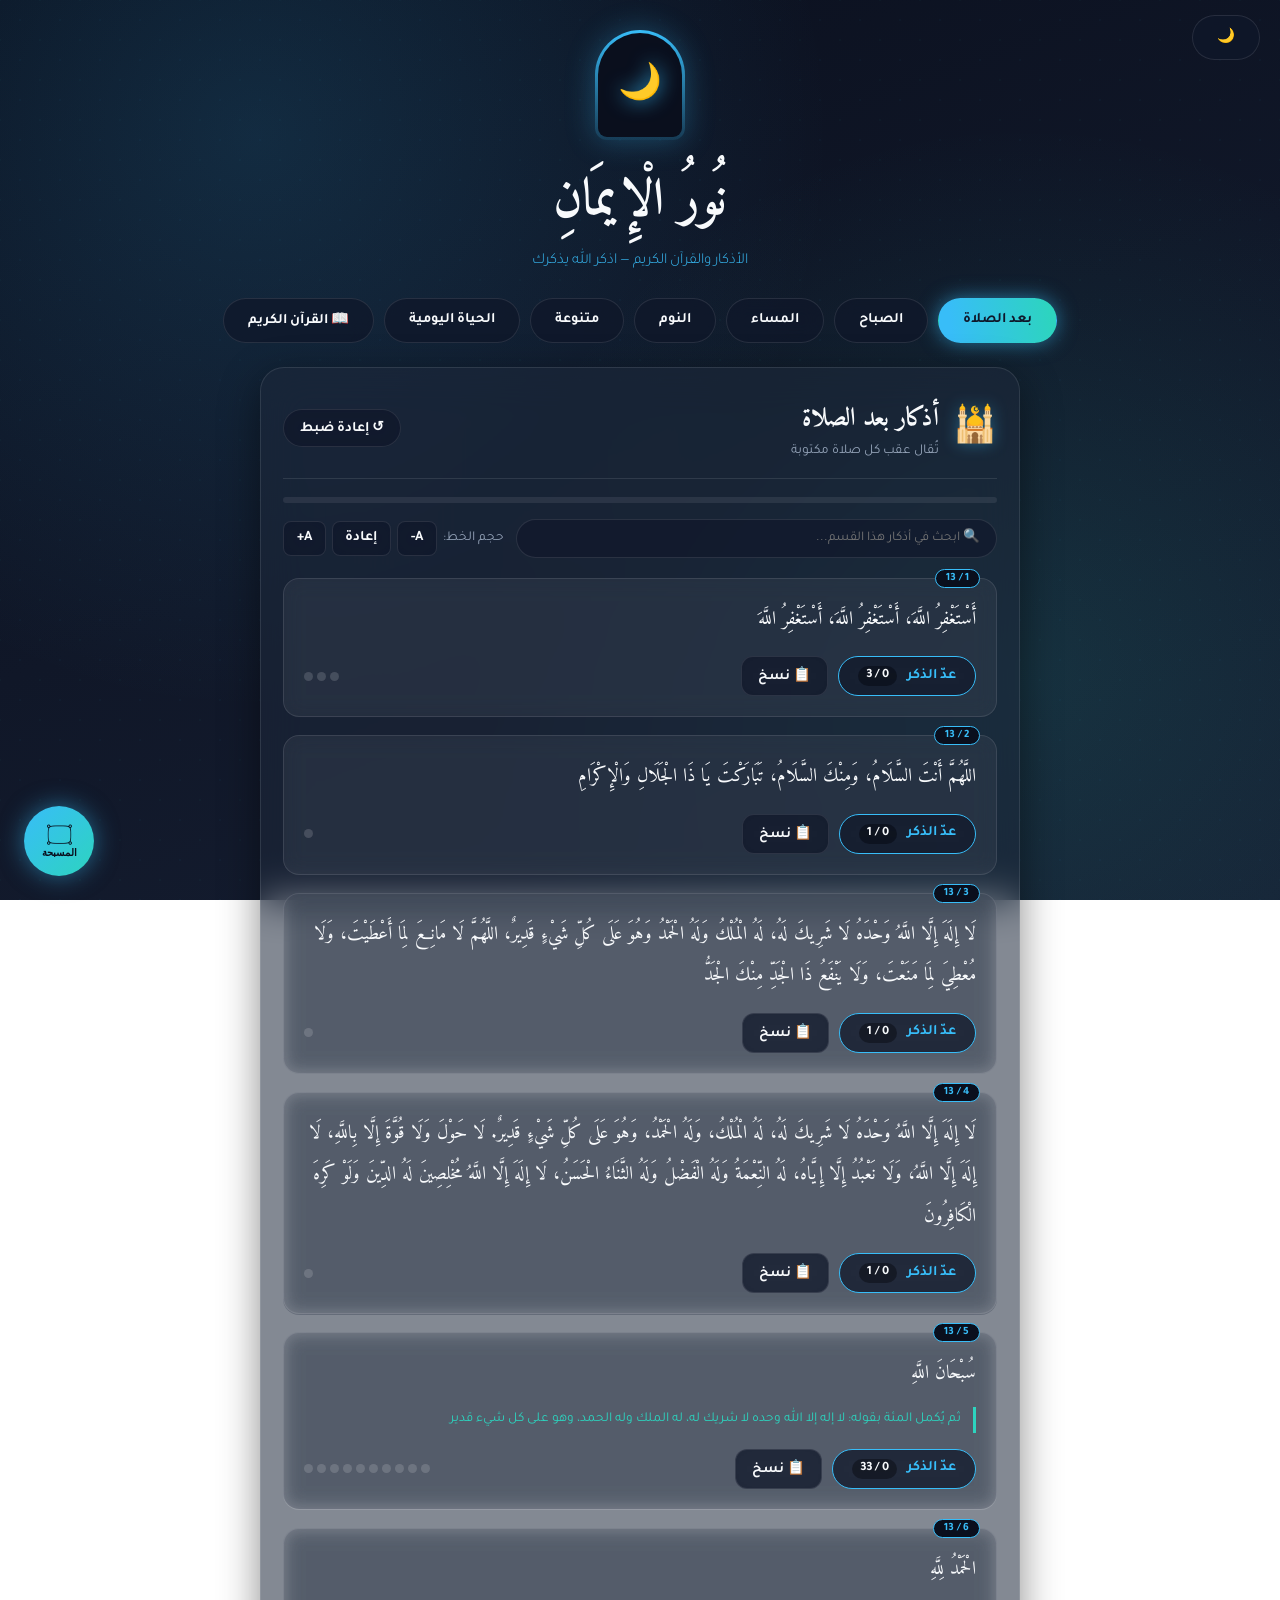
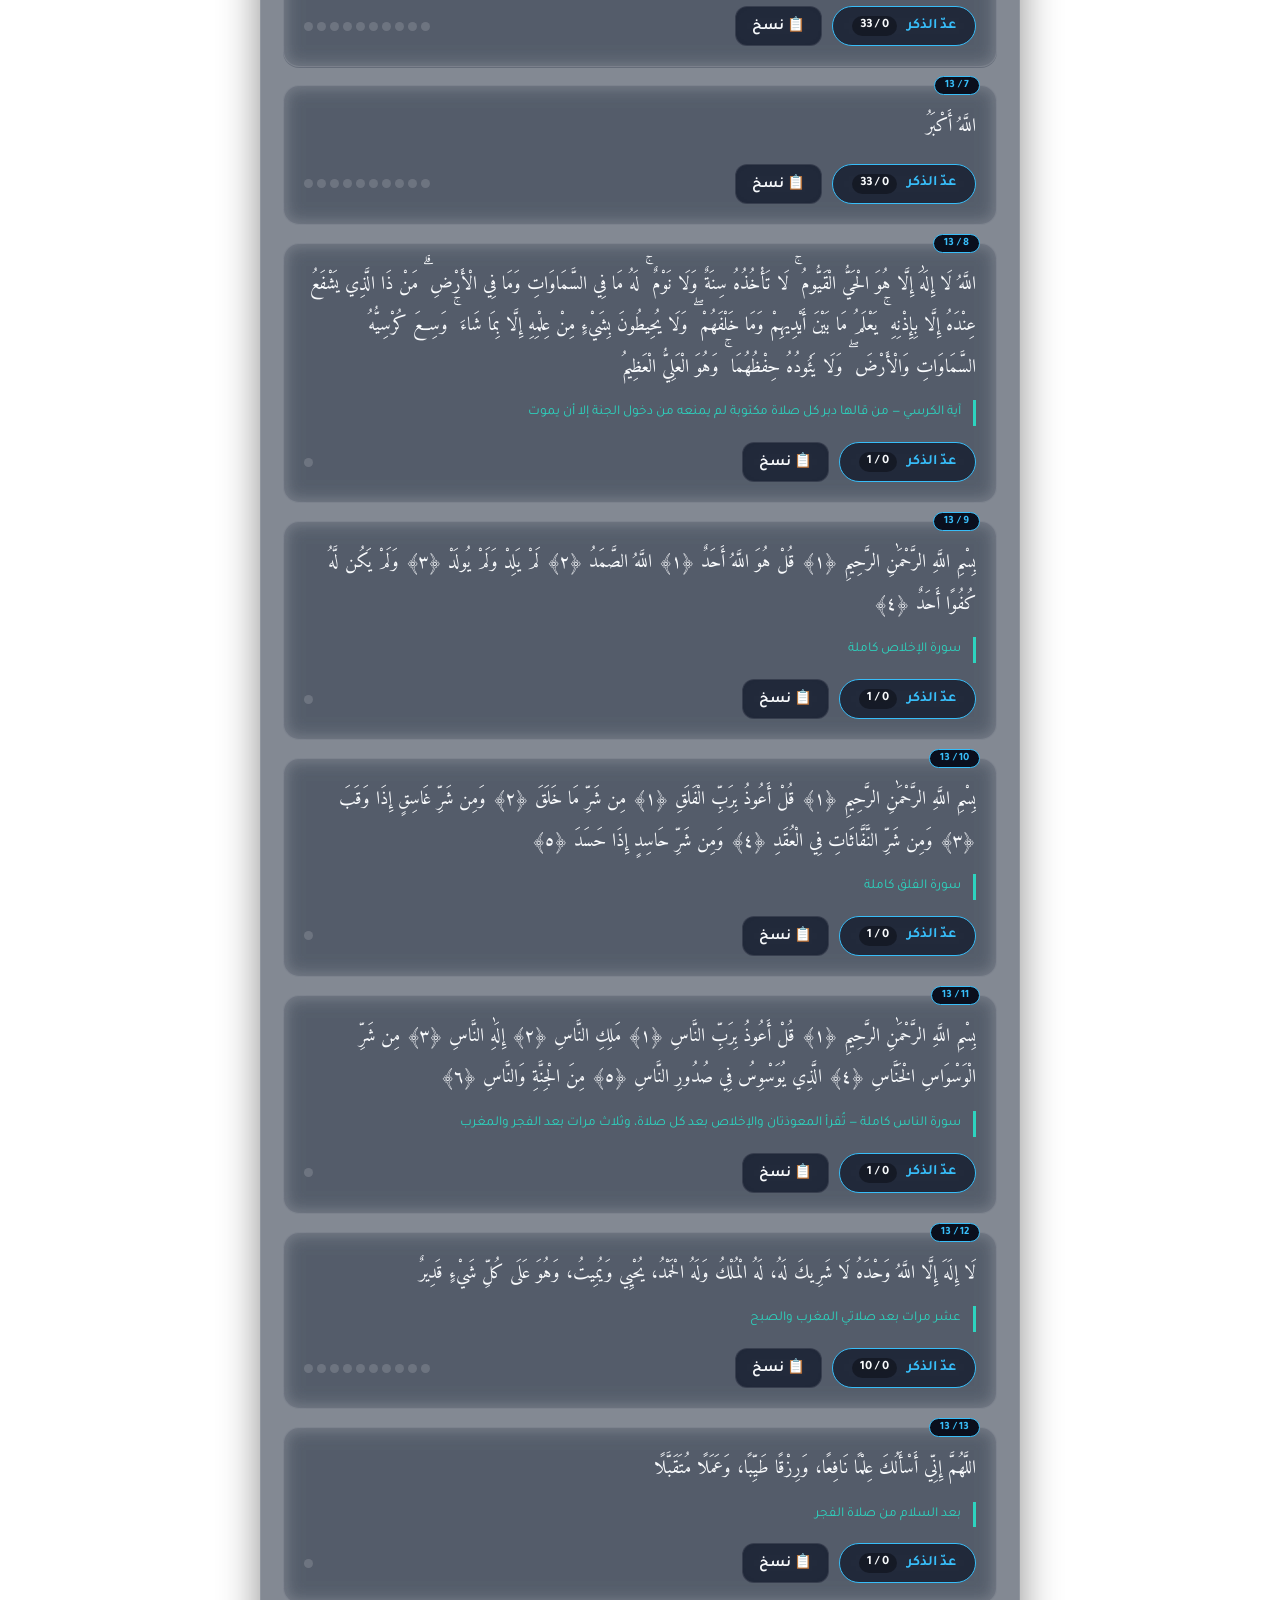
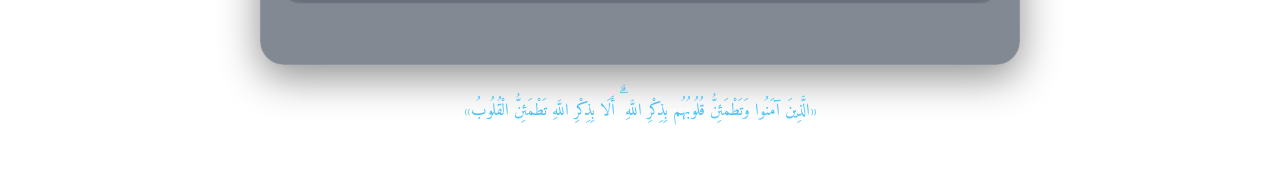
==== index.html @ 776cb2cd "Add files via upload" ====
<!DOCTYPE html>
<html lang="ar" dir="rtl">
<head>
<meta charset="UTF-8">
<meta name="viewport" content="width=device-width, initial-scale=1.0">
<title>حصن المسلم والقرآن الكريم — نُورُ الْإِيمَانِ</title>
<link rel="preconnect" href="https://fonts.googleapis.com">
<link href="https://fonts.googleapis.com/css2?family=Amiri:wght@400;700&family=Tajawal:wght@300;400;500;700;900&display=swap" rel="stylesheet">
<link rel="stylesheet" href="style.css">
</head>
<body>

<!-- خلفية زخرفية -->
<div class="pattern-overlay"></div>

<header class="site-header">
  <div class="top-bar-tools">
    <button id="themeToggleBtn" class="theme-btn" title="تبديل الثيم">🌙</button>
  </div>
  <div class="arch">
    <div class="arch-inner">
      <span class="crescent">🌙</span>
    </div>
  </div>
  <h1 class="site-title">نُورُ الْإِيمَانِ</h1>
  <p class="site-sub">الأذكار والقرآن الكريم — اذكر الله يذكرك</p>
</header>

<nav class="tabs" id="tabs">
  <button class="tab-btn active" data-cat="afterPrayer"><span class="btn-content">بعد الصلاة</span></button>
  <button class="tab-btn" data-cat="morning"><span class="btn-content">الصباح</span></button>
  <button class="tab-btn" data-cat="evening"><span class="btn-content">المساء</span></button>
  <button class="tab-btn" data-cat="sleep"><span class="btn-content">النوم</span></button>
  <button class="tab-btn" data-cat="misc"><span class="btn-content">متنوعة</span></button>
  <button class="tab-btn" data-cat="daily"><span class="btn-content">الحياة اليومية</span></button>
  <button class="tab-btn" data-cat="quran"><span class="btn-content">📖 القرآن الكريم</span></button>
</nav>

<main id="app">
  <!-- قسم الأذكار -->
  <div id="azkarContainer">
    <section class="cat-header" id="catHeader">
      <span class="cat-icon" id="catIcon">🕌</span>
      <div>
        <h2 id="catTitle">أذكار بعد الصلاة</h2>
        <p id="catDesc" class="cat-desc"></p>
      </div>
      <button class="reset-cat-btn" id="resetCatBtn" title="إعادة ضبط عدّادات هذا القسم"><span class="btn-content">↺ إعادة ضبط</span></button>
    </section>

    <div class="progress-track">
      <div class="progress-fill" id="progressFill"></div>
    </div>

    <!-- أدوات التحكم والبحث -->
    <div class="azkar-tools">
      <div class="search-box">
        <input type="text" id="azkarSearch" class="search-input" placeholder="🔍 ابحث في أذكار هذا القسم..." />
      </div>
      <div class="font-controls">
        <span>حجم الخط:</span>
        <button id="decFontBtn" class="font-btn" title="تصغير الخط"><span class="btn-content">A-</span></button>
        <button id="resetFontBtn" class="font-btn" title="إعادة ضبط الخط"><span class="btn-content">إعادة</span></button>
        <button id="incFontBtn" class="font-btn" title="تكبير الخط"><span class="btn-content">A+</span></button>
      </div>
    </div>

    <ul class="azkar-list" id="azkarList"></ul>
  </div>

  <!-- قسم القرآن الكريم -->
  <div id="quranContainer" style="display: none;">
    <section class="cat-header">
      <span class="cat-icon">📖</span>
      <div>
        <h2>القرآن الكريم</h2>
        <p class="cat-desc">قراءة وتلاوة صوتية عبر القراء </p>
      </div>
    </section>

    <!-- مشغل الصوت وقائمة القراء -->
    <div class="audio-player-container">
      <select id="reciterSelect" class="quran-select">
        <option value="">جاري تحميل القراء...</option>
      </select>
      <audio id="quranAudio" controls class="quran-audio-element"></audio>
    </div>

    <!-- شريط بحث عن سورة -->
    <input type="text" id="quranSearch" class="quran-search-input" placeholder="ابحث عن اسم السورة..." />
    
    <!-- قائمة السور (الفهرس) -->
    <div id="surahList" class="surah-grid"></div>

    <!-- عرض السورة المختارة -->
    <div id="surahView" class="surah-view" style="display: none;">
      <button id="backToSurahList" class="back-btn"><span class="btn-content">← العودة للفهرس</span></button>
      <div class="surah-title-box">
        <h2 id="surahTitle" class="surah-title"></h2>
        <button id="playSurahBtn" class="play-surah-btn"><span class="btn-content">▶ تشغيل الصوت</span></button>
      </div>
      <div id="surahContent" class="surah-content"></div>
    </div>
  </div>
</main>

<!-- زر المسبحة العائم -->
<button id="openTasbih" class="tasbih-fab" aria-label="افتح المسبحة الإلكترونية">
  <span class="fab-beads">۝</span>
  <span class="fab-label">المسبحة</span>
</button>

<!-- درج المسبحة الجانبي -->
<div class="tasbih-drawer" id="tasbihOverlay">
  <button class="close-modal" id="closeTasbih" aria-label="إغلاق">✕</button>

  <div class="drawer-top">
    <h3>المسبحة الإلكترونية</h3>
    <div class="dhikr-select" id="dhikrSelect">
      <button class="dhikr-chip active" data-text="سُبْحَانَ اللَّهِ"><span class="btn-content">سبحان الله</span></button>
      <button class="dhikr-chip" data-text="الْحَمْدُ لِلَّهِ"><span class="btn-content">الحمد لله</span></button>
      <button class="dhikr-chip" data-text="اللَّهُ أَكْبَرُ"><span class="btn-content">الله أكبر</span></button>
      <button class="dhikr-chip" data-text="لَا إِلَهَ إِلَّا اللَّهُ"><span class="btn-content">لا إله إلا الله</span></button>
      <button class="dhikr-chip" data-text="أَسْتَغْفِرُ اللَّهَ"><span class="btn-content">أستغفر الله</span></button>
    </div>
    <p class="current-dhikr" id="currentDhikrText">سُبْحَانَ اللَّهِ</p>

    <div class="counter-ring">
      <svg viewBox="0 0 120 120" class="ring-svg">
        <circle cx="60" cy="60" r="52" class="ring-bg"/>
        <circle cx="60" cy="60" r="52" class="ring-fg" id="ringFg"/>
      </svg>
      <div class="counter-number" id="counterNumber">0</div>
    </div>
    <p class="counter-round" id="counterRound">الدورة: 1</p>
    <div class="counter-actions">
      <button id="counterMinus" title="إنقاص"><span class="btn-content">−</span></button>
      <button id="counterReset" title="إعادة ضبط"><span class="btn-content">↺</span></button>
    </div>
  </div>

  <div class="beads-track" id="beadsTrack">
    <div class="beads-string"></div>
    <div class="bead drag-bead" id="dragBead"></div>
    <div class="bead-tassel"></div>
  </div>

  <p class="drag-hint">اسحب الخرزة لأسفل الشاشة أو اضغط عليها للعدّ</p>
</div>

<footer class="site-footer">
  <p>«الَّذِينَ آمَنُوا وَتَطْمَئِنُّ قُلُوبُهُم بِذِكْرِ اللَّهِ ۗ أَلَا بِذِكْرِ اللَّهِ تَطْمَئِنُّ الْقُلُوبُ»</p>
</footer>

<script src="script.js"></script>
</body>
</html>
---- style.css ----
/* ============ Design Tokens (Glassmorphism Theme) ============ */
:root {
  --bg-dark-1: #0A0F1D;
  --bg-dark-2: #161F33;
  --glass-bg: rgba(30, 41, 59, 0.55);
  --glass-card: rgba(255, 255, 255, 0.05);
  --glass-card-hover: rgba(255, 255, 255, 0.09);
  --glass-card-done: rgba(47, 168, 201, 0.12);
  --glass-border: rgba(255, 255, 255, 0.1);
  --glass-border-bright: rgba(56, 189, 248, 0.3);
  
  --neon-blue: #38BDF8;
  --neon-cyan: #2DD4BF;
  --text-main: #F8FAFC;
  --text-muted: #94A3B8;
  
  --shadow-glass: 0 12px 40px 0 rgba(0, 0, 0, 0.45);
  --radius-lg: 24px;
  --radius-md: 16px;
  --font-display: 'Amiri', serif;
  --font-body: 'Tajawal', sans-serif;

  --btn-bg: rgba(15, 23, 42, 0.8);
  --btn-text: #38BDF8;
}

* { box-sizing: border-box; margin: 0; padding: 0; }

body, #app, .zikr-card, .tasbih-drawer, .quran-drawer, .dhikr-chip, .counter-actions button {
  transition: background 0.35s ease, color 0.35s ease, border-color 0.35s ease, box-shadow 0.35s ease;
}

html { scroll-behavior: smooth; }

body {
  font-family: var(--font-body);
  background: 
    radial-gradient(circle at 20% 15%, rgba(56, 189, 248, 0.15), transparent 45%),
    radial-gradient(circle at 80% 75%, rgba(45, 212, 191, 0.12), transparent 45%),
    linear-gradient(160deg, var(--bg-dark-1) 0%, var(--bg-dark-2) 100%);
  color: var(--text-main);
  min-height: 100vh;
  overflow-x: hidden;
  background-attachment: fixed;
}

.pattern-overlay {
  position: fixed; inset: 0; z-index: 0; pointer-events: none; opacity: 0.03;
  background-image: radial-gradient(var(--neon-blue) 1px, transparent 1px), radial-gradient(var(--neon-cyan) 1px, transparent 1px);
  background-size: 40px 40px; background-position: 0 0, 20px 20px;
}

/* ============ Header ============ */
.site-header { position: relative; z-index: 1; text-align: center; padding: 30px 20px 28px; }

.top-bar-tools { 
  position: absolute; 
  top: 15px; 
  left: 20px; 
  right: 20px;
  z-index: 10; 
  display: flex; 
  justify-content: space-between;
  align-items: center;
  gap: 8px; 
}

.arch {
  width: 90px; height: 110px; margin: 0 auto 16px;
  background: linear-gradient(180deg, var(--neon-blue), rgba(56, 189, 248, 0.2));
  border-radius: 45px 45px 12px 12px; display: flex; align-items: flex-start; justify-content: center; padding: 3px;
  box-shadow: 0 0 30px rgba(56, 189, 248, 0.3);
}
.arch-inner { width: 100%; height: 100%; background: var(--bg-dark-1); border-radius: 42px 42px 9px 9px; display: flex; align-items: center; justify-content: center; }
.crescent { font-size: 2.2rem; color: var(--neon-blue); text-shadow: 0 0 20px rgba(56, 189, 248, 0.8); }
.site-title { font-family: var(--font-display); font-weight: 700; font-size: clamp(2.2rem, 5vw, 3.2rem); color: var(--text-main); }
.site-sub { margin-top: 6px; font-size: 0.95rem; color: var(--neon-blue); font-weight: 300; }

/* ============ Uiverse Style Custom Buttons ============ */
.tab-btn,
.count-btn,
.reset-cat-btn,
.play-surah-btn,
.back-btn,
.font-btn,
.copy-btn,
.theme-btn,
.developer-btn,
.social-btn,
.dhikr-chip,
.counter-actions button {
  position: relative;
  overflow: hidden;
  height: 2.8rem;
  padding: 0 1.5rem;
  border-radius: 999px;
  background: rgba(15, 23, 42, 0.75);
  border: 1px solid var(--glass-border);
  color: var(--text-main);
  font-family: var(--font-body);
  font-weight: 600;
  font-size: 0.9rem;
  cursor: pointer;
  display: inline-flex;
  align-items: center;
  justify-content: center;
  gap: 8px;
  text-decoration: none;
  transition: color 0.3s ease, border-color 0.3s ease, box-shadow 0.3s ease, transform 0.2s ease;
  backdrop-filter: blur(10px);
  -webkit-backdrop-filter: blur(10px);
  z-index: 1;
}

.btn-content {
  position: relative;
  z-index: 2;
  display: inline-flex;
  align-items: center;
  gap: 6px;
}

.tab-btn::before,
.count-btn::before,
.reset-cat-btn::before,
.play-surah-btn::before,
.back-btn::before,
.font-btn::before,
.copy-btn::before,
.theme-btn::before,
.developer-btn::before,
.social-btn::before,
.dhikr-chip::before,
.counter-actions button::before {
  content: "";
  position: absolute;
  top: 0;
  left: 0;
  transform: scaleX(0);
  transform-origin: 0 50%;
  width: 100%;
  height: 100%;
  border-radius: inherit;
  background: linear-gradient(
    82.3deg,
    rgba(56, 189, 248, 0.95) 10.8%,
    rgba(45, 212, 191, 0.95) 94.3%
  );
  transition: transform 0.475s cubic-bezier(0.25, 1, 0.5, 1);
  z-index: 1;
}

.tab-btn:hover::before,
.count-btn:hover::before,
.reset-cat-btn:hover::before,
.play-surah-btn:hover::before,
.back-btn:hover::before,
.font-btn:hover::before,
.copy-btn:hover::before,
.theme-btn:hover::before,
.developer-btn:hover::before,
.social-btn:hover::before,
.dhikr-chip:hover::before,
.counter-actions button:hover::before {
  transform: scaleX(1);
}

.tab-btn:hover,
.count-btn:hover,
.reset-cat-btn:hover,
.play-surah-btn:hover,
.back-btn:hover,
.font-btn:hover,
.copy-btn:hover,
.theme-btn:hover,
.developer-btn:hover,
.social-btn:hover,
.dhikr-chip:hover,
.counter-actions button:hover {
  color: #0F172A;
  border-color: transparent;
  box-shadow: 0 0 18px rgba(56, 189, 248, 0.45);
}

.tab-btn.active,
.dhikr-chip.active {
  background: linear-gradient(
    82.3deg,
    rgba(56, 189, 248, 1) 10.8%,
    rgba(45, 212, 191, 1) 94.3%
  );
  color: #0F172A;
  border-color: transparent;
  font-weight: 700;
  box-shadow: 0 0 20px rgba(56, 189, 248, 0.55);
}

.tab-btn.active::before,
.dhikr-chip.active::before {
  transform: scaleX(1);
}

/* ============ Tabs ============ */
.tabs { position: relative; z-index: 1; display: flex; justify-content: center; flex-wrap: wrap; gap: 10px; padding: 0 16px 24px; }

/* ============ Main Container ============ */
#app {
  position: relative; z-index: 1; max-width: 760px; margin: 0 auto; background: var(--glass-bg); backdrop-filter: blur(20px); -webkit-backdrop-filter: blur(20px);
  border: 1px solid var(--glass-border); border-radius: var(--radius-lg); padding: 28px 22px 60px; min-height: 60vh; box-shadow: var(--shadow-glass);
}
.cat-header { display: flex; align-items: center; gap: 14px; border-bottom: 1px solid var(--glass-border); padding-bottom: 18px; margin-bottom: 18px; }
.cat-icon { font-size: 2.2rem; filter: drop-shadow(0 0 8px rgba(56, 189, 248, 0.4)); }
.cat-header h2 { font-family: var(--font-display); font-size: 1.6rem; color: var(--text-main); }
.cat-desc { font-size: 0.85rem; color: var(--text-muted); margin-top: 2px; }
.reset-cat-btn { margin-inline-start: auto; height: 2.4rem; padding: 0 1rem; }

.progress-track { height: 6px; border-radius: 999px; background: rgba(255, 255, 255, 0.08); overflow: hidden; margin-bottom: 16px; }
.progress-fill { height: 100%; width: 0%; background: linear-gradient(90deg, var(--neon-blue), var(--neon-cyan)); box-shadow: 0 0 12px var(--neon-blue); transition: width 0.4s ease; }

.azkar-tools { display: flex; flex-wrap: wrap; align-items: center; justify-content: space-between; gap: 12px; margin-bottom: 20px; }
.search-box { flex: 1; min-width: 200px; }
.search-input { width: 100%; padding: 10px 16px; border-radius: 999px; border: 1px solid var(--glass-border); background: rgba(15, 23, 42, 0.6); color: var(--text-main); font-family: var(--font-body); outline: none; transition: all 0.3s ease; }
.search-input:focus { border-color: var(--neon-blue); box-shadow: 0 0 12px rgba(56, 189, 248, 0.3); }

.font-controls { display: flex; align-items: center; justify-content: flex-end; gap: 6px; font-size: 0.85rem; color: var(--text-muted); }
.font-btn { height: 2.2rem; padding: 0 0.8rem; border-radius: 8px; }

/* ============ Azkar List ============ */
.azkar-list { list-style: none; display: flex; flex-direction: column; gap: 18px; }
.zikr-card { background: var(--glass-card); border: 1px solid var(--glass-border); border-radius: var(--radius-md); padding: 20px; position: relative; backdrop-filter: blur(10px); transition: all 0.25s ease; }
.zikr-card:hover { background: var(--glass-card-hover); border-color: var(--glass-border-bright); }
.zikr-card.done { border-color: var(--neon-cyan); background: var(--glass-card-done); }
.zikr-index { position: absolute; top: -10px; right: 16px; background: var(--bg-dark-1); border: 1px solid var(--neon-blue); color: var(--neon-blue); font-size: 0.7rem; font-weight: 700; padding: 2px 10px; border-radius: 999px; }
.zikr-text { font-family: var(--font-display); font-size: 1.25rem; line-height: 2.2; color: var(--text-main); }
.zikr-fadl { margin-top: 12px; font-size: 0.85rem; color: var(--neon-cyan); border-right: 3px solid var(--neon-cyan); padding-right: 12px; line-height: 1.9; }

.zikr-footer { display: flex; align-items: center; justify-content: space-between; margin-top: 16px; gap: 12px; flex-wrap: wrap; }
.zikr-actions { display: flex; align-items: center; gap: 10px; }
.count-btn { height: 2.5rem; padding: 0 1.2rem; color: var(--neon-blue); border-color: var(--neon-blue); }
.count-badge { background: rgba(0, 0, 0, 0.35); border-radius: 999px; padding: 2px 8px; font-size: 0.8rem; margin-inline-start: 4px; color: var(--text-main); }
.zikr-card.done .count-btn { background: var(--neon-cyan); color: #0F172A; border-color: var(--neon-cyan); }

.copy-btn { height: 2.5rem; padding: 0 1rem; border-radius: 12px; }

.mini-beads { display: flex; gap: 4px; margin-inline-start: auto; }
.mini-bead { width: 9px; height: 9px; border-radius: 50%; background: rgba(255, 255, 255, 0.15); transition: all 0.25s ease; }
.mini-bead.on { background: var(--neon-blue); box-shadow: 0 0 8px var(--neon-blue); transform: scale(1.2); }

/* ============ Floating Quran Button & Drawer ============ */
.quran-fab {
  position: fixed;
  bottom: 24px;
  right: 24px;
  z-index: 20;
  display: flex;
  flex-direction: column;
  align-items: center;
  justify-content: center;
  background: linear-gradient(144deg, #AF40FF, #5B42F3 50%, #00DDEB);
  color: #ffffff;
  border: none;
  width: 70px;
  height: 70px;
  border-radius: 50%;
  box-shadow: rgba(151, 65, 252, 0.4) 0 10px 25px;
  cursor: pointer;
  transition: transform 0.3s ease, box-shadow 0.3s ease;
}

.quran-fab:hover {
  transform: scale(1.08);
  box-shadow: rgba(151, 65, 252, 0.6) 0 15px 30px;
}

.fab-icon { font-size: 1.4rem; line-height: 1; }

.quran-drawer {
  position: fixed;
  inset: 0;
  z-index: 50;
  background: rgba(10, 15, 29, 0.92);
  backdrop-filter: blur(25px);
  -webkit-backdrop-filter: blur(25px);
  display: flex;
  flex-direction: column;
  transform: translateY(100%);
  transition: transform 0.38s cubic-bezier(0.34, 1, 0.64, 1);
  padding: 24px 20px;
  overflow-y: auto;
}

.quran-drawer.open {
  transform: translateY(0);
}

/* ============ قسم القرآن ومشغل الصوت ============ */
.audio-player-container { display: flex; flex-direction: column; gap: 10px; margin-bottom: 20px; background: rgba(15, 23, 42, 0.6); border: 1px solid var(--glass-border); padding: 14px; border-radius: var(--radius-md); }
.quran-select { width: 100%; padding: 10px 14px; border-radius: 10px; border: 1px solid var(--glass-border); background: var(--bg-dark-1); color: var(--text-main); font-family: var(--font-body); outline: none; }
.quran-audio-element { width: 100%; height: 40px; border-radius: 8px; }

.quran-search-input { width: 100%; padding: 12px 18px; border-radius: var(--radius-md); border: 1px solid var(--glass-border); background: rgba(15, 23, 42, 0.6); color: var(--text-main); font-family: var(--font-body); font-size: 0.95rem; margin-bottom: 20px; outline: none; }
.quran-search-input:focus { border-color: #5B42F3; box-shadow: 0 0 10px rgba(175, 64, 255, 0.4); }

/* ============ Uiverse Surah Cards Style ============ */
.surah-grid {
  display: grid;
  grid-template-columns: repeat(auto-fill, minmax(180px, 1fr));
  gap: 18px;
  justify-items: center;
  padding: 10px 0;
}

.surah-card.card {
  width: 100%;
  max-width: 200px;
  height: 220px;
  border-radius: 20px;
  padding: 4px;
  box-shadow: rgba(151, 65, 252, 0.25) 0 15px 30px -5px;
  background-image: linear-gradient(144deg, #AF40FF, #5B42F3 50%, #00DDEB);
  cursor: pointer;
  transition: transform 0.3s ease, box-shadow 0.3s ease;
}

.surah-card.card:hover {
  transform: translateY(-5px);
  box-shadow: rgba(151, 65, 252, 0.5) 0 20px 35px -5px;
}

.card__content {
  background: rgb(5, 6, 45);
  border-radius: 17px;
  width: 100%;
  height: 100%;
  display: flex;
  flex-direction: column;
  align-items: center;
  justify-content: center;
  padding: 16px 12px;
  text-align: center;
}

.surah-num {
  font-size: 0.8rem;
  color: #00DDEB;
  font-weight: bold;
}

.surah-name {
  font-family: var(--font-display);
  font-size: 1.45rem;
  color: #FFFFFF;
  margin: 10px 0;
  text-shadow: 0 0 10px rgba(175, 64, 255, 0.5);
}

.surah-info {
  font-size: 0.8rem;
  color: #94A3B8;
  display: block;
}

.surah-title-box { display: flex; align-items: center; justify-content: space-between; border-bottom: 1px solid var(--glass-border); padding-bottom: 12px; margin-bottom: 15px; }
.surah-title { font-family: var(--font-display); font-size: 1.8rem; color: #00DDEB; }

.surah-content { font-family: var(--font-display); font-size: 1.45rem; line-height: 2.6; text-align: justify; color: var(--text-main); background: rgba(15, 23, 42, 0.4); padding: 20px; border-radius: var(--radius-md); border: 1px solid var(--glass-border); }

/* ============ Floating Tasbih Button & Drawer ============ */
.tasbih-fab { position: fixed; bottom: 24px; left: 24px; z-index: 20; display: flex; flex-direction: column; align-items: center; justify-content: center; background: linear-gradient(135deg, var(--neon-blue), var(--neon-cyan)); color: var(--bg-dark-1); border: none; width: 70px; height: 70px; border-radius: 50%; box-shadow: 0 0 25px rgba(56, 189, 248, 0.5); cursor: pointer; transition: transform 0.3s ease; }
.tasbih-fab:hover { transform: scale(1.08); }
.fab-beads { font-size: 1.4rem; line-height: 1; }
.fab-label { font-size: 0.65rem; font-weight: 700; }

.tasbih-drawer { position: fixed; inset: 0; z-index: 50; background: rgba(10, 15, 29, 0.88); backdrop-filter: blur(25px); -webkit-backdrop-filter: blur(25px); display: flex; flex-direction: column; transform: translateX(105%); transition: transform 0.38s cubic-bezier(0.34, 1, 0.64, 1); padding: 20px; }
[dir="rtl"] .tasbih-drawer { transform: translateX(105%); }
.tasbih-drawer.open { transform: translateX(0); }
.close-modal { position: absolute; top: 16px; left: 16px; z-index: 2; width: 38px; height: 38px; border-radius: 50%; border: 1px solid var(--glass-border); background: rgba(255, 255, 255, 0.08); color: var(--text-main); cursor: pointer; font-size: 1.1rem; }

.drawer-top { text-align: center; flex-shrink: 0; padding-top: 6px; }
.drawer-top h3 { font-family: var(--font-display); color: var(--text-main); font-size: 1.4rem; margin-bottom: 12px; }
.dhikr-select { display: flex; flex-wrap: wrap; gap: 8px; justify-content: center; margin-bottom: 12px; }
.dhikr-chip { height: 2.2rem; padding: 0 1rem; font-size: 0.8rem; }

.current-dhikr { font-family: var(--font-display); font-size: 1.25rem; color: var(--text-main); margin-bottom: 12px; }
.counter-ring { position: relative; width: 100px; height: 100px; margin: 0 auto; }
.ring-svg { width: 100%; height: 100%; transform: rotate(-90deg); }
.ring-bg { fill: none; stroke: rgba(255, 255, 255, 0.1); stroke-width: 9; }
.ring-fg { fill: none; stroke: var(--neon-blue); stroke-width: 9; stroke-linecap: round; stroke-dasharray: 326.7; stroke-dashoffset: 326.7; transition: stroke-dashoffset 0.3s ease; }
.counter-number { position: absolute; inset: 0; display: flex; align-items: center; justify-content: center; font-family: var(--font-display); font-size: 2.2rem; font-weight: 700; color: var(--neon-blue); }
.counter-round { font-size: 0.75rem; color: var(--neon-cyan); font-weight: 700; margin-top: 6px; }

.counter-actions { display: flex; gap: 10px; justify-content: center; margin-top: 10px; }
.counter-actions button { width: 40px; height: 40px; padding: 0; border-radius: 50%; font-size: 1.1rem; }

.beads-track { position: relative; flex: 1; min-height: 0; margin: 16px auto 0; width: min(85px, 20vw); background: rgba(15, 23, 42, 0.8); border: 1px solid var(--glass-border); border-radius: 40px; overflow: hidden; touch-action: none; }
.beads-string { position: absolute; left: 50%; top: 0; bottom: 0; width: 3px; transform: translateX(-50%); background: repeating-linear-gradient(180deg, var(--neon-blue) 0 8px, transparent 8px 16px); opacity: 0.4; }
.bead-tassel { position: absolute; bottom: 14px; left: 50%; transform: translateX(-50%); width: 18px; height: 18px; border-radius: 50%; background: var(--neon-cyan); box-shadow: 0 0 12px var(--neon-cyan); }
.drag-bead { position: absolute; left: 50%; top: 16px; transform: translateX(-50%); width: 52px; height: 52px; border-radius: 50%; background: radial-gradient(circle at 30% 30%, #7DD3FC, var(--neon-blue) 60%, #0284C7 100%); box-shadow: 0 0 20px rgba(56, 189, 248, 0.6); cursor: grab; transition: top 0.35s cubic-bezier(0.34, 1.56, 0.64, 1); }
.drag-bead:active { cursor: grabbing; transition: none; }
.drag-bead.snap-back { transition: top 0.35s cubic-bezier(0.34, 1.56, 0.64, 1); }
.drag-hint { text-align: center; font-size: 0.72rem; color: var(--text-muted); margin-top: 14px; flex-shrink: 0; }

/* ============ Developer Modal ============ */
.modal-overlay {
  position: fixed;
  inset: 0;
  z-index: 100;
  background: rgba(10, 15, 29, 0.82);
  backdrop-filter: blur(20px);
  -webkit-backdrop-filter: blur(20px);
  display: flex;
  align-items: center;
  justify-content: center;
  padding: 20px;
  opacity: 0;
  pointer-events: none;
  transition: opacity 0.35s ease;
}

.modal-overlay.open {
  opacity: 1;
  pointer-events: auto;
}

.dev-modal {
  position: relative;
  background: var(--glass-bg);
  border: 1px solid var(--glass-border);
  border-radius: var(--radius-lg);
  padding: 32px 24px;
  max-width: 460px;
  width: 100%;
  text-align: center;
  box-shadow: var(--shadow-glass);
  transform: scale(0.9);
  transition: transform 0.35s cubic-bezier(0.34, 1.56, 0.64, 1);
}

.modal-overlay.open .dev-modal {
  transform: scale(1);
}

.dev-avatar {
  font-size: 3rem;
  margin-bottom: 8px;
}

.dev-name {
  font-family: var(--font-display);
  font-size: 1.6rem;
  color: var(--neon-blue);
  margin-bottom: 12px;
}

.dev-bio {
  font-size: 0.95rem;
  line-height: 1.9;
  color: var(--text-main);
  margin-bottom: 16px;
}

.dev-quran-verse {
  font-family: var(--font-display);
  font-size: 1.05rem;
  line-height: 2;
  color: var(--neon-cyan);
  background: rgba(45, 212, 191, 0.08);
  border-radius: var(--radius-md);
  padding: 14px;
  margin-bottom: 20px;
  border: 1px solid rgba(45, 212, 191, 0.2);
}

.dev-quran-verse span {
  display: block;
  font-size: 0.85rem;
  margin-top: 4px;
  opacity: 0.85;
}

.dev-social-links {
  display: flex;
  flex-direction: column;
  gap: 10px;
}

.social-btn {
  width: 100%;
  height: 2.8rem;
}

.site-footer { position: relative; z-index: 1; text-align: center; padding: 30px 20px 40px; color: var(--neon-blue); font-family: var(--font-display); font-size: 1.05rem; max-width: 620px; margin: 0 auto; line-height: 2; opacity: 0.9; }

/* ============ Light Theme Overrides ============ */
body.light-theme {
  --bg-dark-1: #F1F5F9;
  --bg-dark-2: #E2E8F0;
  --glass-bg: rgba(255, 255, 255, 0.75);
  --glass-card: rgba(255, 255, 255, 0.85);
  --glass-card-hover: rgba(255, 255, 255, 1);
  --glass-card-done: rgba(45, 212, 191, 0.18);
  --glass-border: rgba(0, 0, 0, 0.1);
  --text-main: #0F172A;
  --text-muted: #475569;
  --neon-blue: #0284C7;
  --neon-cyan: #0D9488;
}

body.light-theme .tab-btn,
body.light-theme .count-btn,
body.light-theme .reset-cat-btn,
body.light-theme .play-surah-btn,
body.light-theme .back-btn,
body.light-theme .font-btn,
body.light-theme .copy-btn,
body.light-theme .theme-btn,
body.light-theme .developer-btn,
body.light-theme .social-btn,
body.light-theme .dhikr-chip {
  background: #FFFFFF;
  color: #0F172A;
  border-color: rgba(0, 0, 0, 0.12);
}

body.light-theme .search-input,
body.light-theme .quran-select,
body.light-theme .quran-search-input {
  background: #FFFFFF;
  color: #0F172A;
  border-color: rgba(0, 0, 0, 0.12);
}

@media (max-width: 480px) {
  .beads-track { width: min(70px, 20vw); }
  .drag-bead { width: 44px; height: 44px; }
  .azkar-tools { flex-direction: column; align-items: stretch; }
  .font-controls { justify-content: center; }
  .surah-card.card { max-width: 100%; height: 200px; }
}
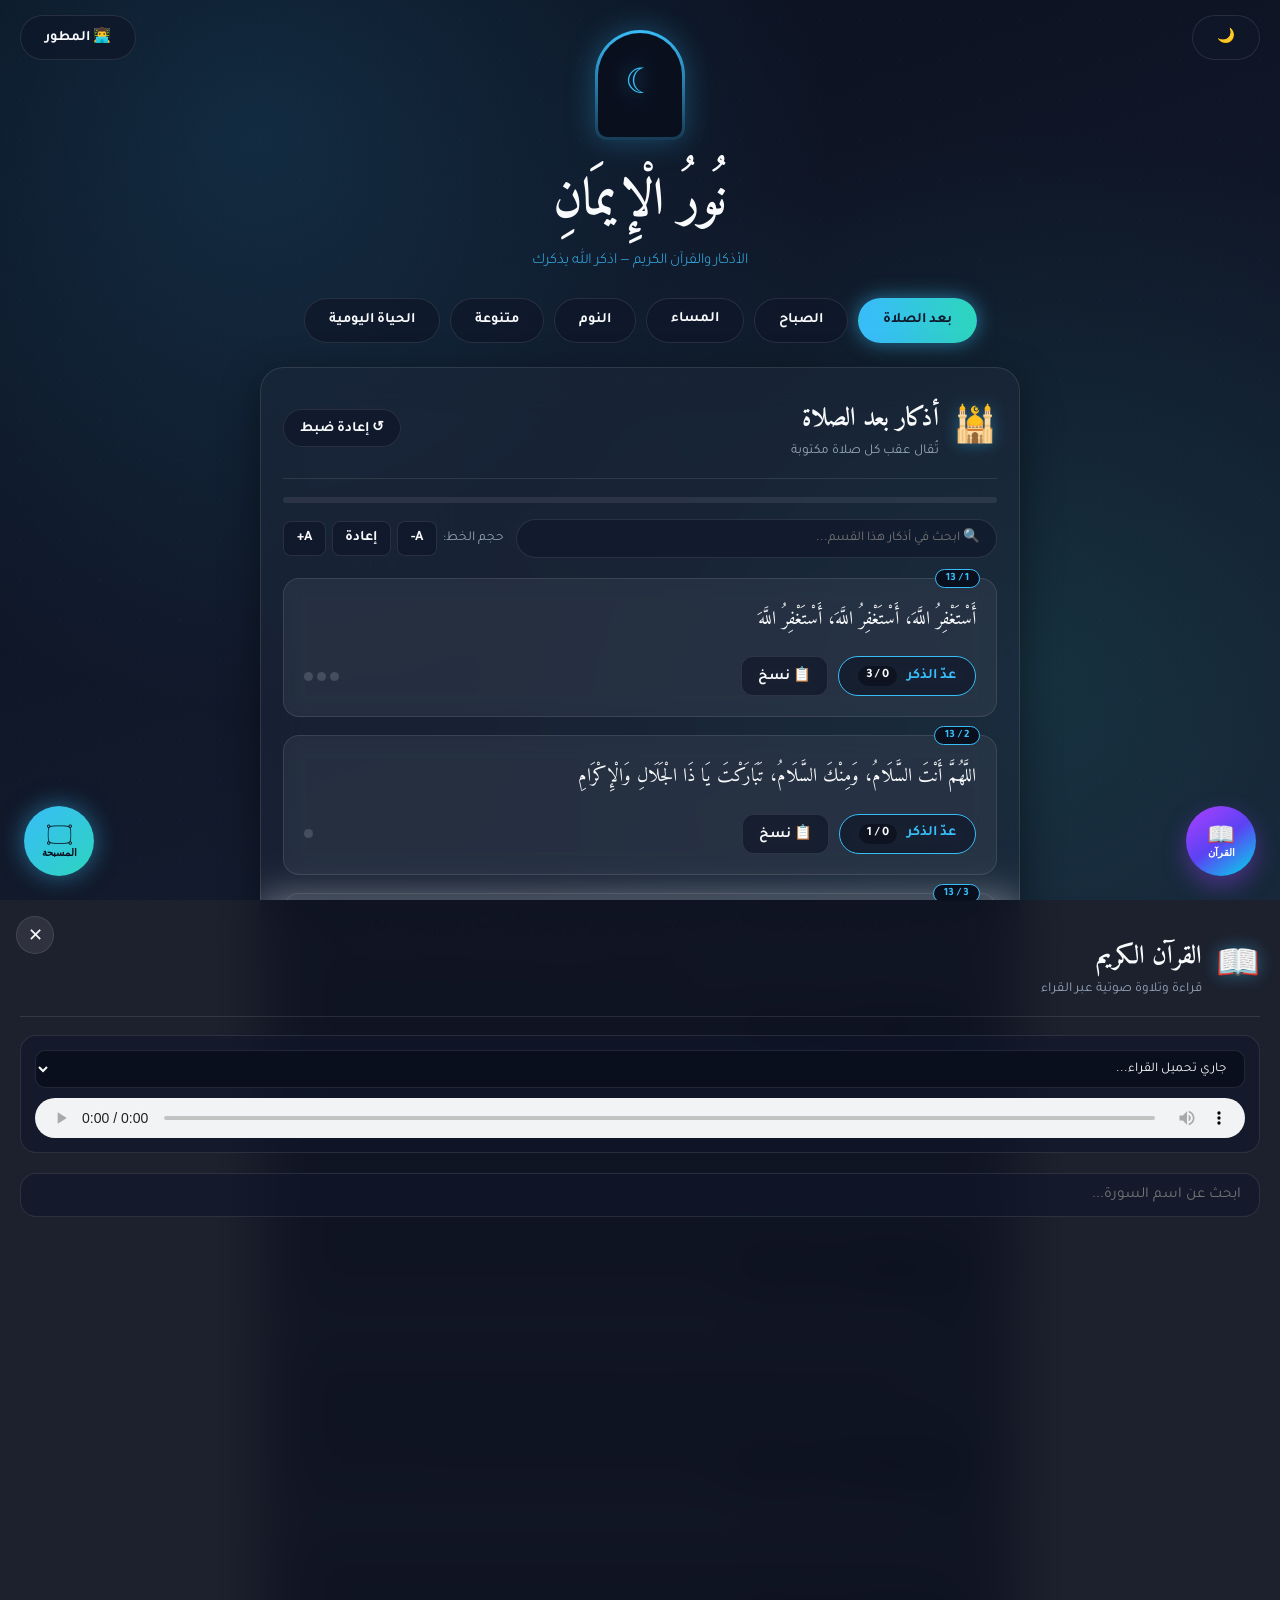
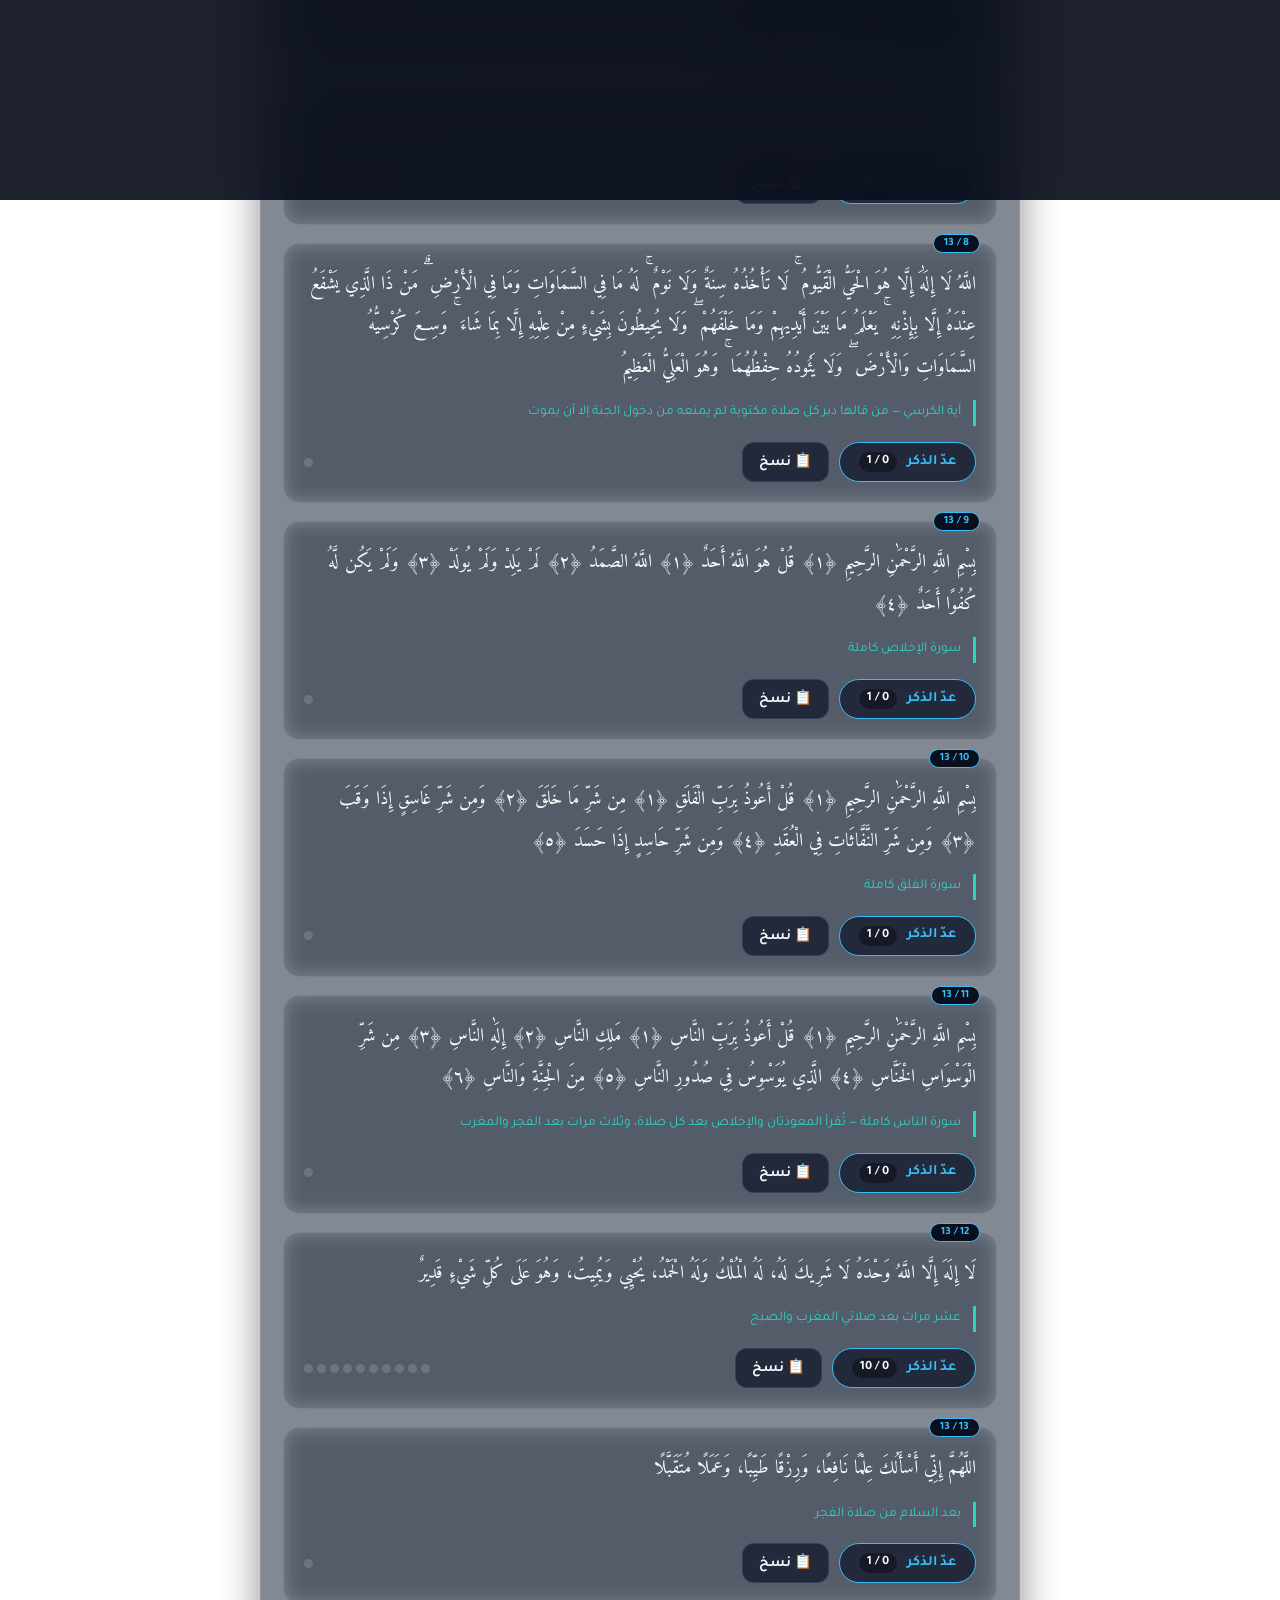
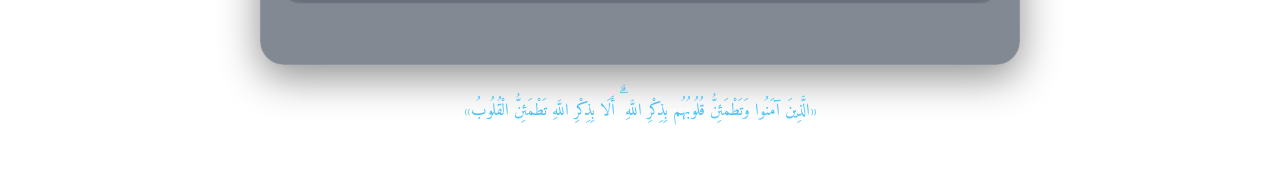
==== commit 7ce59829: "Add files via upload" ====
--- a/index.html
+++ b/index.html
@@ -15,11 +15,12 @@
 
 <header class="site-header">
   <div class="top-bar-tools">
-    <button id="themeToggleBtn" class="theme-btn" title="تبديل الثيم">🌙</button>
+    <button id="themeToggleBtn" class="theme-btn" title="تبديل الثيم"><span class="btn-content">🌙</span></button>
+    <button id="developerBtn" class="developer-btn" title="عن المطور"><span class="btn-content">👨‍💻 المطور</span></button>
   </div>
   <div class="arch">
     <div class="arch-inner">
-      <span class="crescent">🌙</span>
+      <span class="crescent">☾</span>
     </div>
   </div>
   <h1 class="site-title">نُورُ الْإِيمَانِ</h1>
@@ -33,7 +34,6 @@
   <button class="tab-btn" data-cat="sleep"><span class="btn-content">النوم</span></button>
   <button class="tab-btn" data-cat="misc"><span class="btn-content">متنوعة</span></button>
   <button class="tab-btn" data-cat="daily"><span class="btn-content">الحياة اليومية</span></button>
-  <button class="tab-btn" data-cat="quran"><span class="btn-content">📖 القرآن الكريم</span></button>
 </nav>
 
 <main id="app">
@@ -67,42 +67,50 @@
 
     <ul class="azkar-list" id="azkarList"></ul>
   </div>
+</main>
 
-  <!-- قسم القرآن الكريم -->
-  <div id="quranContainer" style="display: none;">
-    <section class="cat-header">
-      <span class="cat-icon">📖</span>
-      <div>
-        <h2>القرآن الكريم</h2>
-        <p class="cat-desc">قراءة وتلاوة صوتية عبر القراء </p>
-      </div>
-    </section>
+<!-- زر القرآن الكريم العائم -->
+<button id="openQuranFab" class="quran-fab" aria-label="افتح القرآن الكريم">
+  <span class="fab-icon">📖</span>
+  <span class="fab-label">القرآن</span>
+</button>
 
-    <!-- مشغل الصوت وقائمة القراء -->
-    <div class="audio-player-container">
-      <select id="reciterSelect" class="quran-select">
-        <option value="">جاري تحميل القراء...</option>
-      </select>
-      <audio id="quranAudio" controls class="quran-audio-element"></audio>
+<!-- درج القرآن الكريم الجانبي -->
+<div class="quran-drawer" id="quranDrawer">
+  <button class="close-modal" id="closeQuranDrawer" aria-label="إغلاق">✕</button>
+
+  <section class="cat-header" style="margin-top: 10px;">
+    <span class="cat-icon">📖</span>
+    <div>
+      <h2>القرآن الكريم</h2>
+      <p class="cat-desc">قراءة وتلاوة صوتية عبر القراء </p>
     </div>
+  </section>
 
-    <!-- شريط بحث عن سورة -->
-    <input type="text" id="quranSearch" class="quran-search-input" placeholder="ابحث عن اسم السورة..." />
-    
-    <!-- قائمة السور (الفهرس) -->
-    <div id="surahList" class="surah-grid"></div>
+  <!-- مشغل الصوت وقائمة القراء -->
+  <div class="audio-player-container">
+    <select id="reciterSelect" class="quran-select">
+      <option value="">جاري تحميل القراء...</option>
+    </select>
+    <audio id="quranAudio" controls class="quran-audio-element"></audio>
+  </div>
 
-    <!-- عرض السورة المختارة -->
-    <div id="surahView" class="surah-view" style="display: none;">
-      <button id="backToSurahList" class="back-btn"><span class="btn-content">← العودة للفهرس</span></button>
-      <div class="surah-title-box">
-        <h2 id="surahTitle" class="surah-title"></h2>
-        <button id="playSurahBtn" class="play-surah-btn"><span class="btn-content">▶ تشغيل الصوت</span></button>
-      </div>
-      <div id="surahContent" class="surah-content"></div>
+  <!-- شريط بحث عن سورة -->
+  <input type="text" id="quranSearch" class="quran-search-input" placeholder="ابحث عن اسم السورة..." />
+  
+  <!-- قائمة السور (الفهرس) -->
+  <div id="surahList" class="surah-grid"></div>
+
+  <!-- عرض السورة المختارة -->
+  <div id="surahView" class="surah-view" style="display: none;">
+    <button id="backToSurahList" class="back-btn"><span class="btn-content">← العودة للفهرس</span></button>
+    <div class="surah-title-box">
+      <h2 id="surahTitle" class="surah-title"></h2>
+      <button id="playSurahBtn" class="play-surah-btn"><span class="btn-content">▶ تشغيل الصوت</span></button>
     </div>
+    <div id="surahContent" class="surah-content"></div>
   </div>
-</main>
+</div>
 
 <!-- زر المسبحة العائم -->
 <button id="openTasbih" class="tasbih-fab" aria-label="افتح المسبحة الإلكترونية">
@@ -148,10 +156,37 @@
   <p class="drag-hint">اسحب الخرزة لأسفل الشاشة أو اضغط عليها للعدّ</p>
 </div>
 
+<!-- الشاشة المنبثقة الخاصة بالمطور -->
+<div class="modal-overlay" id="devModalOverlay">
+  <div class="dev-modal">
+    <button class="close-modal" id="closeDevModal" aria-label="إغلاق">✕</button>
+    <div class="dev-avatar">👨‍💻</div>
+    <h3 class="dev-name">Sung</h3>
+    <p class="dev-bio">
+      مرحبًا أنا برهوم مطوّر مواقع وبوتات واتساب من مصر 🇪🇬  أعمل على تطوير مشاريع تقنية تهدف إلى تقديم تجربة بسيطة سريعة ونافعة وأسأل الله أن يجعل هذا العمل خالصًا لوجهه الكريم.
+    </p>
+    <blockquote class="dev-quran-verse">
+      « وَقُلِ اعْمَلُوا فَسَيَرَى اللَّهُ عَمَلَكُمْ وَرَسُولُهُ وَالْمُؤْمِنُونَ »
+      <span>[التوبة: 105]</span>
+    </blockquote>
+    <div class="dev-social-links">
+      <a href="https://wa.me/+201067668406/?text=السلام+عليكم" target="_blank" class="social-btn whatsapp">
+        <span class="btn-content">💬 واتساب</span>
+      </a>
+      <a href="https://www.instagram.com/x9_sung_7x/profilecard/?igsh=MWcyazRpajhxZG02Zg==" target="_blank" class="social-btn instagram">
+        <span class="btn-content">📸 إنستغرام</span>
+      </a>
+      <a href="https://github.com/Hema8756" target="_blank" class="social-btn github">
+        <span class="btn-content">🌐 GitHub</span>
+      </a>
+    </div>
+  </div>
+</div>
+
 <footer class="site-footer">
   <p>«الَّذِينَ آمَنُوا وَتَطْمَئِنُّ قُلُوبُهُم بِذِكْرِ اللَّهِ ۗ أَلَا بِذِكْرِ اللَّهِ تَطْمَئِنُّ الْقُلُوبُ»</p>
 </footer>
 
 <script src="script.js"></script>
 </body>
-</html>
+</html>
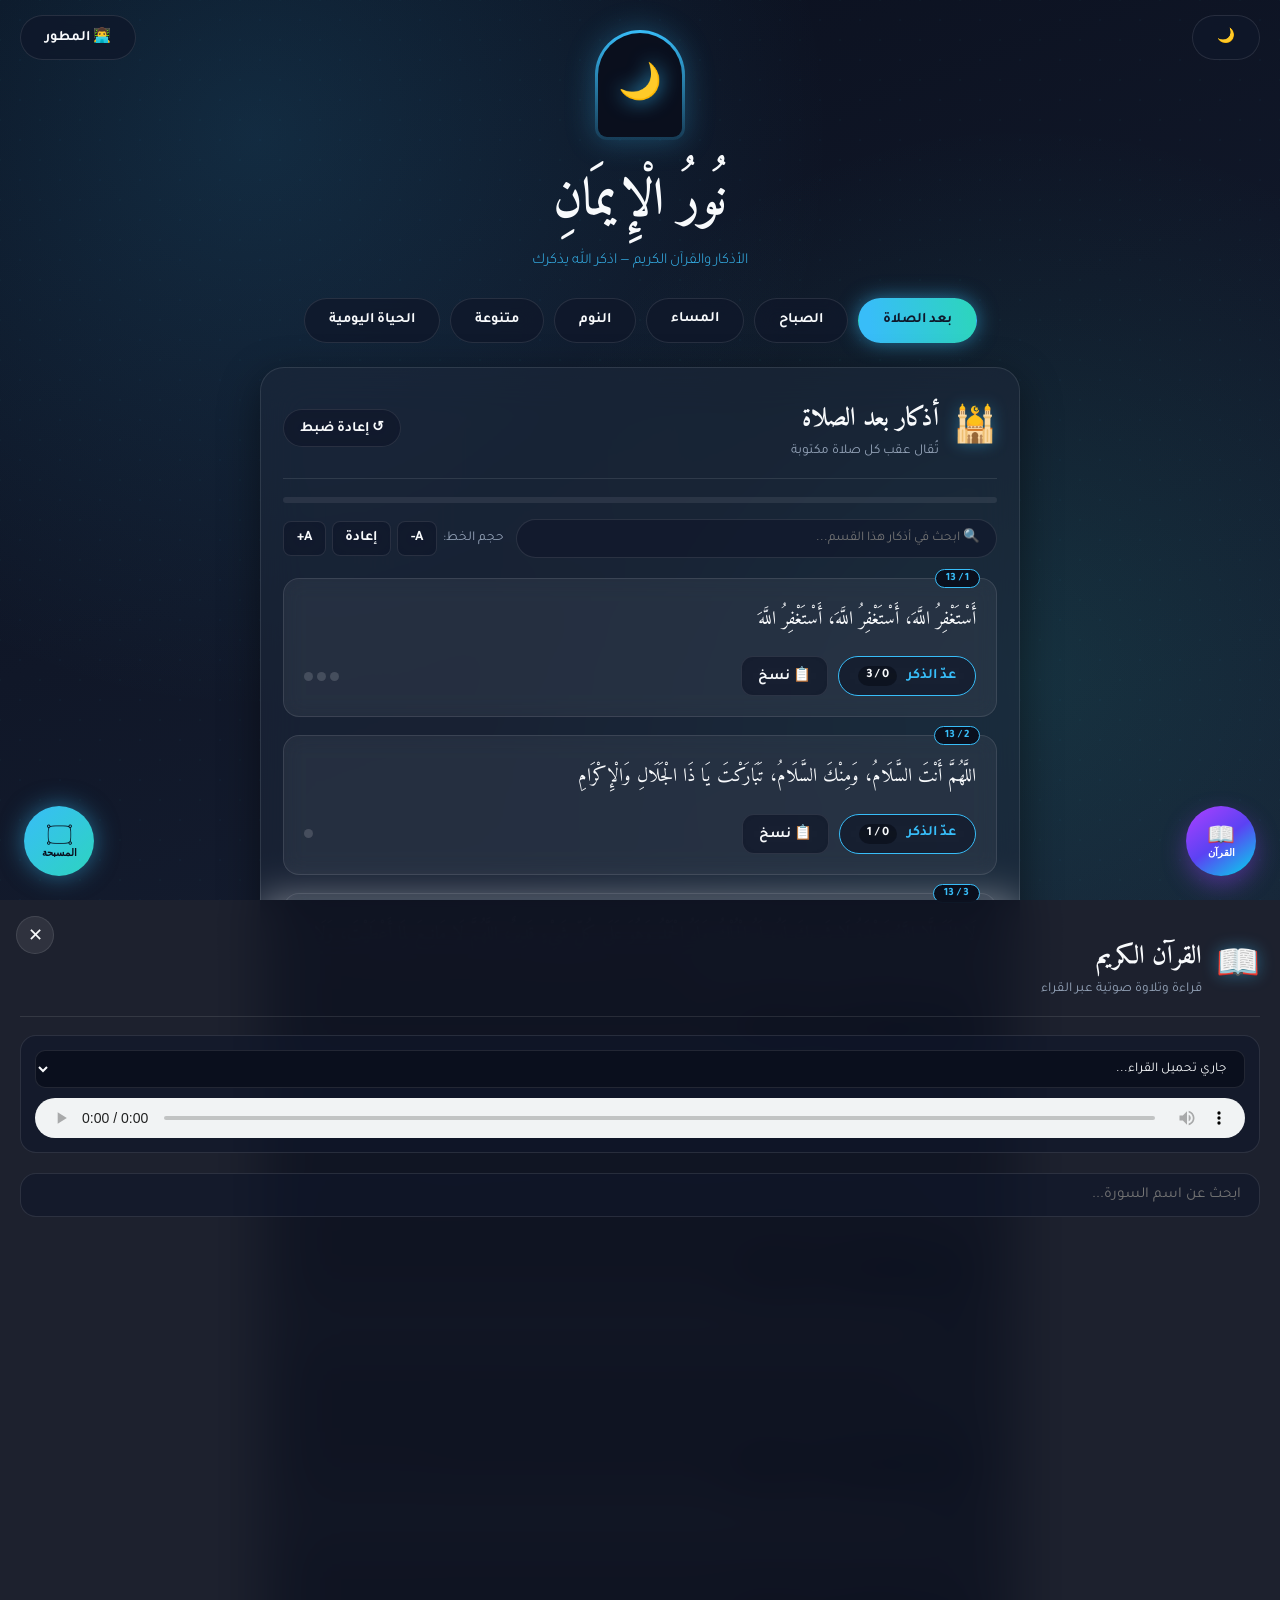
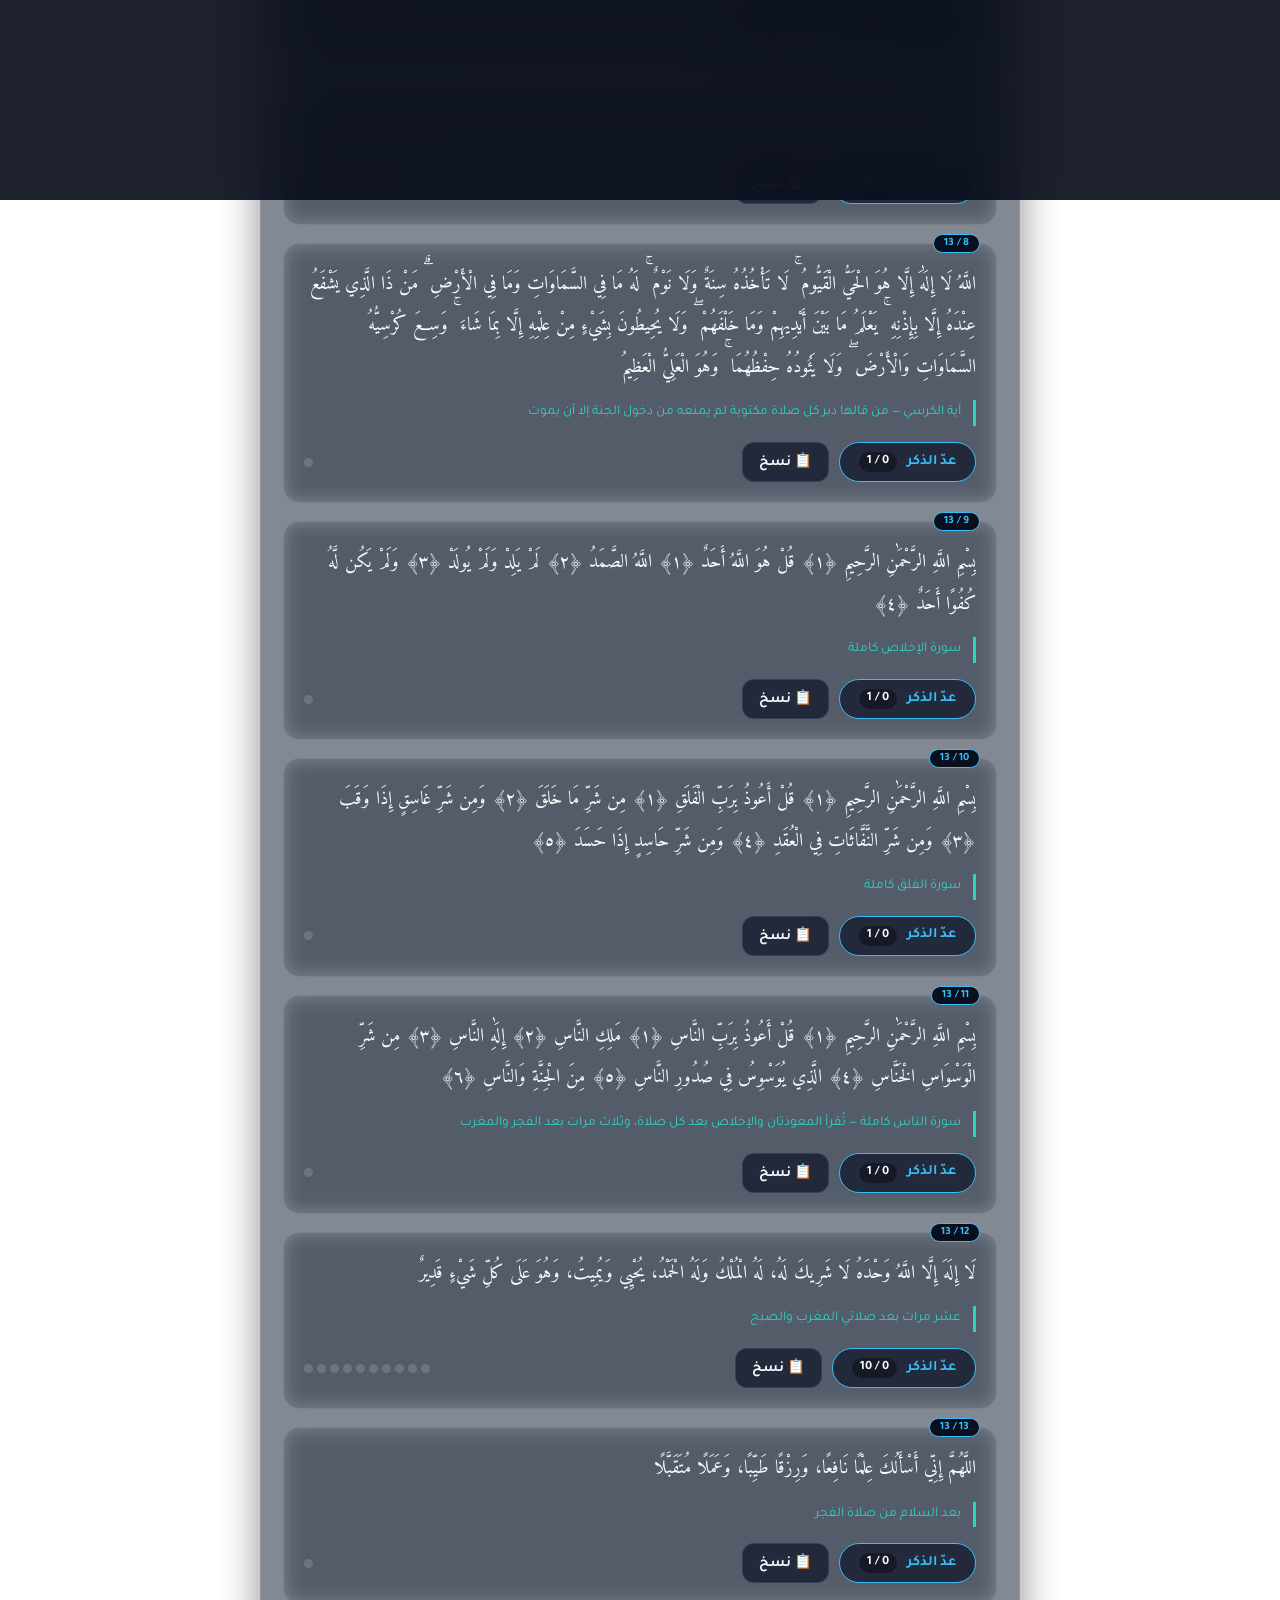
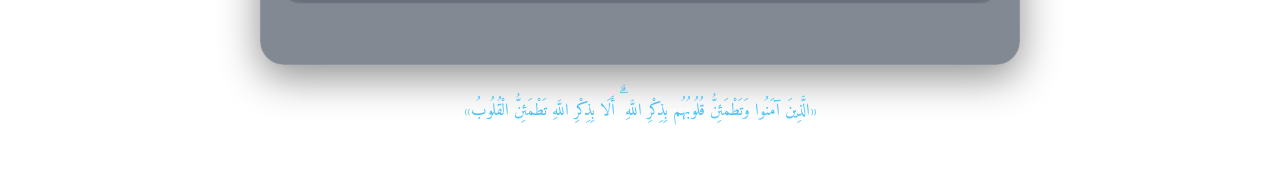
==== commit be53a265: "Update index.html" ====
--- a/index.html
+++ b/index.html
@@ -20,7 +20,7 @@
   </div>
   <div class="arch">
     <div class="arch-inner">
-      <span class="crescent">☾</span>
+      <span class="crescent">🌙</span>
     </div>
   </div>
   <h1 class="site-title">نُورُ الْإِيمَانِ</h1>
@@ -189,4 +189,4 @@
 
 <script src="script.js"></script>
 </body>
-</html>+</html>
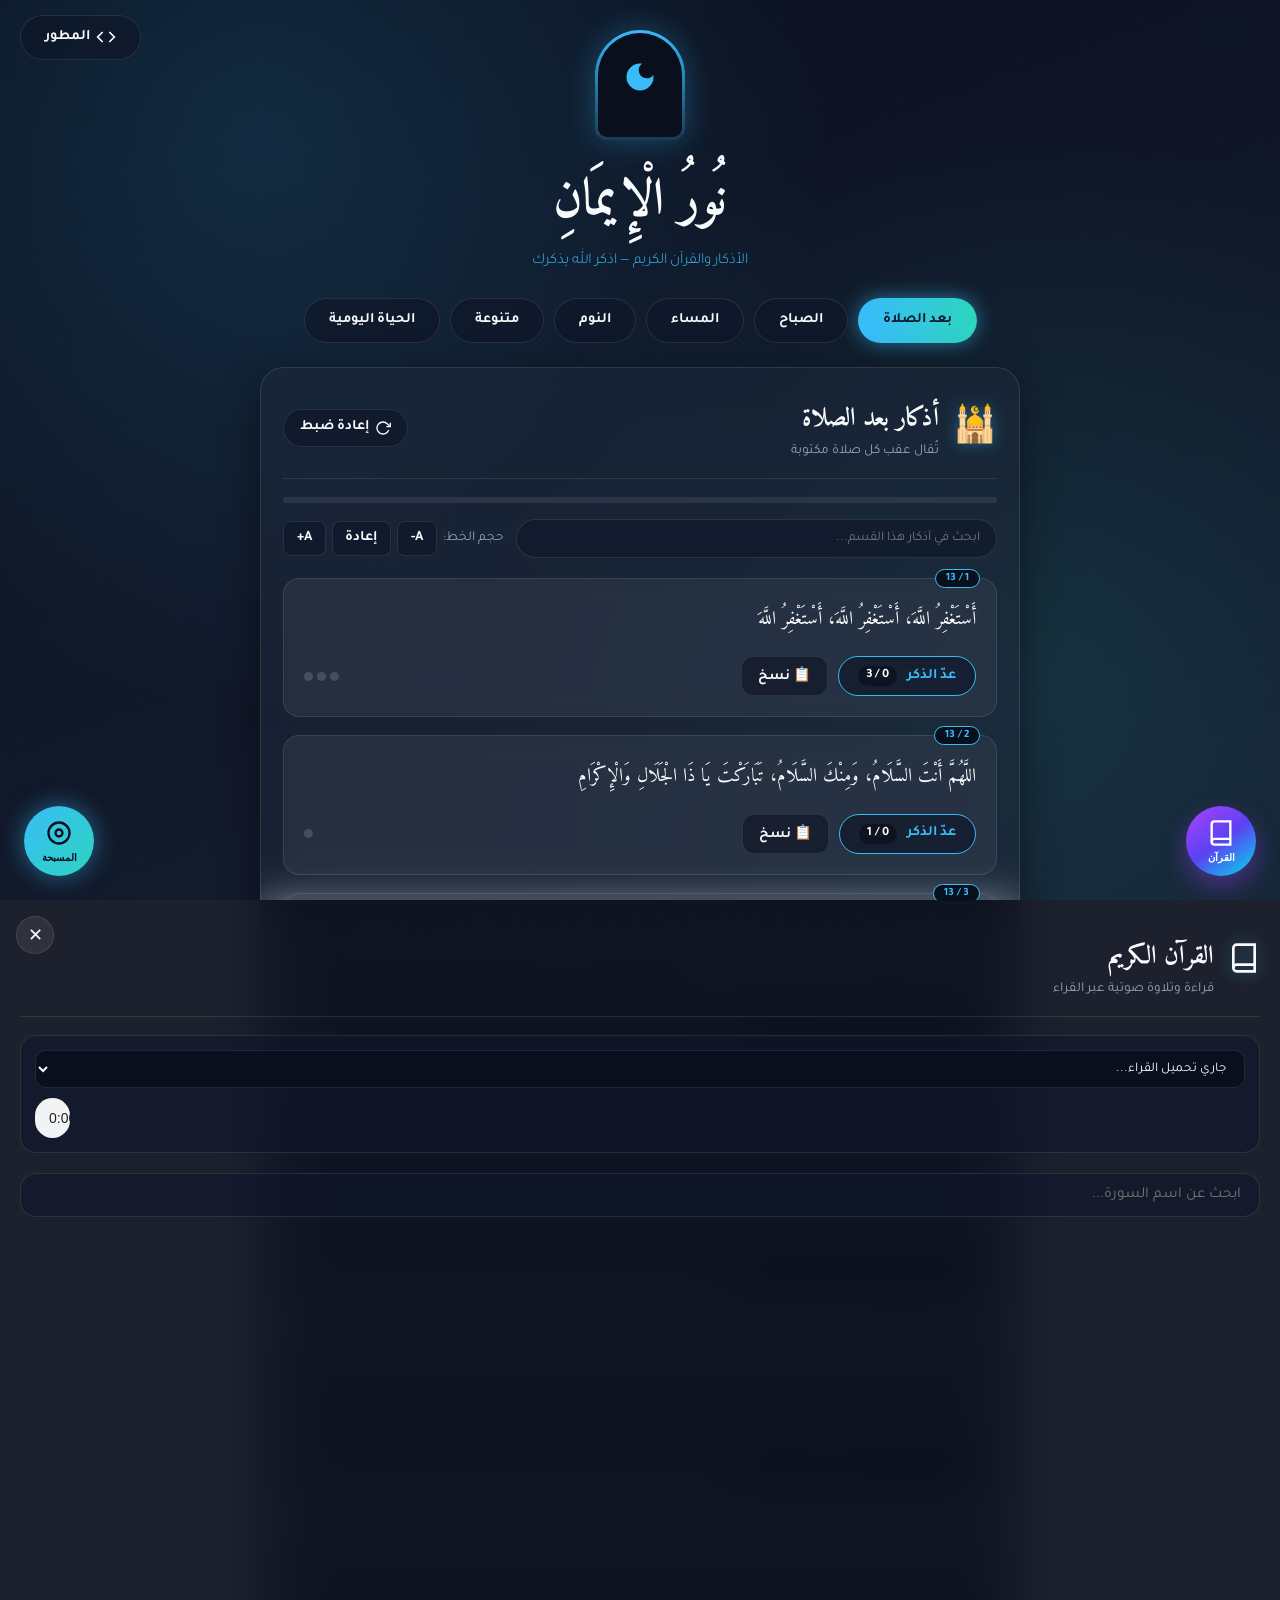
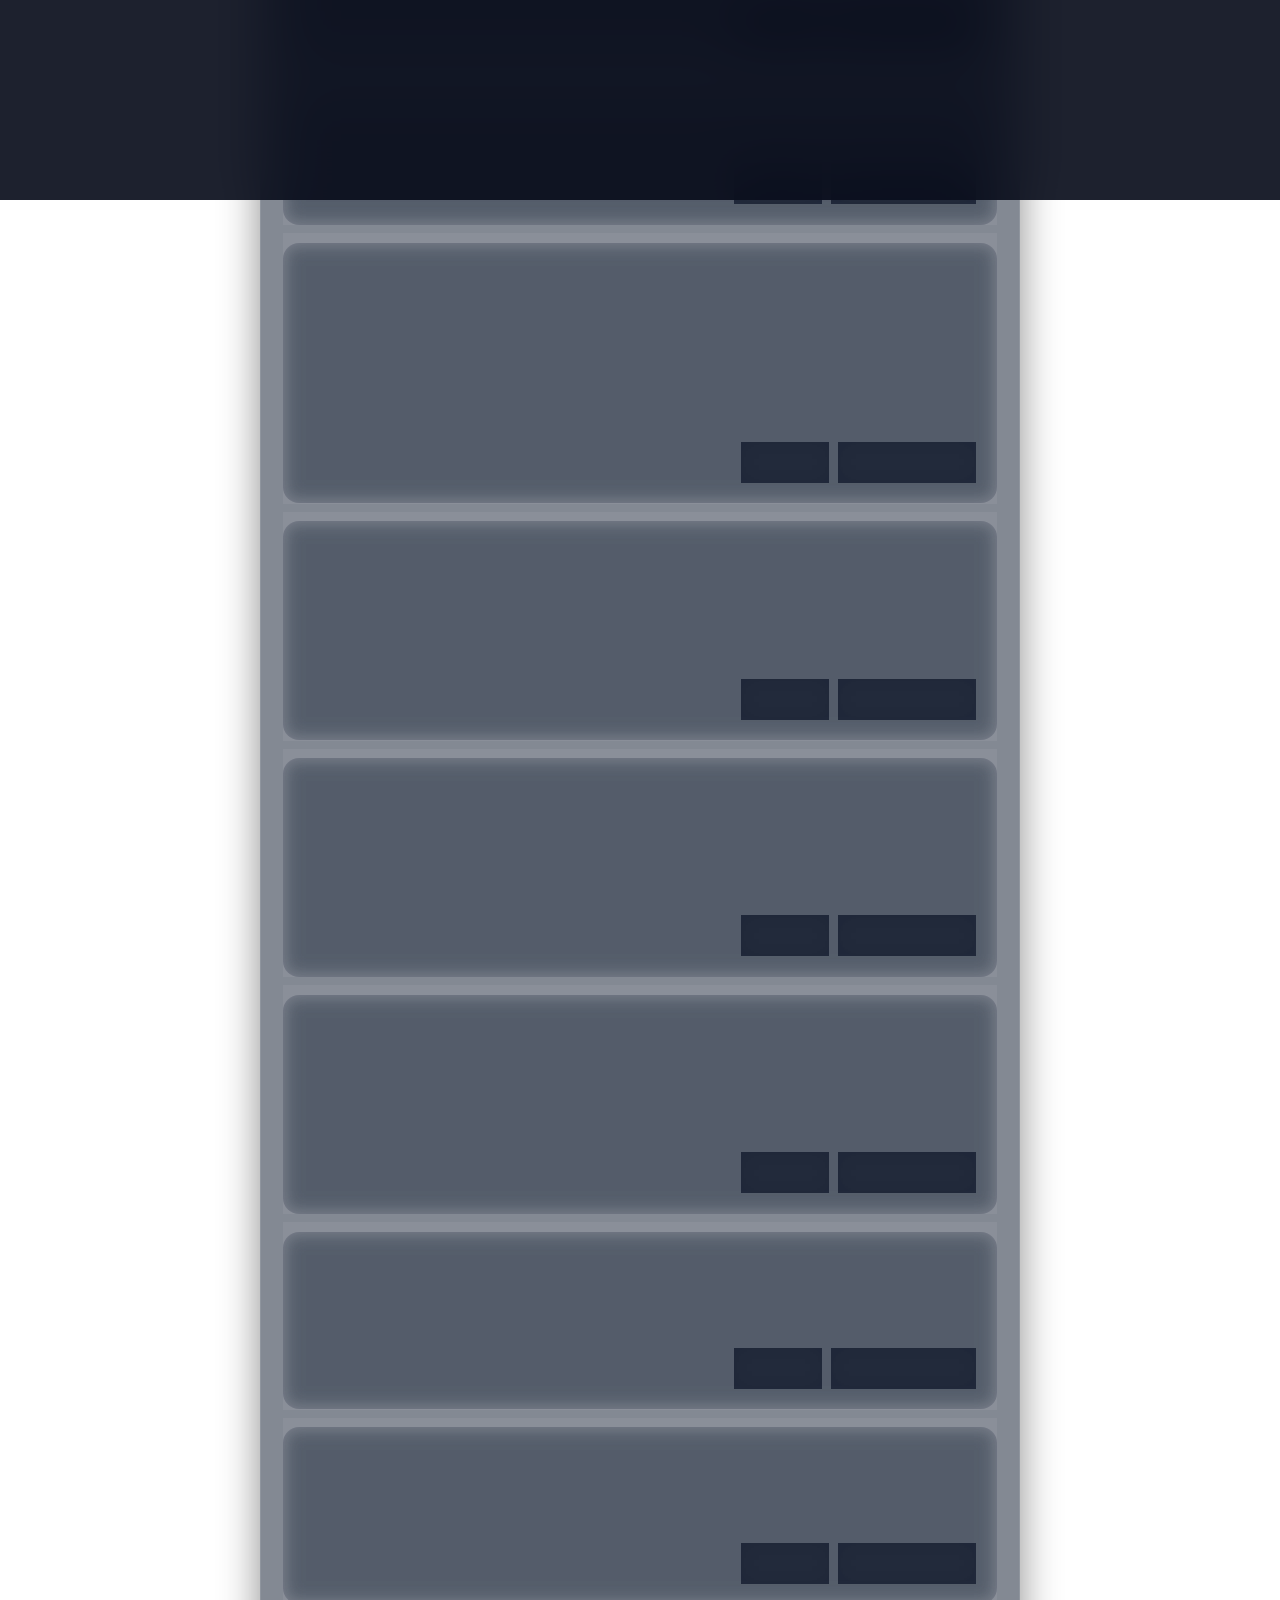
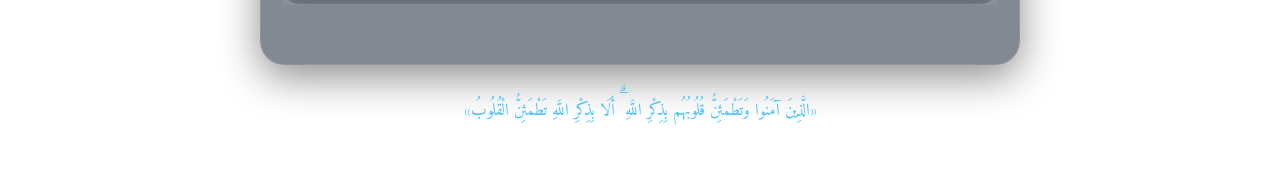
==== commit 52b614dd: "Update index.html" ====
--- a/index.html
+++ b/index.html
@@ -15,12 +15,23 @@
 
 <header class="site-header">
   <div class="top-bar-tools">
-    <button id="themeToggleBtn" class="theme-btn" title="تبديل الثيم"><span class="btn-content">🌙</span></button>
-    <button id="developerBtn" class="developer-btn" title="عن المطور"><span class="btn-content">👨‍💻 المطور</span></button>
+    <button id="themeToggleBtn" class="theme-btn" title="تبديل الثيم">
+      <span class="btn-content">
+        <svg class="svg-icon" viewBox="0 0 24 24" width="20" height="20" fill="none" stroke="currentColor" stroke-width="2"><path d="M21 12.79A9 9 0 1 1 11.21 3 7 7 0 0 0 21 12.79z"></path></svg>
+      </span>
+    </button>
+    <button id="developerBtn" class="developer-btn" title="عن المطور">
+      <span class="btn-content">
+        <svg class="svg-icon" viewBox="0 0 24 24" width="20" height="20" fill="none" stroke="currentColor" stroke-width="2"><polyline points="16 18 22 12 16 6"></polyline><polyline points="8 6 2 12 8 18"></polyline></svg>
+        المطور
+      </span>
+    </button>
   </div>
   <div class="arch">
     <div class="arch-inner">
-      <span class="crescent">🌙</span>
+      <span class="crescent">
+        <svg viewBox="0 0 24 24" width="36" height="36" fill="currentColor"><path d="M12 3a9 9 0 1 0 9 9c0-.46-.04-.92-.1-1.36a5.389 5.389 0 0 1-4.4 2.26 5.403 5.403 0 0 1-5.4-5.4c0-1.81.89-3.42 2.26-4.4C12.92 3.04 12.46 3 12 3z"/></svg>
+      </span>
     </div>
   </div>
   <h1 class="site-title">نُورُ الْإِيمَانِ</h1>
@@ -40,12 +51,19 @@
   <!-- قسم الأذكار -->
   <div id="azkarContainer">
     <section class="cat-header" id="catHeader">
-      <span class="cat-icon" id="catIcon">🕌</span>
+      <span class="cat-icon" id="catIcon">
+        <svg class="svg-icon" viewBox="0 0 24 24" width="32" height="32" fill="none" stroke="currentColor" stroke-width="2"><path d="M3 21h18M5 21V10l7-5 7 5v11M9 21v-4a3 3 0 0 1 6 0v4"/></svg>
+      </span>
       <div>
         <h2 id="catTitle">أذكار بعد الصلاة</h2>
         <p id="catDesc" class="cat-desc"></p>
       </div>
-      <button class="reset-cat-btn" id="resetCatBtn" title="إعادة ضبط عدّادات هذا القسم"><span class="btn-content">↺ إعادة ضبط</span></button>
+      <button class="reset-cat-btn" id="resetCatBtn" title="إعادة ضبط عدّادات هذا القسم">
+        <span class="btn-content">
+          <svg class="svg-icon" viewBox="0 0 24 24" width="16" height="16" fill="none" stroke="currentColor" stroke-width="2"><polyline points="23 4 23 10 17 10"></polyline><path d="M20.49 15a9 9 0 1 1-2.12-9.36L23 10"></path></svg>
+          إعادة ضبط
+        </span>
+      </button>
     </section>
 
     <div class="progress-track">
@@ -55,7 +73,7 @@
     <!-- أدوات التحكم والبحث -->
     <div class="azkar-tools">
       <div class="search-box">
-        <input type="text" id="azkarSearch" class="search-input" placeholder="🔍 ابحث في أذكار هذا القسم..." />
+        <input type="text" id="azkarSearch" class="search-input" placeholder="ابحث في أذكار هذا القسم..." />
       </div>
       <div class="font-controls">
         <span>حجم الخط:</span>
@@ -71,7 +89,9 @@
 
 <!-- زر القرآن الكريم العائم -->
 <button id="openQuranFab" class="quran-fab" aria-label="افتح القرآن الكريم">
-  <span class="fab-icon">📖</span>
+  <span class="fab-icon">
+    <svg class="svg-icon" viewBox="0 0 24 24" width="28" height="28" fill="none" stroke="currentColor" stroke-width="2"><path d="M4 19.5A2.5 2.5 0 0 1 6.5 17H20"></path><path d="M6.5 2H20v20H6.5A2.5 2.5 0 0 1 4 19.5v-15A2.5 2.5 0 0 1 6.5 2z"></path></svg>
+  </span>
   <span class="fab-label">القرآن</span>
 </button>
 
@@ -80,14 +100,15 @@
   <button class="close-modal" id="closeQuranDrawer" aria-label="إغلاق">✕</button>
 
   <section class="cat-header" style="margin-top: 10px;">
-    <span class="cat-icon">📖</span>
+    <span class="cat-icon">
+      <svg class="svg-icon" viewBox="0 0 24 24" width="32" height="32" fill="none" stroke="currentColor" stroke-width="2"><path d="M4 19.5A2.5 2.5 0 0 1 6.5 17H20"></path><path d="M6.5 2H20v20H6.5A2.5 2.5 0 0 1 4 19.5v-15A2.5 2.5 0 0 1 6.5 2z"></path></svg>
+    </span>
     <div>
       <h2>القرآن الكريم</h2>
       <p class="cat-desc">قراءة وتلاوة صوتية عبر القراء </p>
     </div>
   </section>
 
-  <!-- مشغل الصوت وقائمة القراء -->
   <div class="audio-player-container">
     <select id="reciterSelect" class="quran-select">
       <option value="">جاري تحميل القراء...</option>
@@ -95,18 +116,20 @@
     <audio id="quranAudio" controls class="quran-audio-element"></audio>
   </div>
 
-  <!-- شريط بحث عن سورة -->
   <input type="text" id="quranSearch" class="quran-search-input" placeholder="ابحث عن اسم السورة..." />
   
-  <!-- قائمة السور (الفهرس) -->
   <div id="surahList" class="surah-grid"></div>
 
-  <!-- عرض السورة المختارة -->
   <div id="surahView" class="surah-view" style="display: none;">
     <button id="backToSurahList" class="back-btn"><span class="btn-content">← العودة للفهرس</span></button>
     <div class="surah-title-box">
       <h2 id="surahTitle" class="surah-title"></h2>
-      <button id="playSurahBtn" class="play-surah-btn"><span class="btn-content">▶ تشغيل الصوت</span></button>
+      <button id="playSurahBtn" class="play-surah-btn">
+        <span class="btn-content">
+          <svg class="svg-icon" viewBox="0 0 24 24" width="16" height="16" fill="currentColor"><polygon points="5 3 19 12 5 21 5 3"></polygon></svg>
+          تشغيل الصوت
+        </span>
+      </button>
     </div>
     <div id="surahContent" class="surah-content"></div>
   </div>
@@ -114,7 +137,9 @@
 
 <!-- زر المسبحة العائم -->
 <button id="openTasbih" class="tasbih-fab" aria-label="افتح المسبحة الإلكترونية">
-  <span class="fab-beads">۝</span>
+  <span class="fab-beads">
+    <svg class="svg-icon" viewBox="0 0 24 24" width="28" height="28" fill="none" stroke="currentColor" stroke-width="2"><circle cx="12" cy="12" r="9"></circle><circle cx="12" cy="12" r="3"></circle></svg>
+  </span>
   <span class="fab-label">المسبحة</span>
 </button>
 
@@ -160,7 +185,9 @@
 <div class="modal-overlay" id="devModalOverlay">
   <div class="dev-modal">
     <button class="close-modal" id="closeDevModal" aria-label="إغلاق">✕</button>
-    <div class="dev-avatar">👨‍💻</div>
+    <div class="dev-avatar">
+      <svg class="svg-icon" viewBox="0 0 24 24" width="56" height="56" fill="none" stroke="var(--neon-blue)" stroke-width="1.5"><path d="M20 21v-2a4 4 0 0 0-4-4H8a4 4 0 0 0-4 4v2"></path><circle cx="12" cy="7" r="4"></circle></svg>
+    </div>
     <h3 class="dev-name">Sung</h3>
     <p class="dev-bio">
       مرحبًا أنا برهوم مطوّر مواقع وبوتات واتساب من مصر 🇪🇬  أعمل على تطوير مشاريع تقنية تهدف إلى تقديم تجربة بسيطة سريعة ونافعة وأسأل الله أن يجعل هذا العمل خالصًا لوجهه الكريم.
--- a/style.css
+++ b/style.css
@@ -1,3 +1,8 @@
+/* إلغاء التظليل الأزرق عند الضغط على الأزرار في الموبايل */
+* {
+  -webkit-tap-highlight-color: transparent;
+}
+
 /* ============ Design Tokens (Glassmorphism Theme) ============ */
 :root {
   --bg-dark-1: #0A0F1D;
@@ -536,4 +541,4 @@
   .azkar-tools { flex-direction: column; align-items: stretch; }
   .font-controls { justify-content: center; }
   .surah-card.card { max-width: 100%; height: 200px; }
-}+}
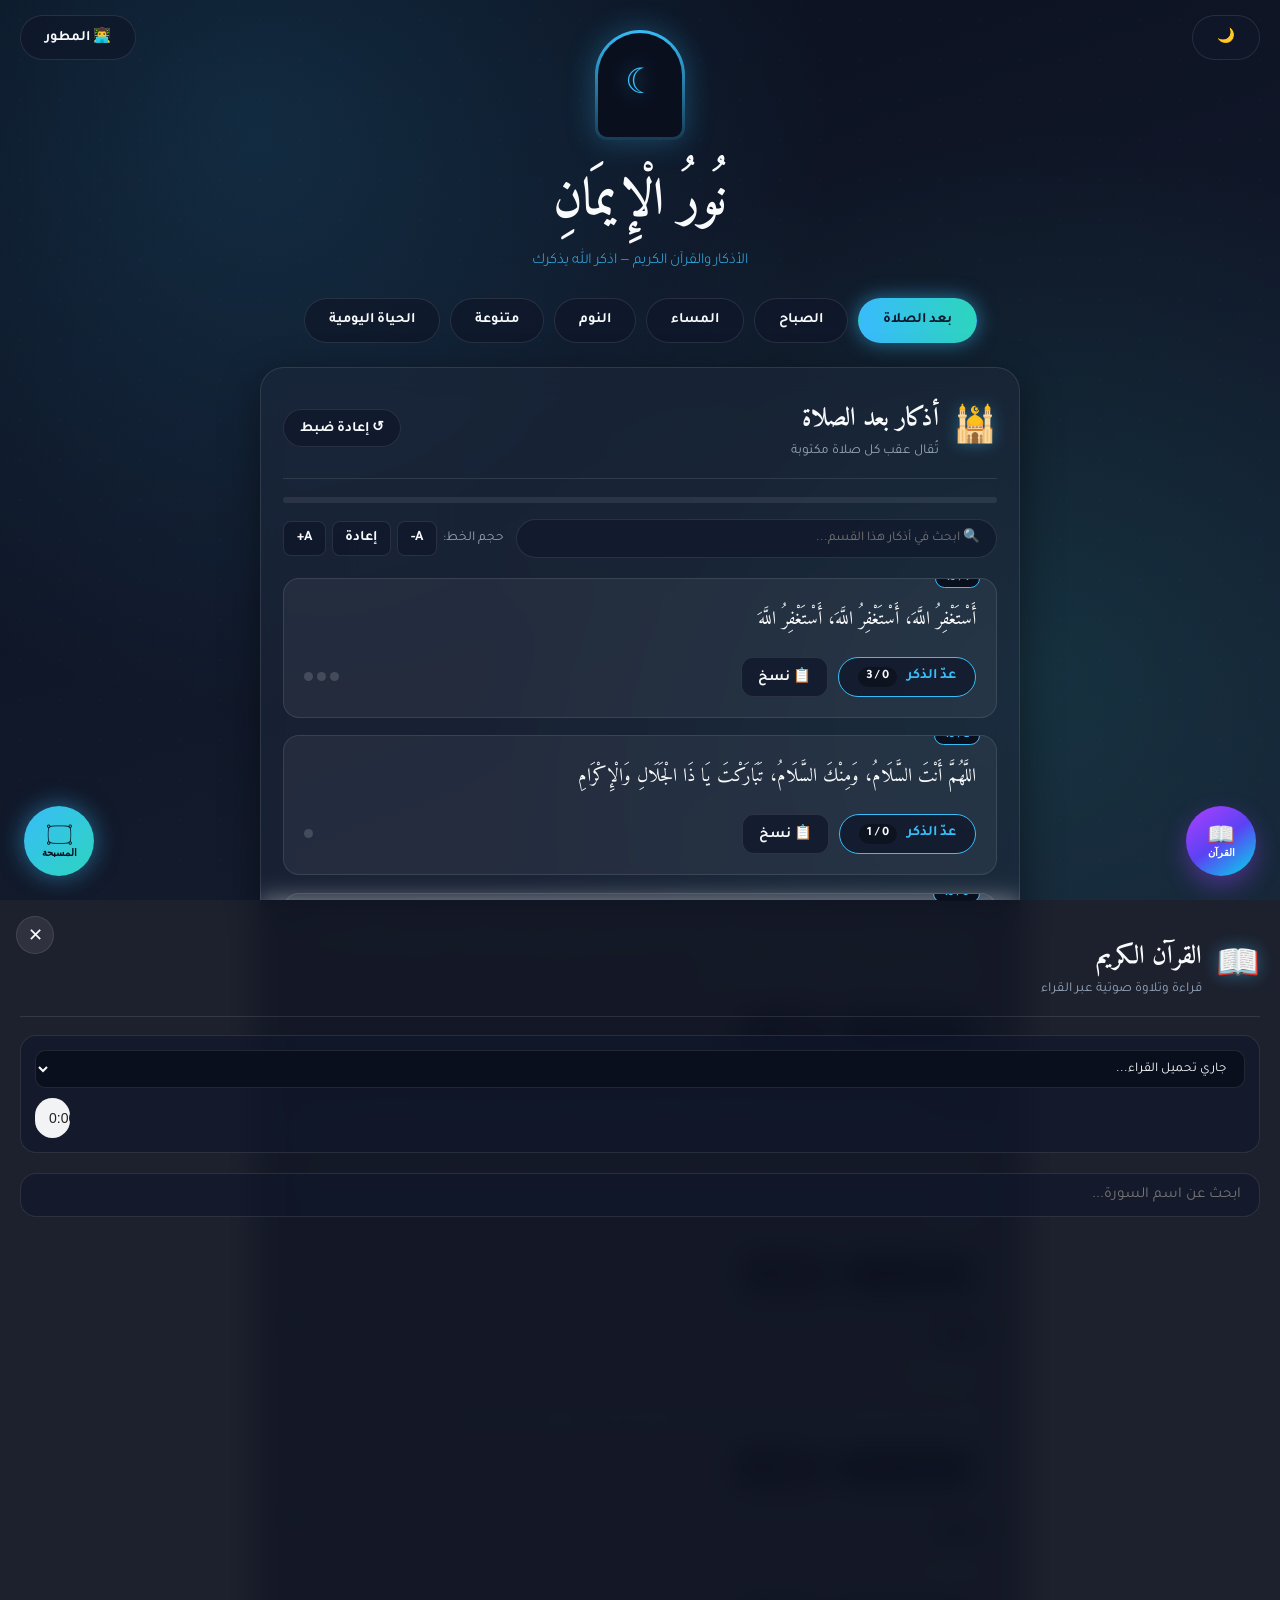
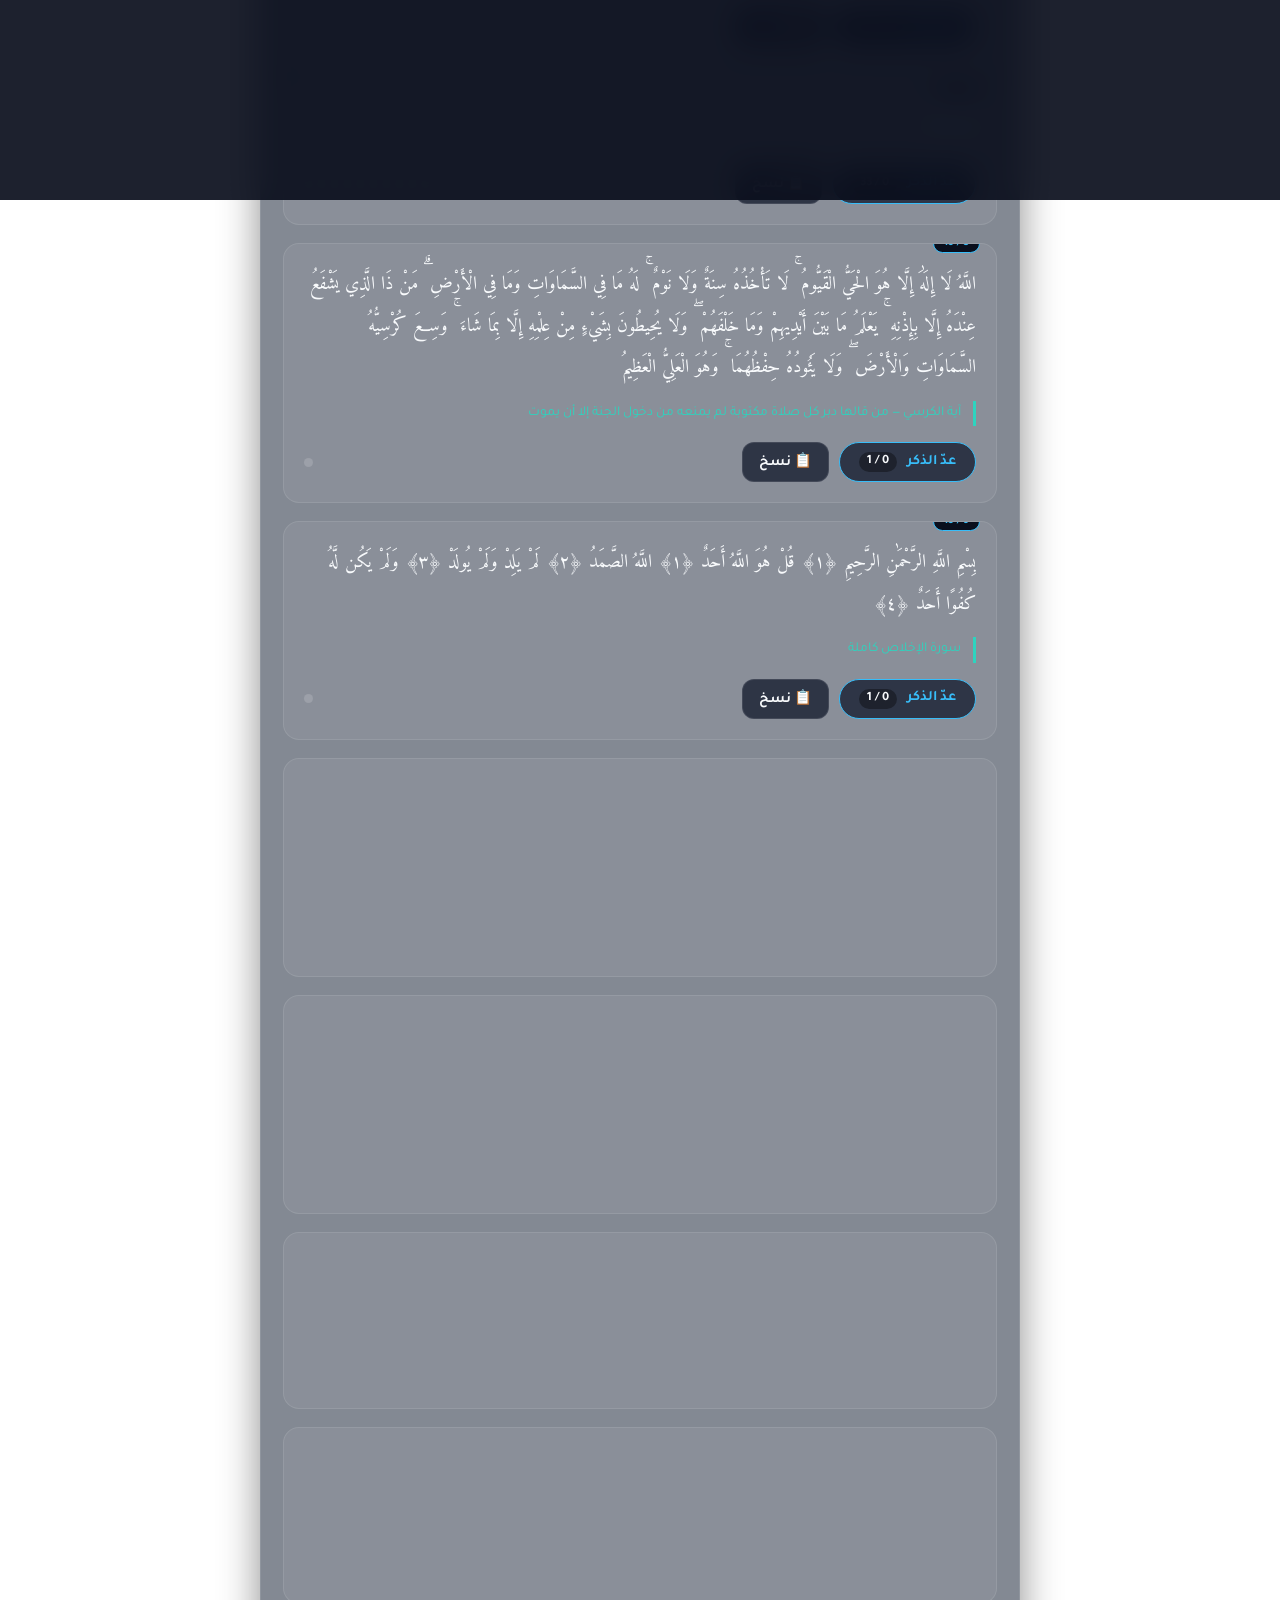
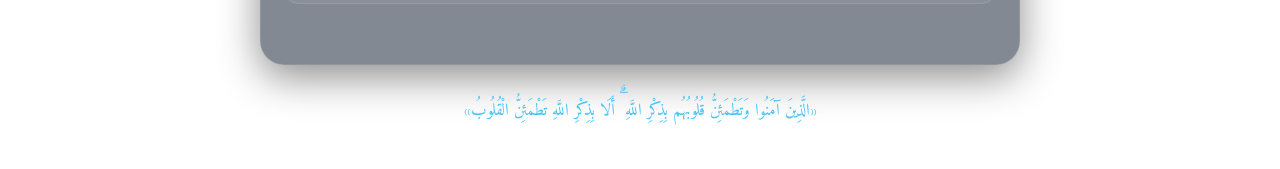
==== commit ce68572a: "Add files via upload" ====
--- a/index.html
+++ b/index.html
@@ -5,7 +5,8 @@
 <meta name="viewport" content="width=device-width, initial-scale=1.0">
 <title>حصن المسلم والقرآن الكريم — نُورُ الْإِيمَانِ</title>
 <link rel="preconnect" href="https://fonts.googleapis.com">
-<link href="https://fonts.googleapis.com/css2?family=Amiri:wght@400;700&family=Tajawal:wght@300;400;500;700;900&display=swap" rel="stylesheet">
+<link rel="preconnect" href="https://fonts.gstatic.com" crossorigin>
+<link href="https://fonts.googleapis.com/css2?family=Amiri:wght@400;700&family=Tajawal:wght@300;400;700&display=swap" rel="stylesheet">
 <link rel="stylesheet" href="style.css">
 </head>
 <body>
@@ -15,23 +16,12 @@
 
 <header class="site-header">
   <div class="top-bar-tools">
-    <button id="themeToggleBtn" class="theme-btn" title="تبديل الثيم">
-      <span class="btn-content">
-        <svg class="svg-icon" viewBox="0 0 24 24" width="20" height="20" fill="none" stroke="currentColor" stroke-width="2"><path d="M21 12.79A9 9 0 1 1 11.21 3 7 7 0 0 0 21 12.79z"></path></svg>
-      </span>
-    </button>
-    <button id="developerBtn" class="developer-btn" title="عن المطور">
-      <span class="btn-content">
-        <svg class="svg-icon" viewBox="0 0 24 24" width="20" height="20" fill="none" stroke="currentColor" stroke-width="2"><polyline points="16 18 22 12 16 6"></polyline><polyline points="8 6 2 12 8 18"></polyline></svg>
-        المطور
-      </span>
-    </button>
+    <button id="themeToggleBtn" class="theme-btn" title="تبديل الثيم"><span class="btn-content">🌙</span></button>
+    <button id="developerBtn" class="developer-btn" title="عن المطور"><span class="btn-content">👨‍💻 المطور</span></button>
   </div>
   <div class="arch">
     <div class="arch-inner">
-      <span class="crescent">
-        <svg viewBox="0 0 24 24" width="36" height="36" fill="currentColor"><path d="M12 3a9 9 0 1 0 9 9c0-.46-.04-.92-.1-1.36a5.389 5.389 0 0 1-4.4 2.26 5.403 5.403 0 0 1-5.4-5.4c0-1.81.89-3.42 2.26-4.4C12.92 3.04 12.46 3 12 3z"/></svg>
-      </span>
+      <span class="crescent">☾</span>
     </div>
   </div>
   <h1 class="site-title">نُورُ الْإِيمَانِ</h1>
@@ -51,19 +41,12 @@
   <!-- قسم الأذكار -->
   <div id="azkarContainer">
     <section class="cat-header" id="catHeader">
-      <span class="cat-icon" id="catIcon">
-        <svg class="svg-icon" viewBox="0 0 24 24" width="32" height="32" fill="none" stroke="currentColor" stroke-width="2"><path d="M3 21h18M5 21V10l7-5 7 5v11M9 21v-4a3 3 0 0 1 6 0v4"/></svg>
-      </span>
+      <span class="cat-icon" id="catIcon">🕌</span>
       <div>
         <h2 id="catTitle">أذكار بعد الصلاة</h2>
         <p id="catDesc" class="cat-desc"></p>
       </div>
-      <button class="reset-cat-btn" id="resetCatBtn" title="إعادة ضبط عدّادات هذا القسم">
-        <span class="btn-content">
-          <svg class="svg-icon" viewBox="0 0 24 24" width="16" height="16" fill="none" stroke="currentColor" stroke-width="2"><polyline points="23 4 23 10 17 10"></polyline><path d="M20.49 15a9 9 0 1 1-2.12-9.36L23 10"></path></svg>
-          إعادة ضبط
-        </span>
-      </button>
+      <button class="reset-cat-btn" id="resetCatBtn" title="إعادة ضبط عدّادات هذا القسم"><span class="btn-content">↺ إعادة ضبط</span></button>
     </section>
 
     <div class="progress-track">
@@ -73,7 +56,7 @@
     <!-- أدوات التحكم والبحث -->
     <div class="azkar-tools">
       <div class="search-box">
-        <input type="text" id="azkarSearch" class="search-input" placeholder="ابحث في أذكار هذا القسم..." />
+        <input type="text" id="azkarSearch" class="search-input" placeholder="🔍 ابحث في أذكار هذا القسم..." />
       </div>
       <div class="font-controls">
         <span>حجم الخط:</span>
@@ -89,9 +72,7 @@
 
 <!-- زر القرآن الكريم العائم -->
 <button id="openQuranFab" class="quran-fab" aria-label="افتح القرآن الكريم">
-  <span class="fab-icon">
-    <svg class="svg-icon" viewBox="0 0 24 24" width="28" height="28" fill="none" stroke="currentColor" stroke-width="2"><path d="M4 19.5A2.5 2.5 0 0 1 6.5 17H20"></path><path d="M6.5 2H20v20H6.5A2.5 2.5 0 0 1 4 19.5v-15A2.5 2.5 0 0 1 6.5 2z"></path></svg>
-  </span>
+  <span class="fab-icon">📖</span>
   <span class="fab-label">القرآن</span>
 </button>
 
@@ -100,15 +81,14 @@
   <button class="close-modal" id="closeQuranDrawer" aria-label="إغلاق">✕</button>
 
   <section class="cat-header" style="margin-top: 10px;">
-    <span class="cat-icon">
-      <svg class="svg-icon" viewBox="0 0 24 24" width="32" height="32" fill="none" stroke="currentColor" stroke-width="2"><path d="M4 19.5A2.5 2.5 0 0 1 6.5 17H20"></path><path d="M6.5 2H20v20H6.5A2.5 2.5 0 0 1 4 19.5v-15A2.5 2.5 0 0 1 6.5 2z"></path></svg>
-    </span>
+    <span class="cat-icon">📖</span>
     <div>
       <h2>القرآن الكريم</h2>
       <p class="cat-desc">قراءة وتلاوة صوتية عبر القراء </p>
     </div>
   </section>
 
+  <!-- مشغل الصوت وقائمة القراء -->
   <div class="audio-player-container">
     <select id="reciterSelect" class="quran-select">
       <option value="">جاري تحميل القراء...</option>
@@ -116,20 +96,18 @@
     <audio id="quranAudio" controls class="quran-audio-element"></audio>
   </div>
 
+  <!-- شريط بحث عن سورة -->
   <input type="text" id="quranSearch" class="quran-search-input" placeholder="ابحث عن اسم السورة..." />
   
+  <!-- قائمة السور (الفهرس) -->
   <div id="surahList" class="surah-grid"></div>
 
+  <!-- عرض السورة المختارة -->
   <div id="surahView" class="surah-view" style="display: none;">
     <button id="backToSurahList" class="back-btn"><span class="btn-content">← العودة للفهرس</span></button>
     <div class="surah-title-box">
       <h2 id="surahTitle" class="surah-title"></h2>
-      <button id="playSurahBtn" class="play-surah-btn">
-        <span class="btn-content">
-          <svg class="svg-icon" viewBox="0 0 24 24" width="16" height="16" fill="currentColor"><polygon points="5 3 19 12 5 21 5 3"></polygon></svg>
-          تشغيل الصوت
-        </span>
-      </button>
+      <button id="playSurahBtn" class="play-surah-btn"><span class="btn-content">▶ تشغيل الصوت</span></button>
     </div>
     <div id="surahContent" class="surah-content"></div>
   </div>
@@ -137,9 +115,7 @@
 
 <!-- زر المسبحة العائم -->
 <button id="openTasbih" class="tasbih-fab" aria-label="افتح المسبحة الإلكترونية">
-  <span class="fab-beads">
-    <svg class="svg-icon" viewBox="0 0 24 24" width="28" height="28" fill="none" stroke="currentColor" stroke-width="2"><circle cx="12" cy="12" r="9"></circle><circle cx="12" cy="12" r="3"></circle></svg>
-  </span>
+  <span class="fab-beads">۝</span>
   <span class="fab-label">المسبحة</span>
 </button>
 
@@ -185,9 +161,7 @@
 <div class="modal-overlay" id="devModalOverlay">
   <div class="dev-modal">
     <button class="close-modal" id="closeDevModal" aria-label="إغلاق">✕</button>
-    <div class="dev-avatar">
-      <svg class="svg-icon" viewBox="0 0 24 24" width="56" height="56" fill="none" stroke="var(--neon-blue)" stroke-width="1.5"><path d="M20 21v-2a4 4 0 0 0-4-4H8a4 4 0 0 0-4 4v2"></path><circle cx="12" cy="7" r="4"></circle></svg>
-    </div>
+    <div class="dev-avatar">👨‍💻</div>
     <h3 class="dev-name">Sung</h3>
     <p class="dev-bio">
       مرحبًا أنا برهوم مطوّر مواقع وبوتات واتساب من مصر 🇪🇬  أعمل على تطوير مشاريع تقنية تهدف إلى تقديم تجربة بسيطة سريعة ونافعة وأسأل الله أن يجعل هذا العمل خالصًا لوجهه الكريم.
@@ -216,4 +190,4 @@
 
 <script src="script.js"></script>
 </body>
-</html>
+</html>
--- a/style.css
+++ b/style.css
@@ -1,8 +1,3 @@
-/* إلغاء التظليل الأزرق عند الضغط على الأزرار في الموبايل */
-* {
-  -webkit-tap-highlight-color: transparent;
-}
-
 /* ============ Design Tokens (Glassmorphism Theme) ============ */
 :root {
   --bg-dark-1: #0A0F1D;
@@ -46,7 +41,10 @@
   color: var(--text-main);
   min-height: 100vh;
   overflow-x: hidden;
-  background-attachment: fixed;
+}
+
+@media (min-width: 900px) {
+  body { background-attachment: fixed; }
 }
 
 .pattern-overlay {
@@ -112,8 +110,11 @@
   gap: 8px;
   text-decoration: none;
   transition: color 0.3s ease, border-color 0.3s ease, box-shadow 0.3s ease, transform 0.2s ease;
-  backdrop-filter: blur(10px);
-  -webkit-backdrop-filter: blur(10px);
+  /* backdrop-filter removed here on purpose: applying blur to every button (tabs, count/copy
+     buttons on every azkar card, etc.) forces the GPU to composite a blur layer per element,
+     which is the main cause of lag on weak phones. The background is already near-opaque
+     (rgba .75) so the visual difference is negligible. Blur is kept only on the few large
+     surfaces below (#app, drawers, modal) where it actually matters. */
   z-index: 1;
 }
 
@@ -210,7 +211,7 @@
 
 /* ============ Main Container ============ */
 #app {
-  position: relative; z-index: 1; max-width: 760px; margin: 0 auto; background: var(--glass-bg); backdrop-filter: blur(20px); -webkit-backdrop-filter: blur(20px);
+  position: relative; z-index: 1; max-width: 760px; margin: 0 auto; background: var(--glass-bg); backdrop-filter: blur(12px); -webkit-backdrop-filter: blur(12px);
   border: 1px solid var(--glass-border); border-radius: var(--radius-lg); padding: 28px 22px 60px; min-height: 60vh; box-shadow: var(--shadow-glass);
 }
 .cat-header { display: flex; align-items: center; gap: 14px; border-bottom: 1px solid var(--glass-border); padding-bottom: 18px; margin-bottom: 18px; }
@@ -232,7 +233,7 @@
 
 /* ============ Azkar List ============ */
 .azkar-list { list-style: none; display: flex; flex-direction: column; gap: 18px; }
-.zikr-card { background: var(--glass-card); border: 1px solid var(--glass-border); border-radius: var(--radius-md); padding: 20px; position: relative; backdrop-filter: blur(10px); transition: all 0.25s ease; }
+.zikr-card { background: var(--glass-card); border: 1px solid var(--glass-border); border-radius: var(--radius-md); padding: 20px; position: relative; transition: all 0.25s ease; content-visibility: auto; contain-intrinsic-size: 0 260px; }
 .zikr-card:hover { background: var(--glass-card-hover); border-color: var(--glass-border-bright); }
 .zikr-card.done { border-color: var(--neon-cyan); background: var(--glass-card-done); }
 .zikr-index { position: absolute; top: -10px; right: 16px; background: var(--bg-dark-1); border: 1px solid var(--neon-blue); color: var(--neon-blue); font-size: 0.7rem; font-weight: 700; padding: 2px 10px; border-radius: 999px; }
@@ -284,8 +285,8 @@
   inset: 0;
   z-index: 50;
   background: rgba(10, 15, 29, 0.92);
-  backdrop-filter: blur(25px);
-  -webkit-backdrop-filter: blur(25px);
+  backdrop-filter: blur(14px);
+  -webkit-backdrop-filter: blur(14px);
   display: flex;
   flex-direction: column;
   transform: translateY(100%);
@@ -376,7 +377,7 @@
 .fab-beads { font-size: 1.4rem; line-height: 1; }
 .fab-label { font-size: 0.65rem; font-weight: 700; }
 
-.tasbih-drawer { position: fixed; inset: 0; z-index: 50; background: rgba(10, 15, 29, 0.88); backdrop-filter: blur(25px); -webkit-backdrop-filter: blur(25px); display: flex; flex-direction: column; transform: translateX(105%); transition: transform 0.38s cubic-bezier(0.34, 1, 0.64, 1); padding: 20px; }
+.tasbih-drawer { position: fixed; inset: 0; z-index: 50; background: rgba(10, 15, 29, 0.88); backdrop-filter: blur(14px); -webkit-backdrop-filter: blur(14px); display: flex; flex-direction: column; transform: translateX(105%); transition: transform 0.38s cubic-bezier(0.34, 1, 0.64, 1); padding: 20px; }
 [dir="rtl"] .tasbih-drawer { transform: translateX(105%); }
 .tasbih-drawer.open { transform: translateX(0); }
 .close-modal { position: absolute; top: 16px; left: 16px; z-index: 2; width: 38px; height: 38px; border-radius: 50%; border: 1px solid var(--glass-border); background: rgba(255, 255, 255, 0.08); color: var(--text-main); cursor: pointer; font-size: 1.1rem; }
@@ -411,8 +412,8 @@
   inset: 0;
   z-index: 100;
   background: rgba(10, 15, 29, 0.82);
-  backdrop-filter: blur(20px);
-  -webkit-backdrop-filter: blur(20px);
+  backdrop-filter: blur(14px);
+  -webkit-backdrop-filter: blur(14px);
   display: flex;
   align-items: center;
   justify-content: center;
@@ -541,4 +542,4 @@
   .azkar-tools { flex-direction: column; align-items: stretch; }
   .font-controls { justify-content: center; }
   .surah-card.card { max-width: 100%; height: 200px; }
-}
+}
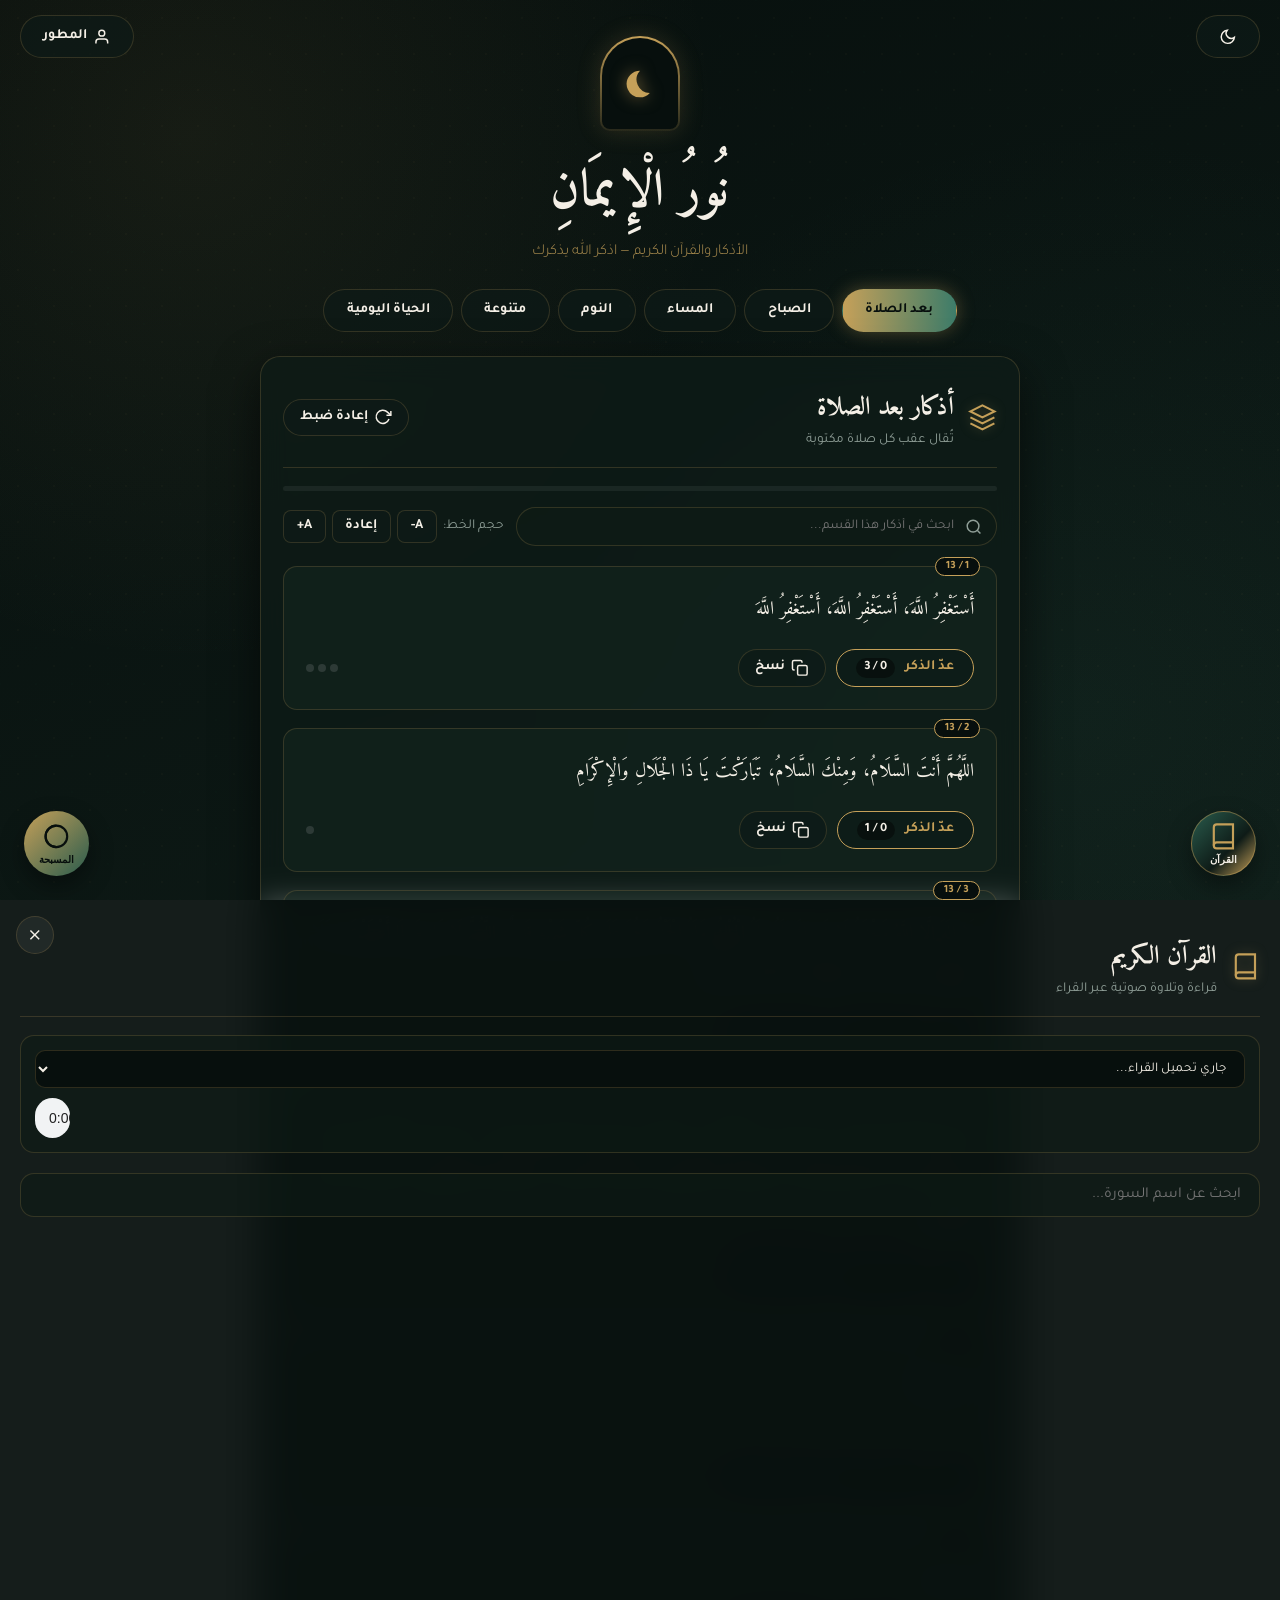
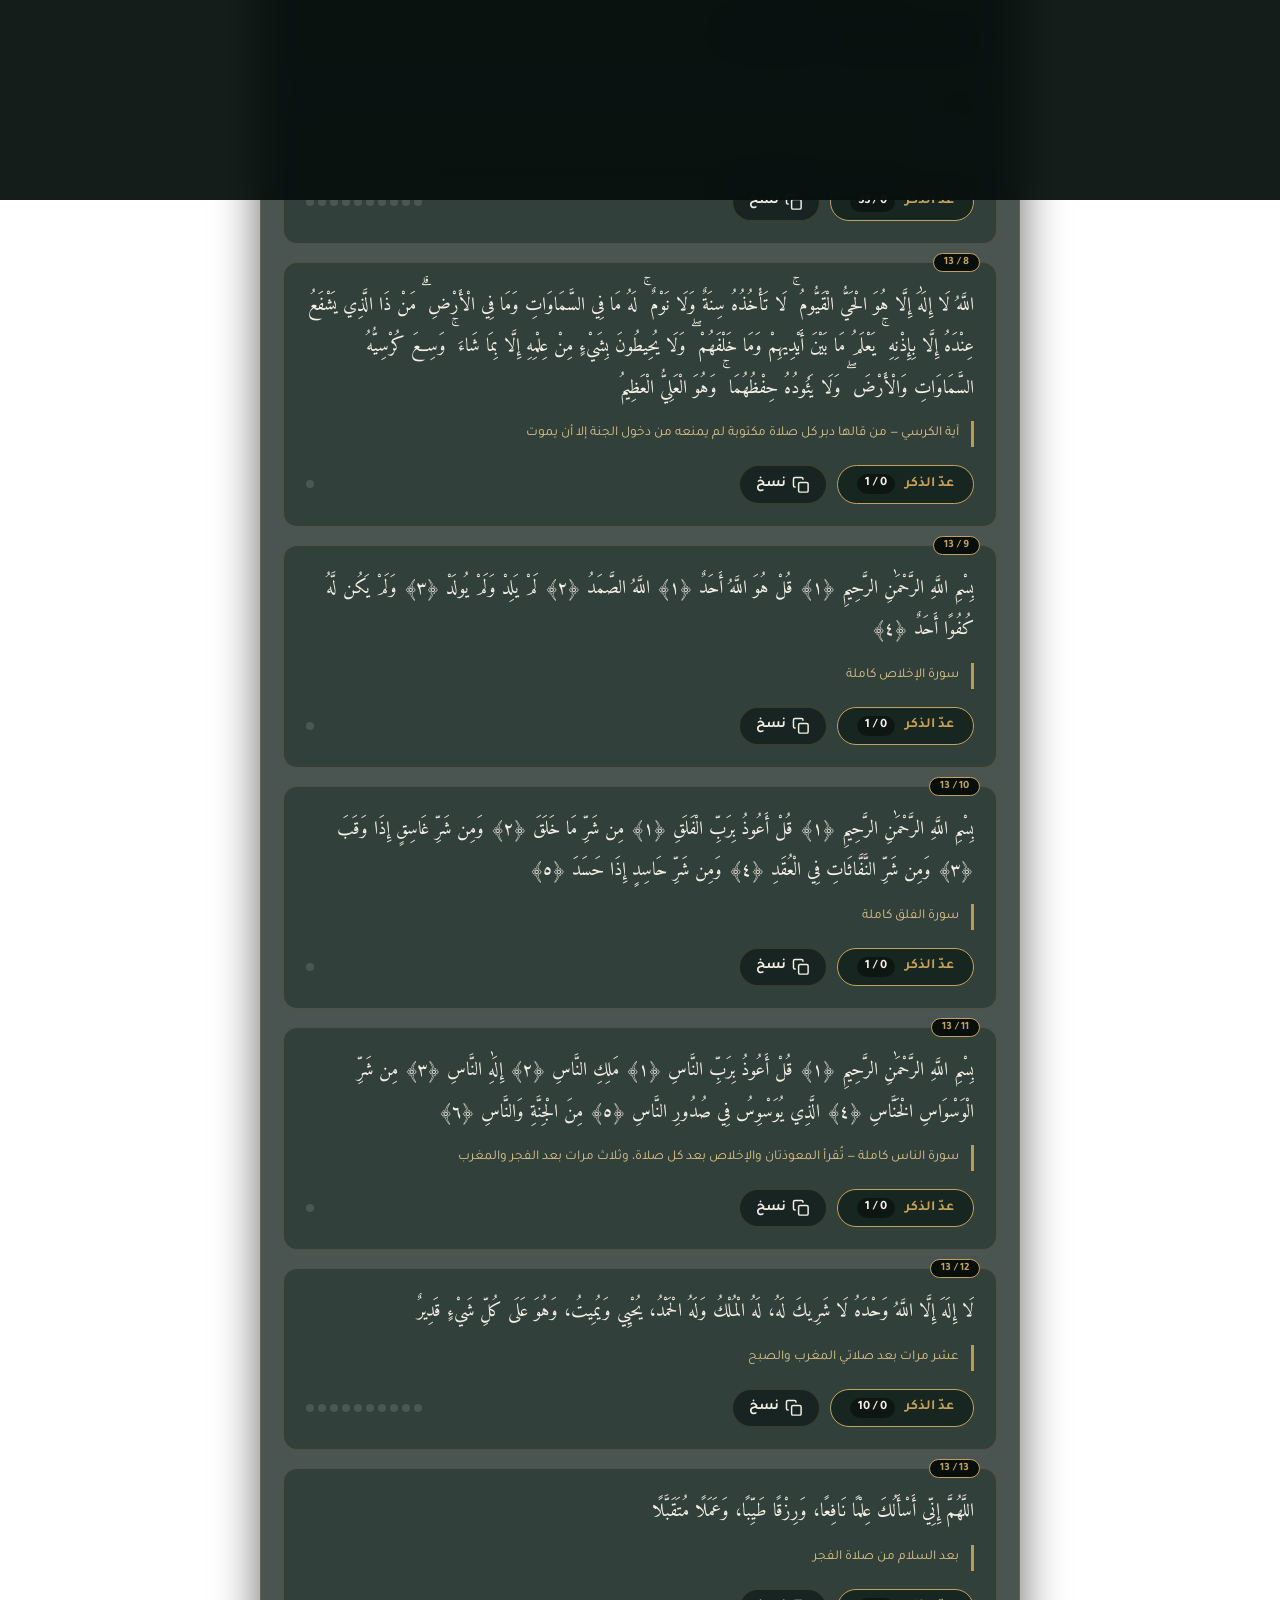
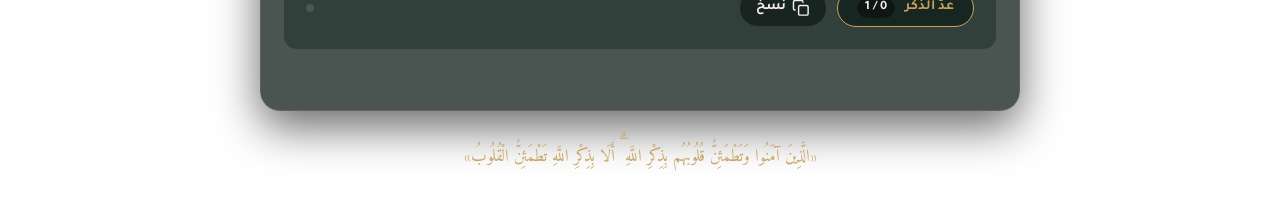
==== commit c36d91eb: "Add files via upload" ====
--- a/index.html
+++ b/index.html
@@ -16,12 +16,21 @@
 
 <header class="site-header">
   <div class="top-bar-tools">
-    <button id="themeToggleBtn" class="theme-btn" title="تبديل الثيم"><span class="btn-content">🌙</span></button>
-    <button id="developerBtn" class="developer-btn" title="عن المطور"><span class="btn-content">👨‍💻 المطور</span></button>
+    <button id="themeToggleBtn" class="theme-btn" title="تبديل الثيم">
+      <span class="btn-content">
+        <svg class="icon-svg theme-icon-dark" viewBox="0 0 24 24" fill="none" stroke="currentColor" stroke-width="2"><path d="M21 12.79A9 9 0 1 1 11.21 3 7 7 0 0 0 21 12.79z"></path></svg>
+      </span>
+    </button>
+    <button id="developerBtn" class="developer-btn" title="عن المطور">
+      <span class="btn-content">
+        <svg class="icon-svg" viewBox="0 0 24 24" fill="none" stroke="currentColor" stroke-width="2"><path d="M20 21v-2a4 4 0 0 0-4-4H8a4 4 0 0 0-4 4v2"></path><circle cx="12" cy="7" r="4"></circle></svg>
+        المطور
+      </span>
+    </button>
   </div>
   <div class="arch">
     <div class="arch-inner">
-      <span class="crescent">☾</span>
+      <svg class="crescent-svg" viewBox="0 0 24 24" fill="currentColor"><path d="M12 2a9.93 9.93 0 0 0-7.38 3.32A9.99 9.99 0 0 0 12 22a9.94 9.94 0 0 0 7.38-3.32A10 10 0 0 1 12 2z"/></svg>
     </div>
   </div>
   <h1 class="site-title">نُورُ الْإِيمَانِ</h1>
@@ -41,12 +50,19 @@
   <!-- قسم الأذكار -->
   <div id="azkarContainer">
     <section class="cat-header" id="catHeader">
-      <span class="cat-icon" id="catIcon">🕌</span>
+      <span class="cat-icon" id="catIcon">
+        <svg class="icon-svg lg" viewBox="0 0 24 24" fill="none" stroke="currentColor" stroke-width="1.8"><path d="M12 2L2 7l10 5 10-5-10-5zM2 17l10 5 10-5M2 12l10 5 10-5"></path></svg>
+      </span>
       <div>
         <h2 id="catTitle">أذكار بعد الصلاة</h2>
         <p id="catDesc" class="cat-desc"></p>
       </div>
-      <button class="reset-cat-btn" id="resetCatBtn" title="إعادة ضبط عدّادات هذا القسم"><span class="btn-content">↺ إعادة ضبط</span></button>
+      <button class="reset-cat-btn" id="resetCatBtn" title="إعادة ضبط عدّادات هذا القسم">
+        <span class="btn-content">
+          <svg class="icon-svg" viewBox="0 0 24 24" fill="none" stroke="currentColor" stroke-width="2"><path d="M23 4v6h-6"></path><path d="M20.49 15a9 9 0 1 1-2.12-9.36L23 10"></path></svg>
+          إعادة ضبط
+        </span>
+      </button>
     </section>
 
     <div class="progress-track">
@@ -56,7 +72,10 @@
     <!-- أدوات التحكم والبحث -->
     <div class="azkar-tools">
       <div class="search-box">
-        <input type="text" id="azkarSearch" class="search-input" placeholder="🔍 ابحث في أذكار هذا القسم..." />
+        <div class="search-input-wrapper">
+          <svg class="search-icon-svg" viewBox="0 0 24 24" fill="none" stroke="currentColor" stroke-width="2"><circle cx="11" cy="11" r="8"></circle><line x1="21" y1="21" x2="16.65" y2="16.65"></line></svg>
+          <input type="text" id="azkarSearch" class="search-input" placeholder="ابحث في أذكار هذا القسم..." />
+        </div>
       </div>
       <div class="font-controls">
         <span>حجم الخط:</span>
@@ -72,16 +91,22 @@
 
 <!-- زر القرآن الكريم العائم -->
 <button id="openQuranFab" class="quran-fab" aria-label="افتح القرآن الكريم">
-  <span class="fab-icon">📖</span>
+  <span class="fab-icon">
+    <svg class="icon-svg lg" viewBox="0 0 24 24" fill="none" stroke="currentColor" stroke-width="1.8"><path d="M4 19.5A2.5 2.5 0 0 1 6.5 17H20"></path><path d="M6.5 2H20v20H6.5A2.5 2.5 0 0 1 4 19.5v-15A2.5 2.5 0 0 1 6.5 2z"></path></svg>
+  </span>
   <span class="fab-label">القرآن</span>
 </button>
 
 <!-- درج القرآن الكريم الجانبي -->
 <div class="quran-drawer" id="quranDrawer">
-  <button class="close-modal" id="closeQuranDrawer" aria-label="إغلاق">✕</button>
+  <button class="close-modal" id="closeQuranDrawer" aria-label="إغلاق">
+    <svg class="icon-svg" viewBox="0 0 24 24" fill="none" stroke="currentColor" stroke-width="2"><line x1="18" y1="6" x2="6" y2="18"></line><line x1="6" y1="6" x2="18" y2="18"></line></svg>
+  </button>
 
   <section class="cat-header" style="margin-top: 10px;">
-    <span class="cat-icon">📖</span>
+    <span class="cat-icon">
+      <svg class="icon-svg lg" viewBox="0 0 24 24" fill="none" stroke="currentColor" stroke-width="1.8"><path d="M4 19.5A2.5 2.5 0 0 1 6.5 17H20"></path><path d="M6.5 2H20v20H6.5A2.5 2.5 0 0 1 4 19.5v-15A2.5 2.5 0 0 1 6.5 2z"></path></svg>
+    </span>
     <div>
       <h2>القرآن الكريم</h2>
       <p class="cat-desc">قراءة وتلاوة صوتية عبر القراء </p>
@@ -104,10 +129,20 @@
 
   <!-- عرض السورة المختارة -->
   <div id="surahView" class="surah-view" style="display: none;">
-    <button id="backToSurahList" class="back-btn"><span class="btn-content">← العودة للفهرس</span></button>
+    <button id="backToSurahList" class="back-btn">
+      <span class="btn-content">
+        <svg class="icon-svg" viewBox="0 0 24 24" fill="none" stroke="currentColor" stroke-width="2"><line x1="19" y1="12" x2="5" y2="12"></line><polyline points="12 19 5 12 12 5"></polyline></svg>
+        العودة للفهرس
+      </span>
+    </button>
     <div class="surah-title-box">
       <h2 id="surahTitle" class="surah-title"></h2>
-      <button id="playSurahBtn" class="play-surah-btn"><span class="btn-content">▶ تشغيل الصوت</span></button>
+      <button id="playSurahBtn" class="play-surah-btn">
+        <span class="btn-content">
+          <svg class="icon-svg" viewBox="0 0 24 24" fill="currentColor"><polygon points="5 3 19 12 5 21 5 3"></polygon></svg>
+          تشغيل الصوت
+        </span>
+      </button>
     </div>
     <div id="surahContent" class="surah-content"></div>
   </div>
@@ -115,13 +150,17 @@
 
 <!-- زر المسبحة العائم -->
 <button id="openTasbih" class="tasbih-fab" aria-label="افتح المسبحة الإلكترونية">
-  <span class="fab-beads">۝</span>
+  <span class="fab-beads">
+    <svg class="icon-svg lg" viewBox="0 0 24 24" fill="none" stroke="currentColor" stroke-width="1.8"><circle cx="12" cy="12" r="9"></circle><path d="M12 3a9 9 0 0 0 0 18"></path></svg>
+  </span>
   <span class="fab-label">المسبحة</span>
 </button>
 
 <!-- درج المسبحة الجانبي -->
 <div class="tasbih-drawer" id="tasbihOverlay">
-  <button class="close-modal" id="closeTasbih" aria-label="إغلاق">✕</button>
+  <button class="close-modal" id="closeTasbih" aria-label="إغلاق">
+    <svg class="icon-svg" viewBox="0 0 24 24" fill="none" stroke="currentColor" stroke-width="2"><line x1="18" y1="6" x2="6" y2="18"></line><line x1="6" y1="6" x2="18" y2="18"></line></svg>
+  </button>
 
   <div class="drawer-top">
     <h3>المسبحة الإلكترونية</h3>
@@ -160,8 +199,12 @@
 <!-- الشاشة المنبثقة الخاصة بالمطور -->
 <div class="modal-overlay" id="devModalOverlay">
   <div class="dev-modal">
-    <button class="close-modal" id="closeDevModal" aria-label="إغلاق">✕</button>
-    <div class="dev-avatar">👨‍💻</div>
+    <button class="close-modal" id="closeDevModal" aria-label="إغلاق">
+      <svg class="icon-svg" viewBox="0 0 24 24" fill="none" stroke="currentColor" stroke-width="2"><line x1="18" y1="6" x2="6" y2="18"></line><line x1="6" y1="6" x2="18" y2="18"></line></svg>
+    </button>
+    <div class="dev-avatar">
+      <svg class="icon-svg xl" viewBox="0 0 24 24" fill="none" stroke="currentColor" stroke-width="1.5"><polygon points="12 2 2 7 12 12 22 7 12 2"></polygon><polyline points="2 17 12 22 22 17"></polyline><polyline points="2 12 12 17 22 12"></polyline></svg>
+    </div>
     <h3 class="dev-name">Sung</h3>
     <p class="dev-bio">
       مرحبًا أنا برهوم مطوّر مواقع وبوتات واتساب من مصر 🇪🇬  أعمل على تطوير مشاريع تقنية تهدف إلى تقديم تجربة بسيطة سريعة ونافعة وأسأل الله أن يجعل هذا العمل خالصًا لوجهه الكريم.
@@ -172,13 +215,22 @@
     </blockquote>
     <div class="dev-social-links">
       <a href="https://wa.me/+201067668406/?text=السلام+عليكم" target="_blank" class="social-btn whatsapp">
-        <span class="btn-content">💬 واتساب</span>
+        <span class="btn-content">
+          <svg class="icon-svg" viewBox="0 0 24 24" fill="none" stroke="currentColor" stroke-width="2"><path d="M21 11.5a8.38 8.38 0 0 1-.9 3.8 8.5 8.5 0 0 1-7.6 4.7 8.38 8.38 0 0 1-3.8-.9L3 21l1.9-5.7a8.38 8.38 0 0 1-.9-3.8 8.5 8.5 0 0 1 4.7-7.6 8.38 8.38 0 0 1 3.8-.9h.5a8.48 8.48 0 0 1 8 8v.5z"></path></svg>
+          واتساب
+        </span>
       </a>
       <a href="https://www.instagram.com/x9_sung_7x/profilecard/?igsh=MWcyazRpajhxZG02Zg==" target="_blank" class="social-btn instagram">
-        <span class="btn-content">📸 إنستغرام</span>
+        <span class="btn-content">
+          <svg class="icon-svg" viewBox="0 0 24 24" fill="none" stroke="currentColor" stroke-width="2"><rect x="2" y="2" width="20" height="20" rx="5" ry="5"></rect><path d="M16 11.37A4 4 0 1 1 12.63 8 4 4 0 0 1 16 11.37z"></path><line x1="17.5" y1="6.5" x2="17.51" y2="6.5"></line></svg>
+          إنستغرام
+        </span>
       </a>
       <a href="https://github.com/Hema8756" target="_blank" class="social-btn github">
-        <span class="btn-content">🌐 GitHub</span>
+        <span class="btn-content">
+          <svg class="icon-svg" viewBox="0 0 24 24" fill="none" stroke="currentColor" stroke-width="2"><path d="M9 19c-5 1.5-5-2.5-7-3m14 6v-3.87a3.37 3.37 0 0 0-.94-2.61c3.14-.35 6.44-1.54 6.44-7A5.44 5.44 0 0 0 20 4.77 5.07 5.07 0 0 0 19.91 1S18.73.65 16 2.48a13.38 13.38 0 0 0-7 0C6.27.65 5.09 1 5.09 1A5.07 5.07 0 0 0 5 4.77a5.44 5.44 0 0 0-1.5 3.78c0 5.42 3.3 6.61 6.44 7A3.37 3.37 0 0 0 9 18.13V22"></path></svg>
+          GitHub
+        </span>
       </a>
     </div>
   </div>
@@ -190,4 +242,4 @@
 
 <script src="script.js"></script>
 </body>
-</html>+</html>
--- a/style.css
+++ b/style.css
@@ -1,27 +1,27 @@
-/* ============ Design Tokens (Glassmorphism Theme) ============ */
+/* ============ Design Tokens (Islamic Luxury Dark & Light Theme) ============ */
 :root {
-  --bg-dark-1: #0A0F1D;
-  --bg-dark-2: #161F33;
-  --glass-bg: rgba(30, 41, 59, 0.55);
-  --glass-card: rgba(255, 255, 255, 0.05);
-  --glass-card-hover: rgba(255, 255, 255, 0.09);
-  --glass-card-done: rgba(47, 168, 201, 0.12);
-  --glass-border: rgba(255, 255, 255, 0.1);
-  --glass-border-bright: rgba(56, 189, 248, 0.3);
+  --bg-dark-1: #070F0D;
+  --bg-dark-2: #0E1B17;
+  --glass-bg: rgba(14, 27, 23, 0.75);
+  --glass-card: rgba(23, 41, 35, 0.45);
+  --glass-card-hover: rgba(30, 54, 46, 0.65);
+  --glass-card-done: rgba(197, 160, 89, 0.12);
+  --glass-border: rgba(197, 160, 89, 0.2);
+  --glass-border-bright: rgba(197, 160, 89, 0.45);
   
-  --neon-blue: #38BDF8;
-  --neon-cyan: #2DD4BF;
-  --text-main: #F8FAFC;
-  --text-muted: #94A3B8;
+  --gold-primary: #C5A059;
+  --gold-light: #E5C889;
+  --emerald-accent: #2A5C4D;
+  --emerald-light: #3D7C69;
   
-  --shadow-glass: 0 12px 40px 0 rgba(0, 0, 0, 0.45);
-  --radius-lg: 24px;
-  --radius-md: 16px;
+  --text-main: #F4EFE6;
+  --text-muted: #8F9E97;
+  
+  --shadow-glass: 0 16px 45px 0 rgba(0, 0, 0, 0.6);
+  --radius-lg: 20px;
+  --radius-md: 14px;
   --font-display: 'Amiri', serif;
   --font-body: 'Tajawal', sans-serif;
-
-  --btn-bg: rgba(15, 23, 42, 0.8);
-  --btn-text: #38BDF8;
 }
 
 * { box-sizing: border-box; margin: 0; padding: 0; }
@@ -35,8 +35,8 @@
 body {
   font-family: var(--font-body);
   background: 
-    radial-gradient(circle at 20% 15%, rgba(56, 189, 248, 0.15), transparent 45%),
-    radial-gradient(circle at 80% 75%, rgba(45, 212, 191, 0.12), transparent 45%),
+    radial-gradient(circle at 15% 15%, rgba(197, 160, 89, 0.08), transparent 40%),
+    radial-gradient(circle at 85% 80%, rgba(42, 92, 77, 0.12), transparent 45%),
     linear-gradient(160deg, var(--bg-dark-1) 0%, var(--bg-dark-2) 100%);
   color: var(--text-main);
   min-height: 100vh;
@@ -49,12 +49,22 @@
 
 .pattern-overlay {
   position: fixed; inset: 0; z-index: 0; pointer-events: none; opacity: 0.03;
-  background-image: radial-gradient(var(--neon-blue) 1px, transparent 1px), radial-gradient(var(--neon-cyan) 1px, transparent 1px);
-  background-size: 40px 40px; background-position: 0 0, 20px 20px;
-}
+  background-image: radial-gradient(var(--gold-primary) 1px, transparent 1px), radial-gradient(var(--emerald-accent) 1px, transparent 1px);
+  background-size: 36px 36px; background-position: 0 0, 18px 18px;
+}
+
+/* ============ Icon SVG Helper Classes ============ */
+.icon-svg {
+  width: 1.1rem;
+  height: 1.1rem;
+  display: inline-block;
+  vertical-align: middle;
+}
+.icon-svg.lg { width: 1.8rem; height: 1.8rem; }
+.icon-svg.xl { width: 3rem; height: 3rem; }
 
 /* ============ Header ============ */
-.site-header { position: relative; z-index: 1; text-align: center; padding: 30px 20px 28px; }
+.site-header { position: relative; z-index: 1; text-align: center; padding: 36px 20px 28px; }
 
 .top-bar-tools { 
   position: absolute; 
@@ -69,17 +79,17 @@
 }
 
 .arch {
-  width: 90px; height: 110px; margin: 0 auto 16px;
-  background: linear-gradient(180deg, var(--neon-blue), rgba(56, 189, 248, 0.2));
-  border-radius: 45px 45px 12px 12px; display: flex; align-items: flex-start; justify-content: center; padding: 3px;
-  box-shadow: 0 0 30px rgba(56, 189, 248, 0.3);
-}
-.arch-inner { width: 100%; height: 100%; background: var(--bg-dark-1); border-radius: 42px 42px 9px 9px; display: flex; align-items: center; justify-content: center; }
-.crescent { font-size: 2.2rem; color: var(--neon-blue); text-shadow: 0 0 20px rgba(56, 189, 248, 0.8); }
-.site-title { font-family: var(--font-display); font-weight: 700; font-size: clamp(2.2rem, 5vw, 3.2rem); color: var(--text-main); }
-.site-sub { margin-top: 6px; font-size: 0.95rem; color: var(--neon-blue); font-weight: 300; }
-
-/* ============ Uiverse Style Custom Buttons ============ */
+  width: 80px; height: 95px; margin: 0 auto 16px;
+  background: linear-gradient(180deg, var(--gold-primary), rgba(197, 160, 89, 0.15));
+  border-radius: 40px 40px 10px 10px; display: flex; align-items: flex-start; justify-content: center; padding: 2px;
+  box-shadow: 0 0 25px rgba(197, 160, 89, 0.18);
+}
+.arch-inner { width: 100%; height: 100%; background: var(--bg-dark-1); border-radius: 38px 38px 8px 8px; display: flex; align-items: center; justify-content: center; }
+.crescent-svg { width: 2rem; height: 2rem; color: var(--gold-primary); filter: drop-shadow(0 0 8px rgba(197, 160, 89, 0.5)); }
+.site-title { font-family: var(--font-display); font-weight: 700; font-size: clamp(2.2rem, 5vw, 3.2rem); color: var(--text-main); letter-spacing: 0.5px; }
+.site-sub { margin-top: 6px; font-size: 0.95rem; color: var(--gold-primary); font-weight: 300; opacity: 0.9; }
+
+/* ============ Styled Buttons ============ */
 .tab-btn,
 .count-btn,
 .reset-cat-btn,
@@ -94,15 +104,15 @@
 .counter-actions button {
   position: relative;
   overflow: hidden;
-  height: 2.8rem;
-  padding: 0 1.5rem;
+  height: 2.7rem;
+  padding: 0 1.4rem;
   border-radius: 999px;
-  background: rgba(15, 23, 42, 0.75);
+  background: rgba(14, 27, 23, 0.7);
   border: 1px solid var(--glass-border);
   color: var(--text-main);
   font-family: var(--font-body);
   font-weight: 600;
-  font-size: 0.9rem;
+  font-size: 0.88rem;
   cursor: pointer;
   display: inline-flex;
   align-items: center;
@@ -110,11 +120,6 @@
   gap: 8px;
   text-decoration: none;
   transition: color 0.3s ease, border-color 0.3s ease, box-shadow 0.3s ease, transform 0.2s ease;
-  /* backdrop-filter removed here on purpose: applying blur to every button (tabs, count/copy
-     buttons on every azkar card, etc.) forces the GPU to composite a blur layer per element,
-     which is the main cause of lag on weak phones. The background is already near-opaque
-     (rgba .75) so the visual difference is negligible. Blur is kept only on the few large
-     surfaces below (#app, drawers, modal) where it actually matters. */
   z-index: 1;
 }
 
@@ -148,11 +153,11 @@
   height: 100%;
   border-radius: inherit;
   background: linear-gradient(
-    82.3deg,
-    rgba(56, 189, 248, 0.95) 10.8%,
-    rgba(45, 212, 191, 0.95) 94.3%
+    90deg,
+    rgba(197, 160, 89, 0.9) 0%,
+    rgba(61, 124, 105, 0.9) 100%
   );
-  transition: transform 0.475s cubic-bezier(0.25, 1, 0.5, 1);
+  transition: transform 0.4s cubic-bezier(0.25, 1, 0.5, 1);
   z-index: 1;
 }
 
@@ -183,22 +188,22 @@
 .social-btn:hover,
 .dhikr-chip:hover,
 .counter-actions button:hover {
-  color: #0F172A;
+  color: #070F0D;
   border-color: transparent;
-  box-shadow: 0 0 18px rgba(56, 189, 248, 0.45);
+  box-shadow: 0 0 16px rgba(197, 160, 89, 0.3);
 }
 
 .tab-btn.active,
 .dhikr-chip.active {
   background: linear-gradient(
-    82.3deg,
-    rgba(56, 189, 248, 1) 10.8%,
-    rgba(45, 212, 191, 1) 94.3%
+    90deg,
+    rgba(197, 160, 89, 1) 0%,
+    rgba(61, 124, 105, 1) 100%
   );
-  color: #0F172A;
+  color: #070F0D;
   border-color: transparent;
   font-weight: 700;
-  box-shadow: 0 0 20px rgba(56, 189, 248, 0.55);
+  box-shadow: 0 0 18px rgba(197, 160, 89, 0.35);
 }
 
 .tab-btn.active::before,
@@ -207,50 +212,52 @@
 }
 
 /* ============ Tabs ============ */
-.tabs { position: relative; z-index: 1; display: flex; justify-content: center; flex-wrap: wrap; gap: 10px; padding: 0 16px 24px; }
+.tabs { position: relative; z-index: 1; display: flex; justify-content: center; flex-wrap: wrap; gap: 8px; padding: 0 16px 24px; }
 
 /* ============ Main Container ============ */
 #app {
-  position: relative; z-index: 1; max-width: 760px; margin: 0 auto; background: var(--glass-bg); backdrop-filter: blur(12px); -webkit-backdrop-filter: blur(12px);
+  position: relative; z-index: 1; max-width: 760px; margin: 0 auto; background: var(--glass-bg); backdrop-filter: blur(14px); -webkit-backdrop-filter: blur(14px);
   border: 1px solid var(--glass-border); border-radius: var(--radius-lg); padding: 28px 22px 60px; min-height: 60vh; box-shadow: var(--shadow-glass);
 }
 .cat-header { display: flex; align-items: center; gap: 14px; border-bottom: 1px solid var(--glass-border); padding-bottom: 18px; margin-bottom: 18px; }
-.cat-icon { font-size: 2.2rem; filter: drop-shadow(0 0 8px rgba(56, 189, 248, 0.4)); }
+.cat-icon { color: var(--gold-primary); filter: drop-shadow(0 0 6px rgba(197, 160, 89, 0.3)); display: flex; align-items: center; }
 .cat-header h2 { font-family: var(--font-display); font-size: 1.6rem; color: var(--text-main); }
 .cat-desc { font-size: 0.85rem; color: var(--text-muted); margin-top: 2px; }
-.reset-cat-btn { margin-inline-start: auto; height: 2.4rem; padding: 0 1rem; }
-
-.progress-track { height: 6px; border-radius: 999px; background: rgba(255, 255, 255, 0.08); overflow: hidden; margin-bottom: 16px; }
-.progress-fill { height: 100%; width: 0%; background: linear-gradient(90deg, var(--neon-blue), var(--neon-cyan)); box-shadow: 0 0 12px var(--neon-blue); transition: width 0.4s ease; }
+.reset-cat-btn { margin-inline-start: auto; height: 2.3rem; padding: 0 1rem; }
+
+.progress-track { height: 5px; border-radius: 999px; background: rgba(255, 255, 255, 0.06); overflow: hidden; margin-bottom: 16px; }
+.progress-fill { height: 100%; width: 0%; background: linear-gradient(90deg, var(--gold-primary), var(--emerald-light)); box-shadow: 0 0 10px var(--gold-primary); transition: width 0.4s ease; }
 
 .azkar-tools { display: flex; flex-wrap: wrap; align-items: center; justify-content: space-between; gap: 12px; margin-bottom: 20px; }
 .search-box { flex: 1; min-width: 200px; }
-.search-input { width: 100%; padding: 10px 16px; border-radius: 999px; border: 1px solid var(--glass-border); background: rgba(15, 23, 42, 0.6); color: var(--text-main); font-family: var(--font-body); outline: none; transition: all 0.3s ease; }
-.search-input:focus { border-color: var(--neon-blue); box-shadow: 0 0 12px rgba(56, 189, 248, 0.3); }
+.search-input-wrapper { position: relative; display: flex; align-items: center; }
+.search-icon-svg { position: absolute; right: 14px; width: 1.1rem; height: 1.1rem; color: var(--text-muted); pointer-events: none; }
+.search-input { width: 100%; padding: 10px 42px 10px 16px; border-radius: 999px; border: 1px solid var(--glass-border); background: rgba(14, 27, 23, 0.6); color: var(--text-main); font-family: var(--font-body); outline: none; transition: all 0.3s ease; }
+.search-input:focus { border-color: var(--gold-primary); box-shadow: 0 0 12px rgba(197, 160, 89, 0.2); }
 
 .font-controls { display: flex; align-items: center; justify-content: flex-end; gap: 6px; font-size: 0.85rem; color: var(--text-muted); }
-.font-btn { height: 2.2rem; padding: 0 0.8rem; border-radius: 8px; }
+.font-btn { height: 2.1rem; padding: 0 0.8rem; border-radius: 8px; }
 
 /* ============ Azkar List ============ */
 .azkar-list { list-style: none; display: flex; flex-direction: column; gap: 18px; }
-.zikr-card { background: var(--glass-card); border: 1px solid var(--glass-border); border-radius: var(--radius-md); padding: 20px; position: relative; transition: all 0.25s ease; content-visibility: auto; contain-intrinsic-size: 0 260px; }
+.zikr-card { background: var(--glass-card); border: 1px solid var(--glass-border); border-radius: var(--radius-md); padding: 22px; position: relative; transition: all 0.25s ease; }
 .zikr-card:hover { background: var(--glass-card-hover); border-color: var(--glass-border-bright); }
-.zikr-card.done { border-color: var(--neon-cyan); background: var(--glass-card-done); }
-.zikr-index { position: absolute; top: -10px; right: 16px; background: var(--bg-dark-1); border: 1px solid var(--neon-blue); color: var(--neon-blue); font-size: 0.7rem; font-weight: 700; padding: 2px 10px; border-radius: 999px; }
+.zikr-card.done { border-color: var(--emerald-light); background: var(--glass-card-done); }
+.zikr-index { position: absolute; top: -10px; right: 16px; background: var(--bg-dark-1); border: 1px solid var(--gold-primary); color: var(--gold-primary); font-size: 0.7rem; font-weight: 700; padding: 2px 10px; border-radius: 999px; }
 .zikr-text { font-family: var(--font-display); font-size: 1.25rem; line-height: 2.2; color: var(--text-main); }
-.zikr-fadl { margin-top: 12px; font-size: 0.85rem; color: var(--neon-cyan); border-right: 3px solid var(--neon-cyan); padding-right: 12px; line-height: 1.9; }
-
-.zikr-footer { display: flex; align-items: center; justify-content: space-between; margin-top: 16px; gap: 12px; flex-wrap: wrap; }
+.zikr-fadl { margin-top: 12px; font-size: 0.85rem; color: var(--gold-light); border-right: 3px solid var(--gold-primary); padding-right: 12px; line-height: 1.9; opacity: 0.95; }
+
+.zikr-footer { display: flex; align-items: center; justify-content: space-between; margin-top: 18px; gap: 12px; flex-wrap: wrap; }
 .zikr-actions { display: flex; align-items: center; gap: 10px; }
-.count-btn { height: 2.5rem; padding: 0 1.2rem; color: var(--neon-blue); border-color: var(--neon-blue); }
-.count-badge { background: rgba(0, 0, 0, 0.35); border-radius: 999px; padding: 2px 8px; font-size: 0.8rem; margin-inline-start: 4px; color: var(--text-main); }
-.zikr-card.done .count-btn { background: var(--neon-cyan); color: #0F172A; border-color: var(--neon-cyan); }
-
-.copy-btn { height: 2.5rem; padding: 0 1rem; border-radius: 12px; }
+.count-btn { height: 2.4rem; padding: 0 1.2rem; color: var(--gold-primary); border-color: var(--gold-primary); }
+.count-badge { background: rgba(0, 0, 0, 0.4); border-radius: 999px; padding: 2px 8px; font-size: 0.8rem; margin-inline-start: 4px; color: var(--text-main); }
+.zikr-card.done .count-btn { background: var(--emerald-light); color: #070F0D; border-color: var(--emerald-light); }
+
+.copy-btn { height: 2.4rem; padding: 0 1rem; border-radius: 999px; }
 
 .mini-beads { display: flex; gap: 4px; margin-inline-start: auto; }
-.mini-bead { width: 9px; height: 9px; border-radius: 50%; background: rgba(255, 255, 255, 0.15); transition: all 0.25s ease; }
-.mini-bead.on { background: var(--neon-blue); box-shadow: 0 0 8px var(--neon-blue); transform: scale(1.2); }
+.mini-bead { width: 8px; height: 8px; border-radius: 50%; background: rgba(255, 255, 255, 0.12); transition: all 0.25s ease; }
+.mini-bead.on { background: var(--gold-primary); box-shadow: 0 0 6px var(--gold-primary); transform: scale(1.25); }
 
 /* ============ Floating Quran Button & Drawer ============ */
 .quran-fab {
@@ -262,31 +269,32 @@
   flex-direction: column;
   align-items: center;
   justify-content: center;
-  background: linear-gradient(144deg, #AF40FF, #5B42F3 50%, #00DDEB);
-  color: #ffffff;
-  border: none;
-  width: 70px;
-  height: 70px;
+  background: linear-gradient(135deg, var(--emerald-accent), var(--bg-dark-2) 60%, var(--gold-primary));
+  color: var(--text-main);
+  border: 1px solid var(--glass-border-bright);
+  width: 65px;
+  height: 65px;
   border-radius: 50%;
-  box-shadow: rgba(151, 65, 252, 0.4) 0 10px 25px;
+  box-shadow: 0 10px 25px rgba(0, 0, 0, 0.4);
   cursor: pointer;
   transition: transform 0.3s ease, box-shadow 0.3s ease;
 }
 
 .quran-fab:hover {
   transform: scale(1.08);
-  box-shadow: rgba(151, 65, 252, 0.6) 0 15px 30px;
-}
-
-.fab-icon { font-size: 1.4rem; line-height: 1; }
+  box-shadow: 0 15px 30px rgba(197, 160, 89, 0.25);
+}
+
+.fab-icon { display: flex; align-items: center; justify-content: center; color: var(--gold-primary); }
+.fab-label { font-size: 0.65rem; font-weight: 700; margin-top: 2px; }
 
 .quran-drawer {
   position: fixed;
   inset: 0;
   z-index: 50;
-  background: rgba(10, 15, 29, 0.92);
-  backdrop-filter: blur(14px);
-  -webkit-backdrop-filter: blur(14px);
+  background: rgba(7, 15, 13, 0.94);
+  backdrop-filter: blur(16px);
+  -webkit-backdrop-filter: blur(16px);
   display: flex;
   flex-direction: column;
   transform: translateY(100%);
@@ -300,18 +308,18 @@
 }
 
 /* ============ قسم القرآن ومشغل الصوت ============ */
-.audio-player-container { display: flex; flex-direction: column; gap: 10px; margin-bottom: 20px; background: rgba(15, 23, 42, 0.6); border: 1px solid var(--glass-border); padding: 14px; border-radius: var(--radius-md); }
+.audio-player-container { display: flex; flex-direction: column; gap: 10px; margin-bottom: 20px; background: rgba(14, 27, 23, 0.6); border: 1px solid var(--glass-border); padding: 14px; border-radius: var(--radius-md); }
 .quran-select { width: 100%; padding: 10px 14px; border-radius: 10px; border: 1px solid var(--glass-border); background: var(--bg-dark-1); color: var(--text-main); font-family: var(--font-body); outline: none; }
 .quran-audio-element { width: 100%; height: 40px; border-radius: 8px; }
 
-.quran-search-input { width: 100%; padding: 12px 18px; border-radius: var(--radius-md); border: 1px solid var(--glass-border); background: rgba(15, 23, 42, 0.6); color: var(--text-main); font-family: var(--font-body); font-size: 0.95rem; margin-bottom: 20px; outline: none; }
-.quran-search-input:focus { border-color: #5B42F3; box-shadow: 0 0 10px rgba(175, 64, 255, 0.4); }
-
-/* ============ Uiverse Surah Cards Style ============ */
+.quran-search-input { width: 100%; padding: 12px 18px; border-radius: var(--radius-md); border: 1px solid var(--glass-border); background: rgba(14, 27, 23, 0.6); color: var(--text-main); font-family: var(--font-body); font-size: 0.95rem; margin-bottom: 20px; outline: none; }
+.quran-search-input:focus { border-color: var(--gold-primary); box-shadow: 0 0 10px rgba(197, 160, 89, 0.25); }
+
+/* ============ Surah Cards Style ============ */
 .surah-grid {
   display: grid;
   grid-template-columns: repeat(auto-fill, minmax(180px, 1fr));
-  gap: 18px;
+  gap: 16px;
   justify-items: center;
   padding: 10px 0;
 }
@@ -319,23 +327,23 @@
 .surah-card.card {
   width: 100%;
   max-width: 200px;
-  height: 220px;
-  border-radius: 20px;
-  padding: 4px;
-  box-shadow: rgba(151, 65, 252, 0.25) 0 15px 30px -5px;
-  background-image: linear-gradient(144deg, #AF40FF, #5B42F3 50%, #00DDEB);
+  height: 200px;
+  border-radius: var(--radius-md);
+  padding: 2px;
+  box-shadow: 0 10px 25px rgba(0, 0, 0, 0.3);
+  background: linear-gradient(145deg, var(--gold-primary), var(--emerald-accent));
   cursor: pointer;
   transition: transform 0.3s ease, box-shadow 0.3s ease;
 }
 
 .surah-card.card:hover {
-  transform: translateY(-5px);
-  box-shadow: rgba(151, 65, 252, 0.5) 0 20px 35px -5px;
+  transform: translateY(-4px);
+  box-shadow: 0 15px 30px rgba(197, 160, 89, 0.25);
 }
 
 .card__content {
-  background: rgb(5, 6, 45);
-  border-radius: 17px;
+  background: var(--bg-dark-2);
+  border-radius: calc(var(--radius-md) - 2px);
   width: 100%;
   height: 100%;
   display: flex;
@@ -347,40 +355,45 @@
 }
 
 .surah-num {
-  font-size: 0.8rem;
-  color: #00DDEB;
+  font-size: 0.78rem;
+  color: var(--gold-primary);
   font-weight: bold;
 }
 
 .surah-name {
   font-family: var(--font-display);
   font-size: 1.45rem;
-  color: #FFFFFF;
-  margin: 10px 0;
-  text-shadow: 0 0 10px rgba(175, 64, 255, 0.5);
+  color: var(--text-main);
+  margin: 8px 0;
+  text-shadow: 0 0 8px rgba(197, 160, 89, 0.2);
 }
 
 .surah-info {
-  font-size: 0.8rem;
-  color: #94A3B8;
+  font-size: 0.78rem;
+  color: var(--text-muted);
   display: block;
 }
 
 .surah-title-box { display: flex; align-items: center; justify-content: space-between; border-bottom: 1px solid var(--glass-border); padding-bottom: 12px; margin-bottom: 15px; }
-.surah-title { font-family: var(--font-display); font-size: 1.8rem; color: #00DDEB; }
-
-.surah-content { font-family: var(--font-display); font-size: 1.45rem; line-height: 2.6; text-align: justify; color: var(--text-main); background: rgba(15, 23, 42, 0.4); padding: 20px; border-radius: var(--radius-md); border: 1px solid var(--glass-border); }
+.surah-title { font-family: var(--font-display); font-size: 1.8rem; color: var(--gold-primary); }
+
+.surah-content { font-family: var(--font-display); font-size: 1.45rem; line-height: 2.6; text-align: justify; color: var(--text-main); background: rgba(14, 27, 23, 0.4); padding: 20px; border-radius: var(--radius-md); border: 1px solid var(--glass-border); }
 
 /* ============ Floating Tasbih Button & Drawer ============ */
-.tasbih-fab { position: fixed; bottom: 24px; left: 24px; z-index: 20; display: flex; flex-direction: column; align-items: center; justify-content: center; background: linear-gradient(135deg, var(--neon-blue), var(--neon-cyan)); color: var(--bg-dark-1); border: none; width: 70px; height: 70px; border-radius: 50%; box-shadow: 0 0 25px rgba(56, 189, 248, 0.5); cursor: pointer; transition: transform 0.3s ease; }
+.tasbih-fab { 
+  position: fixed; bottom: 24px; left: 24px; z-index: 20; 
+  display: flex; flex-direction: column; align-items: center; justify-content: center; 
+  background: linear-gradient(135deg, var(--gold-primary), var(--emerald-accent)); 
+  color: var(--bg-dark-1); border: none; width: 65px; height: 65px; border-radius: 50%; 
+  box-shadow: 0 10px 25px rgba(0,0,0,0.4); cursor: pointer; transition: transform 0.3s ease; 
+}
 .tasbih-fab:hover { transform: scale(1.08); }
-.fab-beads { font-size: 1.4rem; line-height: 1; }
-.fab-label { font-size: 0.65rem; font-weight: 700; }
-
-.tasbih-drawer { position: fixed; inset: 0; z-index: 50; background: rgba(10, 15, 29, 0.88); backdrop-filter: blur(14px); -webkit-backdrop-filter: blur(14px); display: flex; flex-direction: column; transform: translateX(105%); transition: transform 0.38s cubic-bezier(0.34, 1, 0.64, 1); padding: 20px; }
+.fab-beads { display: flex; align-items: center; justify-content: center; }
+
+.tasbih-drawer { position: fixed; inset: 0; z-index: 50; background: rgba(7, 15, 13, 0.94); backdrop-filter: blur(16px); -webkit-backdrop-filter: blur(16px); display: flex; flex-direction: column; transform: translateX(105%); transition: transform 0.38s cubic-bezier(0.34, 1, 0.64, 1); padding: 20px; }
 [dir="rtl"] .tasbih-drawer { transform: translateX(105%); }
 .tasbih-drawer.open { transform: translateX(0); }
-.close-modal { position: absolute; top: 16px; left: 16px; z-index: 2; width: 38px; height: 38px; border-radius: 50%; border: 1px solid var(--glass-border); background: rgba(255, 255, 255, 0.08); color: var(--text-main); cursor: pointer; font-size: 1.1rem; }
+.close-modal { position: absolute; top: 16px; left: 16px; z-index: 2; width: 38px; height: 38px; border-radius: 50%; border: 1px solid var(--glass-border); background: rgba(255, 255, 255, 0.05); color: var(--text-main); cursor: pointer; display: flex; align-items: center; justify-content: center; }
 
 .drawer-top { text-align: center; flex-shrink: 0; padding-top: 6px; }
 .drawer-top h3 { font-family: var(--font-display); color: var(--text-main); font-size: 1.4rem; margin-bottom: 12px; }
@@ -390,18 +403,18 @@
 .current-dhikr { font-family: var(--font-display); font-size: 1.25rem; color: var(--text-main); margin-bottom: 12px; }
 .counter-ring { position: relative; width: 100px; height: 100px; margin: 0 auto; }
 .ring-svg { width: 100%; height: 100%; transform: rotate(-90deg); }
-.ring-bg { fill: none; stroke: rgba(255, 255, 255, 0.1); stroke-width: 9; }
-.ring-fg { fill: none; stroke: var(--neon-blue); stroke-width: 9; stroke-linecap: round; stroke-dasharray: 326.7; stroke-dashoffset: 326.7; transition: stroke-dashoffset 0.3s ease; }
-.counter-number { position: absolute; inset: 0; display: flex; align-items: center; justify-content: center; font-family: var(--font-display); font-size: 2.2rem; font-weight: 700; color: var(--neon-blue); }
-.counter-round { font-size: 0.75rem; color: var(--neon-cyan); font-weight: 700; margin-top: 6px; }
+.ring-bg { fill: none; stroke: rgba(255, 255, 255, 0.08); stroke-width: 8; }
+.ring-fg { fill: none; stroke: var(--gold-primary); stroke-width: 8; stroke-linecap: round; stroke-dasharray: 326.7; stroke-dashoffset: 326.7; transition: stroke-dashoffset 0.3s ease; }
+.counter-number { position: absolute; inset: 0; display: flex; align-items: center; justify-content: center; font-family: var(--font-display); font-size: 2.2rem; font-weight: 700; color: var(--gold-primary); }
+.counter-round { font-size: 0.75rem; color: var(--gold-light); font-weight: 700; margin-top: 6px; }
 
 .counter-actions { display: flex; gap: 10px; justify-content: center; margin-top: 10px; }
 .counter-actions button { width: 40px; height: 40px; padding: 0; border-radius: 50%; font-size: 1.1rem; }
 
-.beads-track { position: relative; flex: 1; min-height: 0; margin: 16px auto 0; width: min(85px, 20vw); background: rgba(15, 23, 42, 0.8); border: 1px solid var(--glass-border); border-radius: 40px; overflow: hidden; touch-action: none; }
-.beads-string { position: absolute; left: 50%; top: 0; bottom: 0; width: 3px; transform: translateX(-50%); background: repeating-linear-gradient(180deg, var(--neon-blue) 0 8px, transparent 8px 16px); opacity: 0.4; }
-.bead-tassel { position: absolute; bottom: 14px; left: 50%; transform: translateX(-50%); width: 18px; height: 18px; border-radius: 50%; background: var(--neon-cyan); box-shadow: 0 0 12px var(--neon-cyan); }
-.drag-bead { position: absolute; left: 50%; top: 16px; transform: translateX(-50%); width: 52px; height: 52px; border-radius: 50%; background: radial-gradient(circle at 30% 30%, #7DD3FC, var(--neon-blue) 60%, #0284C7 100%); box-shadow: 0 0 20px rgba(56, 189, 248, 0.6); cursor: grab; transition: top 0.35s cubic-bezier(0.34, 1.56, 0.64, 1); }
+.beads-track { position: relative; flex: 1; min-height: 0; margin: 16px auto 0; width: min(85px, 20vw); background: rgba(14, 27, 23, 0.8); border: 1px solid var(--glass-border); border-radius: 40px; overflow: hidden; touch-action: none; }
+.beads-string { position: absolute; left: 50%; top: 0; bottom: 0; width: 2px; transform: translateX(-50%); background: repeating-linear-gradient(180deg, var(--gold-primary) 0 8px, transparent 8px 16px); opacity: 0.4; }
+.bead-tassel { position: absolute; bottom: 14px; left: 50%; transform: translateX(-50%); width: 16px; height: 16px; border-radius: 50%; background: var(--gold-primary); box-shadow: 0 0 10px var(--gold-primary); }
+.drag-bead { position: absolute; left: 50%; top: 16px; transform: translateX(-50%); width: 50px; height: 50px; border-radius: 50%; background: radial-gradient(circle at 30% 30%, #F4EFE6, var(--gold-primary) 60%, #7A5F26 100%); box-shadow: 0 0 16px rgba(197, 160, 89, 0.4); cursor: grab; transition: top 0.35s cubic-bezier(0.34, 1.56, 0.64, 1); }
 .drag-bead:active { cursor: grabbing; transition: none; }
 .drag-bead.snap-back { transition: top 0.35s cubic-bezier(0.34, 1.56, 0.64, 1); }
 .drag-hint { text-align: center; font-size: 0.72rem; color: var(--text-muted); margin-top: 14px; flex-shrink: 0; }
@@ -411,9 +424,9 @@
   position: fixed;
   inset: 0;
   z-index: 100;
-  background: rgba(10, 15, 29, 0.82);
-  backdrop-filter: blur(14px);
-  -webkit-backdrop-filter: blur(14px);
+  background: rgba(7, 15, 13, 0.88);
+  backdrop-filter: blur(16px);
+  -webkit-backdrop-filter: blur(16px);
   display: flex;
   align-items: center;
   justify-content: center;
@@ -447,14 +460,16 @@
 }
 
 .dev-avatar {
-  font-size: 3rem;
+  color: var(--gold-primary);
   margin-bottom: 8px;
+  display: flex;
+  justify-content: center;
 }
 
 .dev-name {
   font-family: var(--font-display);
   font-size: 1.6rem;
-  color: var(--neon-blue);
+  color: var(--gold-primary);
   margin-bottom: 12px;
 }
 
@@ -469,12 +484,12 @@
   font-family: var(--font-display);
   font-size: 1.05rem;
   line-height: 2;
-  color: var(--neon-cyan);
-  background: rgba(45, 212, 191, 0.08);
+  color: var(--gold-light);
+  background: rgba(197, 160, 89, 0.08);
   border-radius: var(--radius-md);
   padding: 14px;
   margin-bottom: 20px;
-  border: 1px solid rgba(45, 212, 191, 0.2);
+  border: 1px solid rgba(197, 160, 89, 0.2);
 }
 
 .dev-quran-verse span {
@@ -492,24 +507,26 @@
 
 .social-btn {
   width: 100%;
-  height: 2.8rem;
-}
-
-.site-footer { position: relative; z-index: 1; text-align: center; padding: 30px 20px 40px; color: var(--neon-blue); font-family: var(--font-display); font-size: 1.05rem; max-width: 620px; margin: 0 auto; line-height: 2; opacity: 0.9; }
+  height: 2.7rem;
+}
+
+.site-footer { position: relative; z-index: 1; text-align: center; padding: 30px 20px 40px; color: var(--gold-primary); font-family: var(--font-display); font-size: 1.05rem; max-width: 620px; margin: 0 auto; line-height: 2; opacity: 0.9; }
 
 /* ============ Light Theme Overrides ============ */
 body.light-theme {
-  --bg-dark-1: #F1F5F9;
-  --bg-dark-2: #E2E8F0;
-  --glass-bg: rgba(255, 255, 255, 0.75);
-  --glass-card: rgba(255, 255, 255, 0.85);
-  --glass-card-hover: rgba(255, 255, 255, 1);
-  --glass-card-done: rgba(45, 212, 191, 0.18);
-  --glass-border: rgba(0, 0, 0, 0.1);
-  --text-main: #0F172A;
-  --text-muted: #475569;
-  --neon-blue: #0284C7;
-  --neon-cyan: #0D9488;
+  --bg-dark-1: #F5F1E8;
+  --bg-dark-2: #EAE3D2;
+  --glass-bg: rgba(245, 241, 232, 0.82);
+  --glass-card: rgba(255, 253, 248, 0.9);
+  --glass-card-hover: rgba(255, 253, 248, 1);
+  --glass-card-done: rgba(42, 92, 77, 0.12);
+  --glass-border: rgba(165, 130, 65, 0.22);
+  --text-main: #1C2B26;
+  --text-muted: #5B6C65;
+  --gold-primary: #9E7D3B;
+  --gold-light: #7A5F26;
+  --emerald-accent: #2A5C4D;
+  --emerald-light: #1F4A3F;
 }
 
 body.light-theme .tab-btn,
@@ -523,17 +540,17 @@
 body.light-theme .developer-btn,
 body.light-theme .social-btn,
 body.light-theme .dhikr-chip {
-  background: #FFFFFF;
-  color: #0F172A;
-  border-color: rgba(0, 0, 0, 0.12);
+  background: #FFFDF8;
+  color: #1C2B26;
+  border-color: rgba(165, 130, 65, 0.22);
 }
 
 body.light-theme .search-input,
 body.light-theme .quran-select,
 body.light-theme .quran-search-input {
-  background: #FFFFFF;
-  color: #0F172A;
-  border-color: rgba(0, 0, 0, 0.12);
+  background: #FFFDF8;
+  color: #1C2B26;
+  border-color: rgba(165, 130, 65, 0.22);
 }
 
 @media (max-width: 480px) {
@@ -541,5 +558,5 @@
   .drag-bead { width: 44px; height: 44px; }
   .azkar-tools { flex-direction: column; align-items: stretch; }
   .font-controls { justify-content: center; }
-  .surah-card.card { max-width: 100%; height: 200px; }
-}+  .surah-card.card { max-width: 100%; height: 190px; }
+}
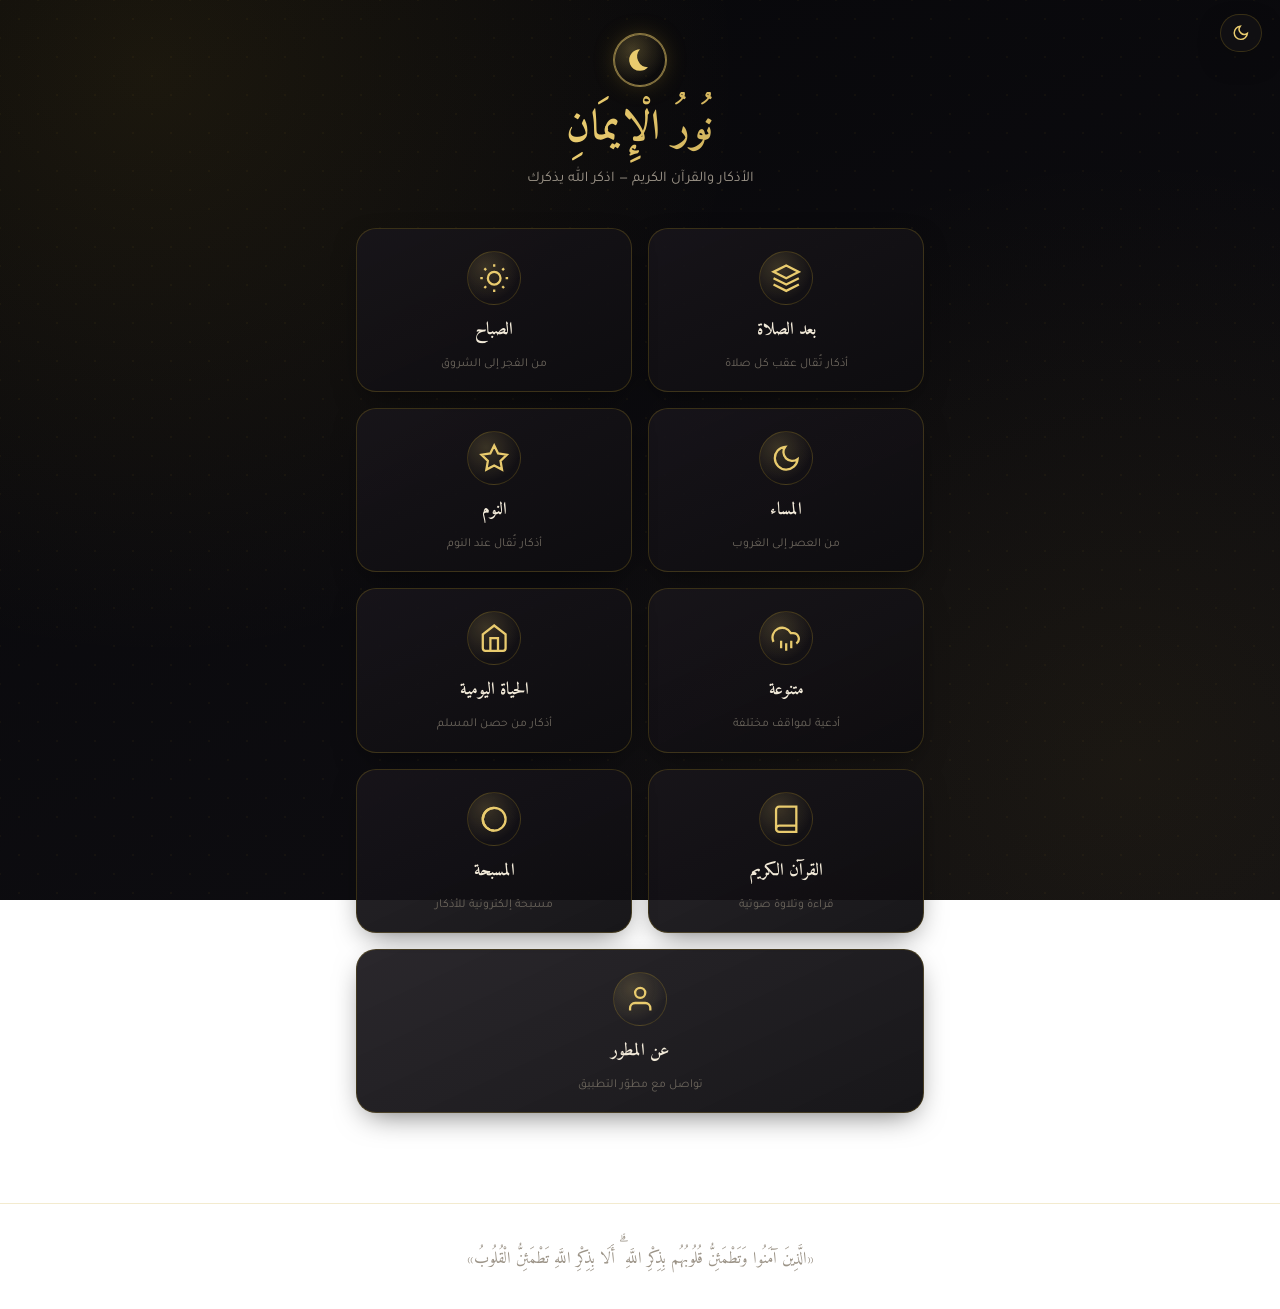
==== commit ca2e5065: "Add files via upload" ====
--- a/index.html
+++ b/index.html
@@ -11,7 +11,6 @@
 </head>
 <body>
 
-<!-- خلفية زخرفية -->
 <div class="pattern-overlay"></div>
 
 <header class="site-header">
@@ -21,12 +20,7 @@
         <svg class="icon-svg theme-icon-dark" viewBox="0 0 24 24" fill="none" stroke="currentColor" stroke-width="2"><path d="M21 12.79A9 9 0 1 1 11.21 3 7 7 0 0 0 21 12.79z"></path></svg>
       </span>
     </button>
-    <button id="developerBtn" class="developer-btn" title="عن المطور">
-      <span class="btn-content">
-        <svg class="icon-svg" viewBox="0 0 24 24" fill="none" stroke="currentColor" stroke-width="2"><path d="M20 21v-2a4 4 0 0 0-4-4H8a4 4 0 0 0-4 4v2"></path><circle cx="12" cy="7" r="4"></circle></svg>
-        المطور
-      </span>
-    </button>
+    <span></span>
   </div>
   <div class="arch">
     <div class="arch-inner">
@@ -37,164 +31,65 @@
   <p class="site-sub">الأذكار والقرآن الكريم — اذكر الله يذكرك</p>
 </header>
 
-<nav class="tabs" id="tabs">
-  <button class="tab-btn active" data-cat="afterPrayer"><span class="btn-content">بعد الصلاة</span></button>
-  <button class="tab-btn" data-cat="morning"><span class="btn-content">الصباح</span></button>
-  <button class="tab-btn" data-cat="evening"><span class="btn-content">المساء</span></button>
-  <button class="tab-btn" data-cat="sleep"><span class="btn-content">النوم</span></button>
-  <button class="tab-btn" data-cat="misc"><span class="btn-content">متنوعة</span></button>
-  <button class="tab-btn" data-cat="daily"><span class="btn-content">الحياة اليومية</span></button>
-</nav>
+<main>
+  <div class="home-grid">
 
-<main id="app">
-  <!-- قسم الأذكار -->
-  <div id="azkarContainer">
-    <section class="cat-header" id="catHeader">
-      <span class="cat-icon" id="catIcon">
-        <svg class="icon-svg lg" viewBox="0 0 24 24" fill="none" stroke="currentColor" stroke-width="1.8"><path d="M12 2L2 7l10 5 10-5-10-5zM2 17l10 5 10-5M2 12l10 5 10-5"></path></svg>
-      </span>
-      <div>
-        <h2 id="catTitle">أذكار بعد الصلاة</h2>
-        <p id="catDesc" class="cat-desc"></p>
-      </div>
-      <button class="reset-cat-btn" id="resetCatBtn" title="إعادة ضبط عدّادات هذا القسم">
-        <span class="btn-content">
-          <svg class="icon-svg" viewBox="0 0 24 24" fill="none" stroke="currentColor" stroke-width="2"><path d="M23 4v6h-6"></path><path d="M20.49 15a9 9 0 1 1-2.12-9.36L23 10"></path></svg>
-          إعادة ضبط
-        </span>
-      </button>
-    </section>
-
-    <div class="progress-track">
-      <div class="progress-fill" id="progressFill"></div>
+    <div class="home-card" data-href="zikr.html?cat=afterPrayer">
+      <span class="home-card-icon"><svg class="icon-svg lg" viewBox="0 0 24 24" fill="none" stroke="currentColor" stroke-width="1.8"><path d="M12 2L2 7l10 5 10-5-10-5zM2 17l10 5 10-5M2 12l10 5 10-5"></path></svg></span>
+      <span class="home-card-title">بعد الصلاة</span>
+      <span class="home-card-desc">أذكار تُقال عقب كل صلاة</span>
     </div>
 
-    <!-- أدوات التحكم والبحث -->
-    <div class="azkar-tools">
-      <div class="search-box">
-        <div class="search-input-wrapper">
-          <svg class="search-icon-svg" viewBox="0 0 24 24" fill="none" stroke="currentColor" stroke-width="2"><circle cx="11" cy="11" r="8"></circle><line x1="21" y1="21" x2="16.65" y2="16.65"></line></svg>
-          <input type="text" id="azkarSearch" class="search-input" placeholder="ابحث في أذكار هذا القسم..." />
-        </div>
-      </div>
-      <div class="font-controls">
-        <span>حجم الخط:</span>
-        <button id="decFontBtn" class="font-btn" title="تصغير الخط"><span class="btn-content">A-</span></button>
-        <button id="resetFontBtn" class="font-btn" title="إعادة ضبط الخط"><span class="btn-content">إعادة</span></button>
-        <button id="incFontBtn" class="font-btn" title="تكبير الخط"><span class="btn-content">A+</span></button>
-      </div>
+    <div class="home-card" data-href="zikr.html?cat=morning">
+      <span class="home-card-icon"><svg class="icon-svg lg" viewBox="0 0 24 24" fill="none" stroke="currentColor" stroke-width="1.8"><circle cx="12" cy="12" r="5"></circle><line x1="12" y1="1" x2="12" y2="3"></line><line x1="12" y1="21" x2="12" y2="23"></line><line x1="4.22" y1="4.22" x2="5.64" y2="5.64"></line><line x1="18.36" y1="18.36" x2="19.78" y2="19.78"></line><line x1="1" y1="12" x2="3" y2="12"></line><line x1="21" y1="12" x2="23" y2="12"></line><line x1="4.22" y1="19.78" x2="5.64" y2="18.36"></line><line x1="18.36" y1="5.64" x2="19.78" y2="4.22"></line></svg></span>
+      <span class="home-card-title">الصباح</span>
+      <span class="home-card-desc">من الفجر إلى الشروق</span>
     </div>
 
-    <ul class="azkar-list" id="azkarList"></ul>
+    <div class="home-card" data-href="zikr.html?cat=evening">
+      <span class="home-card-icon"><svg class="icon-svg lg" viewBox="0 0 24 24" fill="none" stroke="currentColor" stroke-width="1.8"><path d="M21 12.79A9 9 0 1 1 11.21 3 7 7 0 0 0 21 12.79z"></path></svg></span>
+      <span class="home-card-title">المساء</span>
+      <span class="home-card-desc">من العصر إلى الغروب</span>
+    </div>
+
+    <div class="home-card" data-href="zikr.html?cat=sleep">
+      <span class="home-card-icon"><svg class="icon-svg lg" viewBox="0 0 24 24" fill="none" stroke="currentColor" stroke-width="1.8"><polygon points="12 2 15.09 8.26 22 9.27 17 14.14 18.18 21.02 12 17.77 5.82 21.02 7 14.14 2 9.27 8.91 8.26 12 2"></polygon></svg></span>
+      <span class="home-card-title">النوم</span>
+      <span class="home-card-desc">أذكار تُقال عند النوم</span>
+    </div>
+
+    <div class="home-card" data-href="zikr.html?cat=misc">
+      <span class="home-card-icon"><svg class="icon-svg lg" viewBox="0 0 24 24" fill="none" stroke="currentColor" stroke-width="1.8"><path d="M20 16.2A4.5 4.5 0 0 0 17.5 8h-1.8A7 7 0 1 0 2 14.9"></path><path d="M16 14v6"></path><path d="M8 14v6"></path><path d="M12 16v6"></path></svg></span>
+      <span class="home-card-title">متنوعة</span>
+      <span class="home-card-desc">أدعية لمواقف مختلفة</span>
+    </div>
+
+    <div class="home-card" data-href="zikr.html?cat=daily">
+      <span class="home-card-icon"><svg class="icon-svg lg" viewBox="0 0 24 24" fill="none" stroke="currentColor" stroke-width="1.8"><path d="M3 9l9-7 9 7v11a2 2 0 0 1-2 2H5a2 2 0 0 1-2-2z"></path><polyline points="9 22 9 12 15 12 15 22"></polyline></svg></span>
+      <span class="home-card-title">الحياة اليومية</span>
+      <span class="home-card-desc">أذكار من حصن المسلم</span>
+    </div>
+
+    <div class="home-card" data-href="quran.html">
+      <span class="home-card-icon"><svg class="icon-svg lg" viewBox="0 0 24 24" fill="none" stroke="currentColor" stroke-width="1.8"><path d="M4 19.5A2.5 2.5 0 0 1 6.5 17H20"></path><path d="M6.5 2H20v20H6.5A2.5 2.5 0 0 1 4 19.5v-15A2.5 2.5 0 0 1 6.5 2z"></path></svg></span>
+      <span class="home-card-title">القرآن الكريم</span>
+      <span class="home-card-desc">قراءة وتلاوة صوتية</span>
+    </div>
+
+    <div class="home-card" data-href="tasbih.html">
+      <span class="home-card-icon"><svg class="icon-svg lg" viewBox="0 0 24 24" fill="none" stroke="currentColor" stroke-width="1.8"><circle cx="12" cy="12" r="9"></circle><path d="M12 3a9 9 0 0 0 0 18"></path></svg></span>
+      <span class="home-card-title">المسبحة</span>
+      <span class="home-card-desc">مسبحة إلكترونية للأذكار</span>
+    </div>
+
+    <div class="home-card full" id="developerCard">
+      <span class="home-card-icon"><svg class="icon-svg lg" viewBox="0 0 24 24" fill="none" stroke="currentColor" stroke-width="1.8"><path d="M20 21v-2a4 4 0 0 0-4-4H8a4 4 0 0 0-4 4v2"></path><circle cx="12" cy="7" r="4"></circle></svg></span>
+      <span class="home-card-title">عن المطور</span>
+      <span class="home-card-desc">تواصل مع مطوّر التطبيق</span>
+    </div>
+
   </div>
 </main>
-
-<!-- زر القرآن الكريم العائم -->
-<button id="openQuranFab" class="quran-fab" aria-label="افتح القرآن الكريم">
-  <span class="fab-icon">
-    <svg class="icon-svg lg" viewBox="0 0 24 24" fill="none" stroke="currentColor" stroke-width="1.8"><path d="M4 19.5A2.5 2.5 0 0 1 6.5 17H20"></path><path d="M6.5 2H20v20H6.5A2.5 2.5 0 0 1 4 19.5v-15A2.5 2.5 0 0 1 6.5 2z"></path></svg>
-  </span>
-  <span class="fab-label">القرآن</span>
-</button>
-
-<!-- درج القرآن الكريم الجانبي -->
-<div class="quran-drawer" id="quranDrawer">
-  <button class="close-modal" id="closeQuranDrawer" aria-label="إغلاق">
-    <svg class="icon-svg" viewBox="0 0 24 24" fill="none" stroke="currentColor" stroke-width="2"><line x1="18" y1="6" x2="6" y2="18"></line><line x1="6" y1="6" x2="18" y2="18"></line></svg>
-  </button>
-
-  <section class="cat-header" style="margin-top: 10px;">
-    <span class="cat-icon">
-      <svg class="icon-svg lg" viewBox="0 0 24 24" fill="none" stroke="currentColor" stroke-width="1.8"><path d="M4 19.5A2.5 2.5 0 0 1 6.5 17H20"></path><path d="M6.5 2H20v20H6.5A2.5 2.5 0 0 1 4 19.5v-15A2.5 2.5 0 0 1 6.5 2z"></path></svg>
-    </span>
-    <div>
-      <h2>القرآن الكريم</h2>
-      <p class="cat-desc">قراءة وتلاوة صوتية عبر القراء </p>
-    </div>
-  </section>
-
-  <!-- مشغل الصوت وقائمة القراء -->
-  <div class="audio-player-container">
-    <select id="reciterSelect" class="quran-select">
-      <option value="">جاري تحميل القراء...</option>
-    </select>
-    <audio id="quranAudio" controls class="quran-audio-element"></audio>
-  </div>
-
-  <!-- شريط بحث عن سورة -->
-  <input type="text" id="quranSearch" class="quran-search-input" placeholder="ابحث عن اسم السورة..." />
-  
-  <!-- قائمة السور (الفهرس) -->
-  <div id="surahList" class="surah-grid"></div>
-
-  <!-- عرض السورة المختارة -->
-  <div id="surahView" class="surah-view" style="display: none;">
-    <button id="backToSurahList" class="back-btn">
-      <span class="btn-content">
-        <svg class="icon-svg" viewBox="0 0 24 24" fill="none" stroke="currentColor" stroke-width="2"><line x1="19" y1="12" x2="5" y2="12"></line><polyline points="12 19 5 12 12 5"></polyline></svg>
-        العودة للفهرس
-      </span>
-    </button>
-    <div class="surah-title-box">
-      <h2 id="surahTitle" class="surah-title"></h2>
-      <button id="playSurahBtn" class="play-surah-btn">
-        <span class="btn-content">
-          <svg class="icon-svg" viewBox="0 0 24 24" fill="currentColor"><polygon points="5 3 19 12 5 21 5 3"></polygon></svg>
-          تشغيل الصوت
-        </span>
-      </button>
-    </div>
-    <div id="surahContent" class="surah-content"></div>
-  </div>
-</div>
-
-<!-- زر المسبحة العائم -->
-<button id="openTasbih" class="tasbih-fab" aria-label="افتح المسبحة الإلكترونية">
-  <span class="fab-beads">
-    <svg class="icon-svg lg" viewBox="0 0 24 24" fill="none" stroke="currentColor" stroke-width="1.8"><circle cx="12" cy="12" r="9"></circle><path d="M12 3a9 9 0 0 0 0 18"></path></svg>
-  </span>
-  <span class="fab-label">المسبحة</span>
-</button>
-
-<!-- درج المسبحة الجانبي -->
-<div class="tasbih-drawer" id="tasbihOverlay">
-  <button class="close-modal" id="closeTasbih" aria-label="إغلاق">
-    <svg class="icon-svg" viewBox="0 0 24 24" fill="none" stroke="currentColor" stroke-width="2"><line x1="18" y1="6" x2="6" y2="18"></line><line x1="6" y1="6" x2="18" y2="18"></line></svg>
-  </button>
-
-  <div class="drawer-top">
-    <h3>المسبحة الإلكترونية</h3>
-    <div class="dhikr-select" id="dhikrSelect">
-      <button class="dhikr-chip active" data-text="سُبْحَانَ اللَّهِ"><span class="btn-content">سبحان الله</span></button>
-      <button class="dhikr-chip" data-text="الْحَمْدُ لِلَّهِ"><span class="btn-content">الحمد لله</span></button>
-      <button class="dhikr-chip" data-text="اللَّهُ أَكْبَرُ"><span class="btn-content">الله أكبر</span></button>
-      <button class="dhikr-chip" data-text="لَا إِلَهَ إِلَّا اللَّهُ"><span class="btn-content">لا إله إلا الله</span></button>
-      <button class="dhikr-chip" data-text="أَسْتَغْفِرُ اللَّهَ"><span class="btn-content">أستغفر الله</span></button>
-    </div>
-    <p class="current-dhikr" id="currentDhikrText">سُبْحَانَ اللَّهِ</p>
-
-    <div class="counter-ring">
-      <svg viewBox="0 0 120 120" class="ring-svg">
-        <circle cx="60" cy="60" r="52" class="ring-bg"/>
-        <circle cx="60" cy="60" r="52" class="ring-fg" id="ringFg"/>
-      </svg>
-      <div class="counter-number" id="counterNumber">0</div>
-    </div>
-    <p class="counter-round" id="counterRound">الدورة: 1</p>
-    <div class="counter-actions">
-      <button id="counterMinus" title="إنقاص"><span class="btn-content">−</span></button>
-      <button id="counterReset" title="إعادة ضبط"><span class="btn-content">↺</span></button>
-    </div>
-  </div>
-
-  <div class="beads-track" id="beadsTrack">
-    <div class="beads-string"></div>
-    <div class="bead drag-bead" id="dragBead"></div>
-    <div class="bead-tassel"></div>
-  </div>
-
-  <p class="drag-hint">اسحب الخرزة لأسفل الشاشة أو اضغط عليها للعدّ</p>
-</div>
 
 <!-- الشاشة المنبثقة الخاصة بالمطور -->
 <div class="modal-overlay" id="devModalOverlay">
@@ -210,7 +105,7 @@
       مرحبًا أنا برهوم مطوّر مواقع وبوتات واتساب من مصر 🇪🇬  أعمل على تطوير مشاريع تقنية تهدف إلى تقديم تجربة بسيطة سريعة ونافعة وأسأل الله أن يجعل هذا العمل خالصًا لوجهه الكريم.
     </p>
     <blockquote class="dev-quran-verse">
-      « وَقُلِ اعْمَلُوا فَسَيَرَى اللَّهُ عَمَلَكُمْ وَرَسُولُهُ وَالْمُؤْمِنُونَ »
+      « وَقُلِ اعْمَلُوا فَسَيَرَى اللَّهُ عَمَلَكُمْ وَرَسُولُهُ وَالْمُؤْمِنُونَ »
       <span>[التوبة: 105]</span>
     </blockquote>
     <div class="dev-social-links">
@@ -240,6 +135,13 @@
   <p>«الَّذِينَ آمَنُوا وَتَطْمَئِنُّ قُلُوبُهُم بِذِكْرِ اللَّهِ ۗ أَلَا بِذِكْرِ اللَّهِ تَطْمَئِنُّ الْقُلُوبُ»</p>
 </footer>
 
-<script src="script.js"></script>
+<script src="common.js"></script>
+<script>
+  document.querySelectorAll(".home-card[data-href]").forEach(function (card) {
+    card.addEventListener("click", function () {
+      window.location.href = card.getAttribute("data-href");
+    });
+  });
+</script>
 </body>
 </html>
--- a/style.css
+++ b/style.css
@@ -1,562 +1,542 @@
-/* ============ Design Tokens (Islamic Luxury Dark & Light Theme) ============ */
+/* ================================================================
+   نُورُ الْإِيمَانِ — نظام التصميم (ذهبي × أسود، طراز فاخر)
+   ================================================================ */
 :root {
-  --bg-dark-1: #070F0D;
-  --bg-dark-2: #0E1B17;
-  --glass-bg: rgba(14, 27, 23, 0.75);
-  --glass-card: rgba(23, 41, 35, 0.45);
-  --glass-card-hover: rgba(30, 54, 46, 0.65);
-  --glass-card-done: rgba(197, 160, 89, 0.12);
-  --glass-border: rgba(197, 160, 89, 0.2);
-  --glass-border-bright: rgba(197, 160, 89, 0.45);
-  
-  --gold-primary: #C5A059;
-  --gold-light: #E5C889;
-  --emerald-accent: #2A5C4D;
-  --emerald-light: #3D7C69;
-  
-  --text-main: #F4EFE6;
-  --text-muted: #8F9E97;
-  
-  --shadow-glass: 0 16px 45px 0 rgba(0, 0, 0, 0.6);
+  --void-1: #07070A;
+  --void-2: #0F0E12;
+  --panel: rgba(20, 18, 22, 0.72);
+  --panel-solid: #16141A;
+  --card-bg: linear-gradient(155deg, rgba(24, 21, 26, 0.92) 0%, rgba(14, 13, 16, 0.96) 100%);
+  --card-bg-hover: linear-gradient(155deg, rgba(30, 26, 32, 0.95) 0%, rgba(18, 16, 20, 0.98) 100%);
+  --card-bg-done: linear-gradient(155deg, rgba(41, 32, 16, 0.55) 0%, rgba(18, 15, 12, 0.9) 100%);
+
+  --gold-deep: #7A5C1E;
+  --gold: #C9A227;
+  --gold-bright: #E9CB6E;
+  --gold-pale: #F3E3AE;
+
+  --border-gold: rgba(201, 162, 39, 0.22);
+  --border-gold-bright: rgba(233, 203, 110, 0.55);
+
+  --ink: #F1E9D8;
+  --ink-muted: #9C9488;
+  --ink-faint: #6C665D;
+
+  --shadow-deep: 0 24px 60px -12px rgba(0, 0, 0, 0.75);
+  --shadow-card: 0 10px 30px -10px rgba(0, 0, 0, 0.6);
+  --glow-gold: 0 0 0 1px var(--border-gold-bright), 0 0 24px -4px rgba(201, 162, 39, 0.35);
+
+  --radius-xl: 26px;
   --radius-lg: 20px;
   --radius-md: 14px;
+  --radius-sm: 10px;
+
   --font-display: 'Amiri', serif;
   --font-body: 'Tajawal', sans-serif;
+
+  --ease: cubic-bezier(0.22, 1, 0.36, 1);
+}
+
+/* ---------- الثيم الفاتح ---------- */
+body.light-theme {
+  --void-1: #F7F2E6;
+  --void-2: #EFE7D2;
+  --panel: rgba(255, 253, 247, 0.75);
+  --panel-solid: #FFFDF7;
+  --card-bg: linear-gradient(155deg, rgba(255, 253, 247, 0.95) 0%, rgba(246, 240, 224, 0.98) 100%);
+  --card-bg-hover: linear-gradient(155deg, #FFFFFF 0%, #F3ECD8 100%);
+  --card-bg-done: linear-gradient(155deg, rgba(233, 203, 110, 0.28) 0%, rgba(246, 240, 224, 0.9) 100%);
+  --border-gold: rgba(122, 92, 30, 0.22);
+  --border-gold-bright: rgba(122, 92, 30, 0.5);
+  --ink: #201C13;
+  --ink-muted: #6B6352;
+  --ink-faint: #948C77;
+  --shadow-deep: 0 24px 60px -14px rgba(90, 70, 20, 0.25);
+  --shadow-card: 0 10px 26px -10px rgba(90, 70, 20, 0.22);
 }
 
 * { box-sizing: border-box; margin: 0; padding: 0; }
 
-body, #app, .zikr-card, .tasbih-drawer, .quran-drawer, .dhikr-chip, .counter-actions button {
-  transition: background 0.35s ease, color 0.35s ease, border-color 0.35s ease, box-shadow 0.35s ease;
-}
-
 html { scroll-behavior: smooth; }
+
+body, .card, .zikr-card, .tab-btn, .dhikr-chip, button, input, select {
+  transition: background 0.35s var(--ease), color 0.35s var(--ease), border-color 0.35s var(--ease),
+              box-shadow 0.35s var(--ease), transform 0.25s var(--ease);
+}
 
 body {
   font-family: var(--font-body);
-  background: 
-    radial-gradient(circle at 15% 15%, rgba(197, 160, 89, 0.08), transparent 40%),
-    radial-gradient(circle at 85% 80%, rgba(42, 92, 77, 0.12), transparent 45%),
-    linear-gradient(160deg, var(--bg-dark-1) 0%, var(--bg-dark-2) 100%);
-  color: var(--text-main);
+  background:
+    radial-gradient(circle at 12% 8%, rgba(201, 162, 39, 0.10), transparent 42%),
+    radial-gradient(circle at 88% 85%, rgba(201, 162, 39, 0.07), transparent 45%),
+    linear-gradient(160deg, var(--void-1) 0%, var(--void-2) 100%);
+  color: var(--ink);
   min-height: 100vh;
   overflow-x: hidden;
 }
-
-@media (min-width: 900px) {
-  body { background-attachment: fixed; }
-}
+@media (min-width: 900px) { body { background-attachment: fixed; } }
 
 .pattern-overlay {
-  position: fixed; inset: 0; z-index: 0; pointer-events: none; opacity: 0.03;
-  background-image: radial-gradient(var(--gold-primary) 1px, transparent 1px), radial-gradient(var(--emerald-accent) 1px, transparent 1px);
-  background-size: 36px 36px; background-position: 0 0, 18px 18px;
-}
-
-/* ============ Icon SVG Helper Classes ============ */
-.icon-svg {
-  width: 1.1rem;
-  height: 1.1rem;
-  display: inline-block;
-  vertical-align: middle;
-}
-.icon-svg.lg { width: 1.8rem; height: 1.8rem; }
+  position: fixed; inset: 0; z-index: 0; pointer-events: none; opacity: 0.05;
+  background-image:
+    radial-gradient(var(--gold) 1px, transparent 1px),
+    radial-gradient(var(--gold) 1px, transparent 1px);
+  background-size: 38px 38px;
+  background-position: 0 0, 19px 19px;
+}
+body.light-theme .pattern-overlay { opacity: 0.08; }
+
+/* ---------- أيقونات ---------- */
+.icon-svg { width: 1.1rem; height: 1.1rem; display: inline-block; vertical-align: middle; }
+.icon-svg.lg { width: 1.9rem; height: 1.9rem; }
 .icon-svg.xl { width: 3rem; height: 3rem; }
 
-/* ============ Header ============ */
-.site-header { position: relative; z-index: 1; text-align: center; padding: 36px 20px 28px; }
-
-.top-bar-tools { 
-  position: absolute; 
-  top: 15px; 
-  left: 20px; 
-  right: 20px;
-  z-index: 10; 
-  display: flex; 
-  justify-content: space-between;
-  align-items: center;
-  gap: 8px; 
-}
-
-.arch {
-  width: 80px; height: 95px; margin: 0 auto 16px;
-  background: linear-gradient(180deg, var(--gold-primary), rgba(197, 160, 89, 0.15));
-  border-radius: 40px 40px 10px 10px; display: flex; align-items: flex-start; justify-content: center; padding: 2px;
-  box-shadow: 0 0 25px rgba(197, 160, 89, 0.18);
-}
-.arch-inner { width: 100%; height: 100%; background: var(--bg-dark-1); border-radius: 38px 38px 8px 8px; display: flex; align-items: center; justify-content: center; }
-.crescent-svg { width: 2rem; height: 2rem; color: var(--gold-primary); filter: drop-shadow(0 0 8px rgba(197, 160, 89, 0.5)); }
-.site-title { font-family: var(--font-display); font-weight: 700; font-size: clamp(2.2rem, 5vw, 3.2rem); color: var(--text-main); letter-spacing: 0.5px; }
-.site-sub { margin-top: 6px; font-size: 0.95rem; color: var(--gold-primary); font-weight: 300; opacity: 0.9; }
-
-/* ============ Styled Buttons ============ */
-.tab-btn,
-.count-btn,
-.reset-cat-btn,
-.play-surah-btn,
-.back-btn,
-.font-btn,
-.copy-btn,
-.theme-btn,
-.developer-btn,
-.social-btn,
-.dhikr-chip,
+/* ---------- الرأس (ثابت في كل الصفحات) ---------- */
+.site-header { position: relative; z-index: 5; text-align: center; padding: 34px 20px 26px; }
+
+.top-bar-tools {
+  position: absolute; top: 14px; left: 18px; right: 18px; z-index: 10;
+  display: flex; justify-content: space-between; align-items: center; gap: 8px;
+}
+
+.icon-btn, .theme-btn, .home-btn, .back-btn {
+  display: inline-flex; align-items: center; gap: 7px;
+  background: var(--panel);
+  border: 1px solid var(--border-gold);
+  color: var(--gold-bright);
+  border-radius: 999px;
+  padding: 9px 16px;
+  font-family: var(--font-body);
+  font-size: 0.82rem;
+  font-weight: 700;
+  cursor: pointer;
+  backdrop-filter: blur(10px);
+  box-shadow: var(--shadow-card);
+}
+.theme-btn { padding: 9px 11px; }
+.icon-btn:hover, .theme-btn:hover, .home-btn:hover, .back-btn:hover {
+  border-color: var(--border-gold-bright);
+  box-shadow: var(--glow-gold);
+  transform: translateY(-1px);
+}
+.icon-btn .btn-content, .theme-btn .btn-content, .home-btn .btn-content, .back-btn .btn-content {
+  display: inline-flex; align-items: center; gap: 7px;
+}
+
+.arch { display: flex; justify-content: center; margin-bottom: 6px; }
+.arch-inner {
+  width: 52px; height: 52px; border-radius: 50%;
+  display: flex; align-items: center; justify-content: center;
+  background: radial-gradient(circle at 35% 30%, rgba(233, 203, 110, 0.25), transparent 70%);
+  border: 1px solid var(--border-gold-bright);
+  color: var(--gold-bright);
+  box-shadow: var(--glow-gold);
+}
+.crescent-svg { width: 26px; height: 26px; }
+
+.site-title {
+  font-family: var(--font-display);
+  font-size: clamp(1.9rem, 5vw, 2.6rem);
+  font-weight: 700;
+  letter-spacing: 0.5px;
+  background: linear-gradient(90deg, var(--gold-deep), var(--gold-bright) 45%, var(--gold-deep));
+  -webkit-background-clip: text; background-clip: text; color: transparent;
+  margin-top: 4px;
+}
+.site-sub { color: var(--ink-muted); font-size: 0.92rem; margin-top: 6px; }
+
+/* ---------- الفوتر ---------- */
+.site-footer {
+  position: relative; z-index: 1; text-align: center; padding: 40px 24px 34px;
+  font-family: var(--font-display);
+  color: var(--ink-muted); font-size: 1.02rem; line-height: 1.9;
+  border-top: 1px solid var(--border-gold);
+  margin-top: 30px;
+}
+
+/* ================================================================
+   الصفحة الرئيسية — شبكة البطاقات
+   ================================================================ */
+.home-grid {
+  position: relative; z-index: 1;
+  max-width: 620px; margin: 10px auto 0; padding: 4px 18px 20px;
+  display: grid; grid-template-columns: 1fr 1fr; gap: 16px;
+}
+.home-grid .home-card:only-child,
+.home-grid .home-card.full { grid-column: 1 / -1; }
+
+.home-card {
+  position: relative;
+  background: var(--card-bg);
+  border: 1px solid var(--border-gold);
+  border-radius: var(--radius-lg);
+  padding: 22px 14px 18px;
+  display: flex; flex-direction: column; align-items: center; gap: 10px;
+  text-align: center;
+  cursor: pointer;
+  box-shadow: var(--shadow-card);
+  overflow: hidden;
+}
+.home-card::before {
+  content: ""; position: absolute; inset: 0;
+  background: radial-gradient(circle at 50% 0%, rgba(201, 162, 39, 0.14), transparent 65%);
+  opacity: 0; transition: opacity 0.35s var(--ease);
+}
+.home-card:hover { border-color: var(--border-gold-bright); box-shadow: var(--glow-gold); transform: translateY(-3px); }
+.home-card:hover::before { opacity: 1; }
+.home-card:active { transform: translateY(0) scale(0.98); }
+
+.home-card-icon {
+  width: 54px; height: 54px; border-radius: 50%;
+  display: flex; align-items: center; justify-content: center;
+  background: radial-gradient(circle at 35% 30%, rgba(233, 203, 110, 0.18), transparent 70%);
+  border: 1px solid var(--border-gold);
+  color: var(--gold-bright);
+}
+.home-card-title { font-family: var(--font-display); font-weight: 700; font-size: 1.08rem; color: var(--ink); }
+.home-card-desc { font-size: 0.76rem; color: var(--ink-faint); line-height: 1.5; }
+
+/* ================================================================
+   بطاقات عامة / أقسام
+   ================================================================ */
+main { position: relative; z-index: 1; max-width: 640px; margin: 0 auto; padding: 0 18px 40px; }
+
+.page-nav {
+  display: flex; justify-content: flex-start; padding: 4px 18px 0; max-width: 640px; margin: 0 auto;
+}
+
+.cat-header { display: flex; align-items: center; gap: 14px; padding: 18px 4px 14px; }
+.cat-icon {
+  width: 48px; height: 48px; border-radius: 50%; flex-shrink: 0;
+  display: flex; align-items: center; justify-content: center;
+  background: var(--panel); border: 1px solid var(--border-gold); color: var(--gold-bright);
+}
+.cat-header h2 { font-family: var(--font-display); font-size: 1.3rem; color: var(--gold-pale); }
+.cat-desc { color: var(--ink-muted); font-size: 0.82rem; margin-top: 2px; }
+.reset-cat-btn { margin-inline-start: auto; }
+
+.progress-track {
+  height: 6px; border-radius: 999px; background: var(--panel);
+  border: 1px solid var(--border-gold); overflow: hidden; margin-bottom: 16px;
+}
+.progress-fill {
+  height: 100%; width: 0%; border-radius: 999px;
+  background: linear-gradient(90deg, var(--gold-deep), var(--gold-bright));
+  transition: width 0.4s var(--ease);
+}
+
+.tabs {
+  position: relative; z-index: 1; display: flex; gap: 8px; overflow-x: auto;
+  max-width: 640px; margin: 0 auto; padding: 6px 18px 14px;
+  scrollbar-width: none;
+}
+.tabs::-webkit-scrollbar { display: none; }
+.tab-btn {
+  flex-shrink: 0; background: var(--panel); border: 1px solid var(--border-gold);
+  color: var(--ink-muted); border-radius: 999px; padding: 9px 16px;
+  font-family: var(--font-body); font-size: 0.82rem; font-weight: 700; cursor: pointer;
+}
+.tab-btn.active { color: var(--void-1); background: linear-gradient(120deg, var(--gold-bright), var(--gold)); border-color: transparent; box-shadow: var(--glow-gold); }
+body.light-theme .tab-btn.active { color: #211a06; }
+
+/* ---------- أدوات الأذكار ---------- */
+.azkar-tools { display: flex; flex-wrap: wrap; gap: 10px; align-items: center; margin-bottom: 14px; }
+.search-box { flex: 1 1 200px; }
+.search-input-wrapper { position: relative; }
+.search-icon-svg { position: absolute; inset-inline-start: 12px; top: 50%; transform: translateY(-50%); width: 16px; height: 16px; color: var(--ink-faint); }
+.search-input {
+  width: 100%; padding: 10px 14px 10px 14px; padding-inline-start: 34px;
+  background: var(--panel); border: 1px solid var(--border-gold); border-radius: 999px;
+  color: var(--ink); font-family: var(--font-body); font-size: 0.85rem;
+}
+.search-input:focus { outline: none; border-color: var(--border-gold-bright); }
+.font-controls { display: flex; align-items: center; gap: 6px; font-size: 0.78rem; color: var(--ink-muted); }
+.font-btn {
+  background: var(--panel); border: 1px solid var(--border-gold); color: var(--gold-bright);
+  border-radius: var(--radius-sm); padding: 7px 12px; font-weight: 700; cursor: pointer; font-family: var(--font-body);
+}
+.font-btn:hover { border-color: var(--border-gold-bright); }
+
+/* ---------- بطاقة الذكر ---------- */
+.azkar-list { list-style: none; }
+.zikr-card, .zikr-single-wrap { position: relative; }
+
+.zikr-card {
+  background: var(--card-bg); border: 1px solid var(--border-gold); border-radius: var(--radius-lg);
+  padding: 20px 18px 16px; margin-bottom: 14px; box-shadow: var(--shadow-card);
+}
+.zikr-card.done { background: var(--card-bg-done); border-color: var(--border-gold-bright); }
+.zikr-index { display: inline-block; font-size: 0.72rem; color: var(--gold); border: 1px solid var(--border-gold); border-radius: 999px; padding: 3px 10px; margin-bottom: 10px; }
+.zikr-text { font-family: var(--font-display); line-height: 2.1; color: var(--ink); }
+.zikr-fadl { margin-top: 12px; font-size: 0.8rem; color: var(--ink-muted); border-inline-start: 2px solid var(--gold-deep); padding-inline-start: 10px; line-height: 1.7; }
+.zikr-footer { display: flex; align-items: center; justify-content: space-between; gap: 10px; margin-top: 16px; flex-wrap: wrap; }
+.zikr-actions { display: flex; gap: 8px; }
+
+.count-btn, .copy-btn {
+  display: inline-flex; align-items: center; gap: 6px;
+  background: var(--panel); border: 1px solid var(--border-gold); color: var(--gold-bright);
+  border-radius: var(--radius-sm); padding: 9px 14px; font-family: var(--font-body);
+  font-size: 0.82rem; font-weight: 700; cursor: pointer;
+}
+.count-btn { background: linear-gradient(120deg, var(--gold), var(--gold-deep)); color: var(--void-1); border-color: transparent; }
+body.light-theme .count-btn { color: #221a06; }
+.count-btn:hover, .copy-btn:hover { box-shadow: var(--glow-gold); transform: translateY(-1px); }
+.count-badge { background: rgba(0,0,0,0.25); border-radius: 999px; padding: 2px 8px; font-size: 0.74rem; }
+body.light-theme .count-badge { background: rgba(0,0,0,0.08); }
+.copy-btn.copied { color: var(--gold-bright); border-color: var(--border-gold-bright); }
+
+.mini-beads { display: flex; gap: 3px; }
+.mini-bead { width: 7px; height: 7px; border-radius: 50%; background: var(--border-gold); }
+.mini-bead.on { background: var(--gold-bright); box-shadow: 0 0 6px rgba(233,203,110,0.6); }
+
+/* ================================================================
+   صفحة الأذكار — بطاقة واحدة بتأثير السحب
+   ================================================================ */
+.zikr-single-wrap {
+  max-width: 640px; margin: 8px auto 0; height: 360px; perspective: 1000px;
+}
+.zikr-swipe-card {
+  position: absolute; inset: 0;
+  background: var(--card-bg); border: 1px solid var(--border-gold); border-radius: var(--radius-xl);
+  padding: 26px 22px 20px; box-shadow: var(--shadow-deep);
+  display: flex; flex-direction: column;
+  overflow-y: auto;
+  will-change: transform, opacity;
+}
+.zikr-swipe-card.done { background: var(--card-bg-done); border-color: var(--border-gold-bright); }
+.zikr-swipe-card .zikr-text { font-size: 1.3rem; flex: 1; }
+.zikr-swipe-card .zikr-fadl { margin-top: 14px; }
+
+.zikr-swipe-card.leaving-left { animation: swipeOutLeft 0.42s var(--ease) forwards; }
+.zikr-swipe-card.leaving-right { animation: swipeOutRight 0.42s var(--ease) forwards; }
+.zikr-swipe-card.entering { animation: swipeIn 0.42s var(--ease); }
+
+@keyframes swipeOutLeft { to { transform: translateX(-130%) rotate(-8deg); opacity: 0; } }
+@keyframes swipeOutRight { to { transform: translateX(130%) rotate(8deg); opacity: 0; } }
+@keyframes swipeIn { from { transform: translateX(40px) scale(0.96); opacity: 0; } to { transform: translateX(0) scale(1); opacity: 1; } }
+
+@media (prefers-reduced-motion: reduce) {
+  .zikr-swipe-card.leaving-left, .zikr-swipe-card.leaving-right, .zikr-swipe-card.entering { animation: none !important; }
+}
+
+.zikr-single-footer {
+  max-width: 640px; margin: 16px auto 0; display: flex; flex-wrap: wrap;
+  align-items: center; justify-content: center; gap: 10px;
+}
+.zikr-single-meta {
+  max-width: 640px; margin: 0 auto 8px; display: flex; align-items: center; justify-content: space-between;
+  font-size: 0.78rem; color: var(--ink-muted);
+}
+
+/* ================================================================
+   القرآن الكريم
+   ================================================================ */
+.quran-select-card {
+  background: var(--card-bg); border: 1px solid var(--border-gold); border-radius: var(--radius-lg);
+  padding: 18px; margin-bottom: 14px; box-shadow: var(--shadow-card); position: relative;
+}
+.surah-dropdown-toggle {
+  width: 100%; display: flex; align-items: center; justify-content: space-between; gap: 10px;
+  background: var(--panel); border: 1px solid var(--border-gold); border-radius: var(--radius-md);
+  padding: 14px 16px; cursor: pointer; color: var(--ink);
+}
+.surah-dropdown-toggle .surah-current-name { font-family: var(--font-display); font-size: 1.15rem; color: var(--gold-pale); }
+.surah-dropdown-toggle .surah-current-info { font-size: 0.74rem; color: var(--ink-faint); }
+.surah-dropdown-toggle .chev { color: var(--gold-bright); transition: transform 0.3s var(--ease); }
+.surah-dropdown-toggle.open .chev { transform: rotate(180deg); }
+
+.surah-dropdown-list {
+  position: absolute; left: 18px; right: 18px; top: 100%; margin-top: 6px; z-index: 20;
+  max-height: 320px; overflow-y: auto;
+  background: var(--panel-solid); border: 1px solid var(--border-gold-bright); border-radius: var(--radius-md);
+  box-shadow: var(--shadow-deep);
+  display: none;
+}
+.surah-dropdown-list.open { display: block; }
+.surah-dropdown-item {
+  display: flex; align-items: center; justify-content: space-between; gap: 10px;
+  padding: 11px 16px; cursor: pointer; border-bottom: 1px solid var(--border-gold);
+  font-size: 0.88rem;
+}
+.surah-dropdown-item:last-child { border-bottom: none; }
+.surah-dropdown-item:hover { background: rgba(201, 162, 39, 0.1); }
+.surah-dropdown-item .num { color: var(--gold); font-size: 0.75rem; }
+
+.quran-search-input {
+  width: 100%; padding: 11px 14px; margin-bottom: 12px;
+  background: var(--panel); border: 1px solid var(--border-gold); border-radius: 999px;
+  color: var(--ink); font-family: var(--font-body); font-size: 0.85rem;
+}
+.quran-search-input:focus { outline: none; border-color: var(--border-gold-bright); }
+
+.audio-player-container { display: flex; flex-direction: column; gap: 10px; margin-bottom: 4px; }
+.quran-select {
+  width: 100%; padding: 11px 14px; background: var(--panel); border: 1px solid var(--border-gold);
+  border-radius: var(--radius-md); color: var(--ink); font-family: var(--font-body); font-size: 0.85rem;
+}
+.quran-audio-element { width: 100%; border-radius: 999px; }
+
+.surah-view-card {
+  background: var(--card-bg); border: 1px solid var(--border-gold); border-radius: var(--radius-xl);
+  padding: 22px; box-shadow: var(--shadow-deep);
+}
+.surah-title-box { display: flex; align-items: center; justify-content: space-between; gap: 12px; margin-bottom: 14px; }
+.surah-title { font-family: var(--font-display); font-size: 1.35rem; color: var(--gold-pale); }
+.play-surah-btn, .reload-audio-btn {
+  display: inline-flex; align-items: center; gap: 6px;
+  background: linear-gradient(120deg, var(--gold), var(--gold-deep)); color: var(--void-1);
+  border: none; border-radius: var(--radius-sm); padding: 9px 15px; font-weight: 700;
+  font-family: var(--font-body); font-size: 0.8rem; cursor: pointer;
+}
+body.light-theme .play-surah-btn, body.light-theme .reload-audio-btn { color: #221a06; }
+.play-surah-btn:hover, .reload-audio-btn:hover { box-shadow: var(--glow-gold); }
+
+.ayah-page {
+  font-family: var(--font-display); font-size: 1.25rem; line-height: 2.6; color: var(--ink);
+  text-align: justify; min-height: 160px; touch-action: pan-y;
+}
+.ayah-num-tag { color: var(--gold); font-size: 0.9rem; }
+
+.ayah-pager {
+  display: flex; align-items: center; justify-content: space-between; gap: 10px; margin-top: 16px;
+}
+.ayah-page-info { font-size: 0.78rem; color: var(--ink-muted); }
+.pager-btn {
+  display: inline-flex; align-items: center; gap: 6px;
+  background: var(--panel); border: 1px solid var(--border-gold); color: var(--gold-bright);
+  border-radius: 999px; padding: 8px 16px; font-family: var(--font-body); font-size: 0.82rem;
+  font-weight: 700; cursor: pointer;
+}
+.pager-btn:hover { border-color: var(--border-gold-bright); box-shadow: var(--glow-gold); }
+.pager-btn:disabled { opacity: 0.35; cursor: not-allowed; }
+
+.surah-view-actions {
+  display: flex; flex-wrap: wrap; gap: 10px; justify-content: center; margin-top: 18px;
+}
+
+/* ================================================================
+   المسبحة الإلكترونية
+   ================================================================ */
+/* الترتيب في الـHTML: السبحة أولاً ثم الأذكار — لتظهر السبحة يمينًا والأذكار يسارًا في RTL */
+.tasbih-layout {
+  display: grid; grid-template-columns: 210px 1fr; gap: 18px; align-items: start;
+  max-width: 640px; margin: 4px auto 0; padding: 0 18px 30px;
+}
+@media (max-width: 620px) { .tasbih-layout { grid-template-columns: 150px 1fr; } }
+
+.tasbih-left { min-width: 0; }
+.custom-dhikr-form { display: flex; gap: 8px; margin-bottom: 12px; }
+.custom-dhikr-input {
+  flex: 1; padding: 10px 14px; background: var(--panel); border: 1px solid var(--border-gold);
+  border-radius: var(--radius-sm); color: var(--ink); font-family: var(--font-body); font-size: 0.85rem;
+}
+.custom-dhikr-add {
+  background: linear-gradient(120deg, var(--gold), var(--gold-deep)); color: var(--void-1); border: none;
+  border-radius: var(--radius-sm); padding: 0 16px; font-weight: 800; font-size: 1.1rem; cursor: pointer;
+}
+body.light-theme .custom-dhikr-add { color: #221a06; }
+
+.dhikr-cards {
+  display: flex; flex-direction: column; gap: 8px; max-height: 380px; overflow-y: auto; padding-inline-end: 4px;
+}
+.dhikr-cards::-webkit-scrollbar { width: 5px; }
+.dhikr-cards::-webkit-scrollbar-thumb { background: var(--border-gold-bright); border-radius: 999px; }
+
+.dhikr-chip {
+  display: flex; align-items: center; justify-content: space-between; gap: 8px;
+  background: var(--card-bg); border: 1px solid var(--border-gold); border-radius: var(--radius-md);
+  padding: 12px 14px; cursor: pointer; font-size: 0.9rem; color: var(--ink); text-align: right;
+}
+.dhikr-chip.active { border-color: var(--border-gold-bright); box-shadow: var(--glow-gold); color: var(--gold-pale); }
+.dhikr-chip .del-custom { color: var(--ink-faint); background: none; border: none; cursor: pointer; font-size: 0.85rem; flex-shrink: 0; }
+.dhikr-chip .del-custom:hover { color: var(--gold-bright); }
+
+.tasbih-right {
+  display: flex; flex-direction: column; align-items: center; gap: 14px;
+  position: sticky; top: 12px;
+}
+.current-dhikr { font-family: var(--font-display); font-size: 1.15rem; color: var(--gold-pale); text-align: center; }
+
+.counter-ring { position: relative; width: 190px; height: 190px; }
+.ring-svg { width: 100%; height: 100%; transform: rotate(-90deg); }
+.ring-bg { fill: none; stroke: var(--border-gold); stroke-width: 6; }
+.ring-fg { fill: none; stroke: var(--gold-bright); stroke-width: 6; stroke-linecap: round; filter: drop-shadow(0 0 6px rgba(233,203,110,0.5)); }
+.counter-number {
+  position: absolute; inset: 0; display: flex; align-items: center; justify-content: center;
+  font-family: var(--font-display); font-size: 3rem; font-weight: 700; color: var(--ink);
+}
+.counter-round { color: var(--ink-muted); font-size: 0.85rem; }
+.counter-actions { display: flex; gap: 10px; }
 .counter-actions button {
-  position: relative;
-  overflow: hidden;
-  height: 2.7rem;
-  padding: 0 1.4rem;
-  border-radius: 999px;
-  background: rgba(14, 27, 23, 0.7);
-  border: 1px solid var(--glass-border);
-  color: var(--text-main);
-  font-family: var(--font-body);
-  font-weight: 600;
-  font-size: 0.88rem;
-  cursor: pointer;
-  display: inline-flex;
-  align-items: center;
-  justify-content: center;
-  gap: 8px;
-  text-decoration: none;
-  transition: color 0.3s ease, border-color 0.3s ease, box-shadow 0.3s ease, transform 0.2s ease;
-  z-index: 1;
-}
-
-.btn-content {
-  position: relative;
-  z-index: 2;
-  display: inline-flex;
-  align-items: center;
-  gap: 6px;
-}
-
-.tab-btn::before,
-.count-btn::before,
-.reset-cat-btn::before,
-.play-surah-btn::before,
-.back-btn::before,
-.font-btn::before,
-.copy-btn::before,
-.theme-btn::before,
-.developer-btn::before,
-.social-btn::before,
-.dhikr-chip::before,
-.counter-actions button::before {
-  content: "";
-  position: absolute;
-  top: 0;
-  left: 0;
-  transform: scaleX(0);
-  transform-origin: 0 50%;
-  width: 100%;
-  height: 100%;
-  border-radius: inherit;
-  background: linear-gradient(
-    90deg,
-    rgba(197, 160, 89, 0.9) 0%,
-    rgba(61, 124, 105, 0.9) 100%
-  );
-  transition: transform 0.4s cubic-bezier(0.25, 1, 0.5, 1);
-  z-index: 1;
-}
-
-.tab-btn:hover::before,
-.count-btn:hover::before,
-.reset-cat-btn:hover::before,
-.play-surah-btn:hover::before,
-.back-btn:hover::before,
-.font-btn:hover::before,
-.copy-btn:hover::before,
-.theme-btn:hover::before,
-.developer-btn:hover::before,
-.social-btn:hover::before,
-.dhikr-chip:hover::before,
-.counter-actions button:hover::before {
-  transform: scaleX(1);
-}
-
-.tab-btn:hover,
-.count-btn:hover,
-.reset-cat-btn:hover,
-.play-surah-btn:hover,
-.back-btn:hover,
-.font-btn:hover,
-.copy-btn:hover,
-.theme-btn:hover,
-.developer-btn:hover,
-.social-btn:hover,
-.dhikr-chip:hover,
-.counter-actions button:hover {
-  color: #070F0D;
-  border-color: transparent;
-  box-shadow: 0 0 16px rgba(197, 160, 89, 0.3);
-}
-
-.tab-btn.active,
-.dhikr-chip.active {
-  background: linear-gradient(
-    90deg,
-    rgba(197, 160, 89, 1) 0%,
-    rgba(61, 124, 105, 1) 100%
-  );
-  color: #070F0D;
-  border-color: transparent;
-  font-weight: 700;
-  box-shadow: 0 0 18px rgba(197, 160, 89, 0.35);
-}
-
-.tab-btn.active::before,
-.dhikr-chip.active::before {
-  transform: scaleX(1);
-}
-
-/* ============ Tabs ============ */
-.tabs { position: relative; z-index: 1; display: flex; justify-content: center; flex-wrap: wrap; gap: 8px; padding: 0 16px 24px; }
-
-/* ============ Main Container ============ */
-#app {
-  position: relative; z-index: 1; max-width: 760px; margin: 0 auto; background: var(--glass-bg); backdrop-filter: blur(14px); -webkit-backdrop-filter: blur(14px);
-  border: 1px solid var(--glass-border); border-radius: var(--radius-lg); padding: 28px 22px 60px; min-height: 60vh; box-shadow: var(--shadow-glass);
-}
-.cat-header { display: flex; align-items: center; gap: 14px; border-bottom: 1px solid var(--glass-border); padding-bottom: 18px; margin-bottom: 18px; }
-.cat-icon { color: var(--gold-primary); filter: drop-shadow(0 0 6px rgba(197, 160, 89, 0.3)); display: flex; align-items: center; }
-.cat-header h2 { font-family: var(--font-display); font-size: 1.6rem; color: var(--text-main); }
-.cat-desc { font-size: 0.85rem; color: var(--text-muted); margin-top: 2px; }
-.reset-cat-btn { margin-inline-start: auto; height: 2.3rem; padding: 0 1rem; }
-
-.progress-track { height: 5px; border-radius: 999px; background: rgba(255, 255, 255, 0.06); overflow: hidden; margin-bottom: 16px; }
-.progress-fill { height: 100%; width: 0%; background: linear-gradient(90deg, var(--gold-primary), var(--emerald-light)); box-shadow: 0 0 10px var(--gold-primary); transition: width 0.4s ease; }
-
-.azkar-tools { display: flex; flex-wrap: wrap; align-items: center; justify-content: space-between; gap: 12px; margin-bottom: 20px; }
-.search-box { flex: 1; min-width: 200px; }
-.search-input-wrapper { position: relative; display: flex; align-items: center; }
-.search-icon-svg { position: absolute; right: 14px; width: 1.1rem; height: 1.1rem; color: var(--text-muted); pointer-events: none; }
-.search-input { width: 100%; padding: 10px 42px 10px 16px; border-radius: 999px; border: 1px solid var(--glass-border); background: rgba(14, 27, 23, 0.6); color: var(--text-main); font-family: var(--font-body); outline: none; transition: all 0.3s ease; }
-.search-input:focus { border-color: var(--gold-primary); box-shadow: 0 0 12px rgba(197, 160, 89, 0.2); }
-
-.font-controls { display: flex; align-items: center; justify-content: flex-end; gap: 6px; font-size: 0.85rem; color: var(--text-muted); }
-.font-btn { height: 2.1rem; padding: 0 0.8rem; border-radius: 8px; }
-
-/* ============ Azkar List ============ */
-.azkar-list { list-style: none; display: flex; flex-direction: column; gap: 18px; }
-.zikr-card { background: var(--glass-card); border: 1px solid var(--glass-border); border-radius: var(--radius-md); padding: 22px; position: relative; transition: all 0.25s ease; }
-.zikr-card:hover { background: var(--glass-card-hover); border-color: var(--glass-border-bright); }
-.zikr-card.done { border-color: var(--emerald-light); background: var(--glass-card-done); }
-.zikr-index { position: absolute; top: -10px; right: 16px; background: var(--bg-dark-1); border: 1px solid var(--gold-primary); color: var(--gold-primary); font-size: 0.7rem; font-weight: 700; padding: 2px 10px; border-radius: 999px; }
-.zikr-text { font-family: var(--font-display); font-size: 1.25rem; line-height: 2.2; color: var(--text-main); }
-.zikr-fadl { margin-top: 12px; font-size: 0.85rem; color: var(--gold-light); border-right: 3px solid var(--gold-primary); padding-right: 12px; line-height: 1.9; opacity: 0.95; }
-
-.zikr-footer { display: flex; align-items: center; justify-content: space-between; margin-top: 18px; gap: 12px; flex-wrap: wrap; }
-.zikr-actions { display: flex; align-items: center; gap: 10px; }
-.count-btn { height: 2.4rem; padding: 0 1.2rem; color: var(--gold-primary); border-color: var(--gold-primary); }
-.count-badge { background: rgba(0, 0, 0, 0.4); border-radius: 999px; padding: 2px 8px; font-size: 0.8rem; margin-inline-start: 4px; color: var(--text-main); }
-.zikr-card.done .count-btn { background: var(--emerald-light); color: #070F0D; border-color: var(--emerald-light); }
-
-.copy-btn { height: 2.4rem; padding: 0 1rem; border-radius: 999px; }
-
-.mini-beads { display: flex; gap: 4px; margin-inline-start: auto; }
-.mini-bead { width: 8px; height: 8px; border-radius: 50%; background: rgba(255, 255, 255, 0.12); transition: all 0.25s ease; }
-.mini-bead.on { background: var(--gold-primary); box-shadow: 0 0 6px var(--gold-primary); transform: scale(1.25); }
-
-/* ============ Floating Quran Button & Drawer ============ */
-.quran-fab {
-  position: fixed;
-  bottom: 24px;
-  right: 24px;
-  z-index: 20;
-  display: flex;
-  flex-direction: column;
-  align-items: center;
-  justify-content: center;
-  background: linear-gradient(135deg, var(--emerald-accent), var(--bg-dark-2) 60%, var(--gold-primary));
-  color: var(--text-main);
-  border: 1px solid var(--glass-border-bright);
-  width: 65px;
-  height: 65px;
-  border-radius: 50%;
-  box-shadow: 0 10px 25px rgba(0, 0, 0, 0.4);
-  cursor: pointer;
-  transition: transform 0.3s ease, box-shadow 0.3s ease;
-}
-
-.quran-fab:hover {
-  transform: scale(1.08);
-  box-shadow: 0 15px 30px rgba(197, 160, 89, 0.25);
-}
-
-.fab-icon { display: flex; align-items: center; justify-content: center; color: var(--gold-primary); }
-.fab-label { font-size: 0.65rem; font-weight: 700; margin-top: 2px; }
-
-.quran-drawer {
-  position: fixed;
-  inset: 0;
-  z-index: 50;
-  background: rgba(7, 15, 13, 0.94);
-  backdrop-filter: blur(16px);
-  -webkit-backdrop-filter: blur(16px);
-  display: flex;
-  flex-direction: column;
-  transform: translateY(100%);
-  transition: transform 0.38s cubic-bezier(0.34, 1, 0.64, 1);
-  padding: 24px 20px;
-  overflow-y: auto;
-}
-
-.quran-drawer.open {
-  transform: translateY(0);
-}
-
-/* ============ قسم القرآن ومشغل الصوت ============ */
-.audio-player-container { display: flex; flex-direction: column; gap: 10px; margin-bottom: 20px; background: rgba(14, 27, 23, 0.6); border: 1px solid var(--glass-border); padding: 14px; border-radius: var(--radius-md); }
-.quran-select { width: 100%; padding: 10px 14px; border-radius: 10px; border: 1px solid var(--glass-border); background: var(--bg-dark-1); color: var(--text-main); font-family: var(--font-body); outline: none; }
-.quran-audio-element { width: 100%; height: 40px; border-radius: 8px; }
-
-.quran-search-input { width: 100%; padding: 12px 18px; border-radius: var(--radius-md); border: 1px solid var(--glass-border); background: rgba(14, 27, 23, 0.6); color: var(--text-main); font-family: var(--font-body); font-size: 0.95rem; margin-bottom: 20px; outline: none; }
-.quran-search-input:focus { border-color: var(--gold-primary); box-shadow: 0 0 10px rgba(197, 160, 89, 0.25); }
-
-/* ============ Surah Cards Style ============ */
-.surah-grid {
-  display: grid;
-  grid-template-columns: repeat(auto-fill, minmax(180px, 1fr));
-  gap: 16px;
-  justify-items: center;
-  padding: 10px 0;
-}
-
-.surah-card.card {
-  width: 100%;
-  max-width: 200px;
-  height: 200px;
-  border-radius: var(--radius-md);
-  padding: 2px;
-  box-shadow: 0 10px 25px rgba(0, 0, 0, 0.3);
-  background: linear-gradient(145deg, var(--gold-primary), var(--emerald-accent));
-  cursor: pointer;
-  transition: transform 0.3s ease, box-shadow 0.3s ease;
-}
-
-.surah-card.card:hover {
-  transform: translateY(-4px);
-  box-shadow: 0 15px 30px rgba(197, 160, 89, 0.25);
-}
-
-.card__content {
-  background: var(--bg-dark-2);
-  border-radius: calc(var(--radius-md) - 2px);
-  width: 100%;
-  height: 100%;
-  display: flex;
-  flex-direction: column;
-  align-items: center;
-  justify-content: center;
-  padding: 16px 12px;
-  text-align: center;
-}
-
-.surah-num {
-  font-size: 0.78rem;
-  color: var(--gold-primary);
-  font-weight: bold;
-}
-
-.surah-name {
-  font-family: var(--font-display);
-  font-size: 1.45rem;
-  color: var(--text-main);
-  margin: 8px 0;
-  text-shadow: 0 0 8px rgba(197, 160, 89, 0.2);
-}
-
-.surah-info {
-  font-size: 0.78rem;
-  color: var(--text-muted);
-  display: block;
-}
-
-.surah-title-box { display: flex; align-items: center; justify-content: space-between; border-bottom: 1px solid var(--glass-border); padding-bottom: 12px; margin-bottom: 15px; }
-.surah-title { font-family: var(--font-display); font-size: 1.8rem; color: var(--gold-primary); }
-
-.surah-content { font-family: var(--font-display); font-size: 1.45rem; line-height: 2.6; text-align: justify; color: var(--text-main); background: rgba(14, 27, 23, 0.4); padding: 20px; border-radius: var(--radius-md); border: 1px solid var(--glass-border); }
-
-/* ============ Floating Tasbih Button & Drawer ============ */
-.tasbih-fab { 
-  position: fixed; bottom: 24px; left: 24px; z-index: 20; 
-  display: flex; flex-direction: column; align-items: center; justify-content: center; 
-  background: linear-gradient(135deg, var(--gold-primary), var(--emerald-accent)); 
-  color: var(--bg-dark-1); border: none; width: 65px; height: 65px; border-radius: 50%; 
-  box-shadow: 0 10px 25px rgba(0,0,0,0.4); cursor: pointer; transition: transform 0.3s ease; 
-}
-.tasbih-fab:hover { transform: scale(1.08); }
-.fab-beads { display: flex; align-items: center; justify-content: center; }
-
-.tasbih-drawer { position: fixed; inset: 0; z-index: 50; background: rgba(7, 15, 13, 0.94); backdrop-filter: blur(16px); -webkit-backdrop-filter: blur(16px); display: flex; flex-direction: column; transform: translateX(105%); transition: transform 0.38s cubic-bezier(0.34, 1, 0.64, 1); padding: 20px; }
-[dir="rtl"] .tasbih-drawer { transform: translateX(105%); }
-.tasbih-drawer.open { transform: translateX(0); }
-.close-modal { position: absolute; top: 16px; left: 16px; z-index: 2; width: 38px; height: 38px; border-radius: 50%; border: 1px solid var(--glass-border); background: rgba(255, 255, 255, 0.05); color: var(--text-main); cursor: pointer; display: flex; align-items: center; justify-content: center; }
-
-.drawer-top { text-align: center; flex-shrink: 0; padding-top: 6px; }
-.drawer-top h3 { font-family: var(--font-display); color: var(--text-main); font-size: 1.4rem; margin-bottom: 12px; }
-.dhikr-select { display: flex; flex-wrap: wrap; gap: 8px; justify-content: center; margin-bottom: 12px; }
-.dhikr-chip { height: 2.2rem; padding: 0 1rem; font-size: 0.8rem; }
-
-.current-dhikr { font-family: var(--font-display); font-size: 1.25rem; color: var(--text-main); margin-bottom: 12px; }
-.counter-ring { position: relative; width: 100px; height: 100px; margin: 0 auto; }
-.ring-svg { width: 100%; height: 100%; transform: rotate(-90deg); }
-.ring-bg { fill: none; stroke: rgba(255, 255, 255, 0.08); stroke-width: 8; }
-.ring-fg { fill: none; stroke: var(--gold-primary); stroke-width: 8; stroke-linecap: round; stroke-dasharray: 326.7; stroke-dashoffset: 326.7; transition: stroke-dashoffset 0.3s ease; }
-.counter-number { position: absolute; inset: 0; display: flex; align-items: center; justify-content: center; font-family: var(--font-display); font-size: 2.2rem; font-weight: 700; color: var(--gold-primary); }
-.counter-round { font-size: 0.75rem; color: var(--gold-light); font-weight: 700; margin-top: 6px; }
-
-.counter-actions { display: flex; gap: 10px; justify-content: center; margin-top: 10px; }
-.counter-actions button { width: 40px; height: 40px; padding: 0; border-radius: 50%; font-size: 1.1rem; }
-
-.beads-track { position: relative; flex: 1; min-height: 0; margin: 16px auto 0; width: min(85px, 20vw); background: rgba(14, 27, 23, 0.8); border: 1px solid var(--glass-border); border-radius: 40px; overflow: hidden; touch-action: none; }
-.beads-string { position: absolute; left: 50%; top: 0; bottom: 0; width: 2px; transform: translateX(-50%); background: repeating-linear-gradient(180deg, var(--gold-primary) 0 8px, transparent 8px 16px); opacity: 0.4; }
-.bead-tassel { position: absolute; bottom: 14px; left: 50%; transform: translateX(-50%); width: 16px; height: 16px; border-radius: 50%; background: var(--gold-primary); box-shadow: 0 0 10px var(--gold-primary); }
-.drag-bead { position: absolute; left: 50%; top: 16px; transform: translateX(-50%); width: 50px; height: 50px; border-radius: 50%; background: radial-gradient(circle at 30% 30%, #F4EFE6, var(--gold-primary) 60%, #7A5F26 100%); box-shadow: 0 0 16px rgba(197, 160, 89, 0.4); cursor: grab; transition: top 0.35s cubic-bezier(0.34, 1.56, 0.64, 1); }
-.drag-bead:active { cursor: grabbing; transition: none; }
-.drag-bead.snap-back { transition: top 0.35s cubic-bezier(0.34, 1.56, 0.64, 1); }
-.drag-hint { text-align: center; font-size: 0.72rem; color: var(--text-muted); margin-top: 14px; flex-shrink: 0; }
-
-/* ============ Developer Modal ============ */
+  width: 42px; height: 42px; border-radius: 50%;
+  background: var(--panel); border: 1px solid var(--border-gold); color: var(--gold-bright);
+  font-size: 1.1rem; cursor: pointer;
+}
+.counter-actions button:hover { border-color: var(--border-gold-bright); box-shadow: var(--glow-gold); }
+
+.beads-track {
+  position: relative; width: 70px; height: 220px;
+  border-radius: 999px; background: var(--panel); border: 1px solid var(--border-gold);
+  margin-top: 4px; touch-action: none;
+}
+.beads-string { position: absolute; left: 50%; top: 10px; bottom: 10px; width: 2px; background: var(--border-gold-bright); transform: translateX(-50%); }
+.bead-tassel { position: absolute; bottom: 6px; left: 50%; transform: translateX(-50%); width: 14px; height: 14px; border-radius: 50%; background: var(--gold-deep); }
+.bead.drag-bead {
+  position: absolute; top: 16px; left: 50%; width: 40px; height: 40px; border-radius: 50%;
+  transform: translateX(-50%); cursor: grab;
+  background: radial-gradient(circle at 35% 30%, var(--gold-bright), var(--gold-deep));
+  box-shadow: 0 6px 14px rgba(0,0,0,0.5);
+}
+.bead.drag-bead.snap-back { transition: top 0.3s var(--ease); }
+.drag-hint { grid-column: 1 / -1; text-align: center; font-size: 0.75rem; color: var(--ink-faint); margin-top: 4px; }
+
+/* ================================================================
+   نافذة المطور
+   ================================================================ */
 .modal-overlay {
-  position: fixed;
-  inset: 0;
-  z-index: 100;
-  background: rgba(7, 15, 13, 0.88);
-  backdrop-filter: blur(16px);
-  -webkit-backdrop-filter: blur(16px);
-  display: flex;
-  align-items: center;
-  justify-content: center;
-  padding: 20px;
-  opacity: 0;
-  pointer-events: none;
-  transition: opacity 0.35s ease;
-}
-
-.modal-overlay.open {
-  opacity: 1;
-  pointer-events: auto;
-}
-
+  position: fixed; inset: 0; z-index: 100; display: none; align-items: center; justify-content: center;
+  background: rgba(5, 4, 3, 0.72); backdrop-filter: blur(6px); padding: 20px;
+}
+.modal-overlay.open { display: flex; }
 .dev-modal {
-  position: relative;
-  background: var(--glass-bg);
-  border: 1px solid var(--glass-border);
-  border-radius: var(--radius-lg);
-  padding: 32px 24px;
-  max-width: 460px;
-  width: 100%;
-  text-align: center;
-  box-shadow: var(--shadow-glass);
-  transform: scale(0.9);
-  transition: transform 0.35s cubic-bezier(0.34, 1.56, 0.64, 1);
-}
-
-.modal-overlay.open .dev-modal {
-  transform: scale(1);
-}
-
+  position: relative; width: 100%; max-width: 380px;
+  background: var(--card-bg); border: 1px solid var(--border-gold-bright); border-radius: var(--radius-xl);
+  padding: 30px 24px 26px; text-align: center; box-shadow: var(--shadow-deep);
+}
+.close-modal {
+  position: absolute; top: 14px; left: 14px; width: 34px; height: 34px; border-radius: 50%;
+  background: var(--panel); border: 1px solid var(--border-gold); color: var(--gold-bright); cursor: pointer;
+}
 .dev-avatar {
-  color: var(--gold-primary);
-  margin-bottom: 8px;
-  display: flex;
-  justify-content: center;
-}
-
-.dev-name {
-  font-family: var(--font-display);
-  font-size: 1.6rem;
-  color: var(--gold-primary);
-  margin-bottom: 12px;
-}
-
-.dev-bio {
-  font-size: 0.95rem;
-  line-height: 1.9;
-  color: var(--text-main);
-  margin-bottom: 16px;
-}
-
-.dev-quran-verse {
-  font-family: var(--font-display);
-  font-size: 1.05rem;
-  line-height: 2;
-  color: var(--gold-light);
-  background: rgba(197, 160, 89, 0.08);
-  border-radius: var(--radius-md);
-  padding: 14px;
-  margin-bottom: 20px;
-  border: 1px solid rgba(197, 160, 89, 0.2);
-}
-
-.dev-quran-verse span {
-  display: block;
-  font-size: 0.85rem;
-  margin-top: 4px;
-  opacity: 0.85;
-}
-
-.dev-social-links {
-  display: flex;
-  flex-direction: column;
-  gap: 10px;
-}
-
+  width: 76px; height: 76px; border-radius: 50%; margin: 0 auto 14px;
+  display: flex; align-items: center; justify-content: center;
+  background: radial-gradient(circle at 35% 30%, rgba(233,203,110,0.22), transparent 70%);
+  border: 1px solid var(--border-gold-bright); color: var(--gold-bright);
+}
+.dev-name { font-family: var(--font-display); font-size: 1.3rem; color: var(--gold-pale); margin-bottom: 10px; }
+.dev-bio { color: var(--ink-muted); font-size: 0.86rem; line-height: 1.8; margin-bottom: 16px; }
+.dev-quran-verse { font-family: var(--font-display); color: var(--gold-pale); font-size: 0.95rem; line-height: 1.8; margin-bottom: 18px; }
+.dev-quran-verse span { display: block; color: var(--ink-faint); font-size: 0.72rem; margin-top: 6px; font-family: var(--font-body); }
+.dev-social-links { display: flex; flex-direction: column; gap: 8px; }
 .social-btn {
-  width: 100%;
-  height: 2.7rem;
-}
-
-.site-footer { position: relative; z-index: 1; text-align: center; padding: 30px 20px 40px; color: var(--gold-primary); font-family: var(--font-display); font-size: 1.05rem; max-width: 620px; margin: 0 auto; line-height: 2; opacity: 0.9; }
-
-/* ============ Light Theme Overrides ============ */
-body.light-theme {
-  --bg-dark-1: #F5F1E8;
-  --bg-dark-2: #EAE3D2;
-  --glass-bg: rgba(245, 241, 232, 0.82);
-  --glass-card: rgba(255, 253, 248, 0.9);
-  --glass-card-hover: rgba(255, 253, 248, 1);
-  --glass-card-done: rgba(42, 92, 77, 0.12);
-  --glass-border: rgba(165, 130, 65, 0.22);
-  --text-main: #1C2B26;
-  --text-muted: #5B6C65;
-  --gold-primary: #9E7D3B;
-  --gold-light: #7A5F26;
-  --emerald-accent: #2A5C4D;
-  --emerald-light: #1F4A3F;
-}
-
-body.light-theme .tab-btn,
-body.light-theme .count-btn,
-body.light-theme .reset-cat-btn,
-body.light-theme .play-surah-btn,
-body.light-theme .back-btn,
-body.light-theme .font-btn,
-body.light-theme .copy-btn,
-body.light-theme .theme-btn,
-body.light-theme .developer-btn,
-body.light-theme .social-btn,
-body.light-theme .dhikr-chip {
-  background: #FFFDF8;
-  color: #1C2B26;
-  border-color: rgba(165, 130, 65, 0.22);
-}
-
-body.light-theme .search-input,
-body.light-theme .quran-select,
-body.light-theme .quran-search-input {
-  background: #FFFDF8;
-  color: #1C2B26;
-  border-color: rgba(165, 130, 65, 0.22);
-}
-
-@media (max-width: 480px) {
-  .beads-track { width: min(70px, 20vw); }
-  .drag-bead { width: 44px; height: 44px; }
-  .azkar-tools { flex-direction: column; align-items: stretch; }
-  .font-controls { justify-content: center; }
-  .surah-card.card { max-width: 100%; height: 190px; }
-}
+  display: flex; align-items: center; justify-content: center; gap: 8px;
+  padding: 11px; border-radius: var(--radius-sm); text-decoration: none;
+  background: var(--panel); border: 1px solid var(--border-gold); color: var(--ink); font-size: 0.85rem; font-weight: 700;
+}
+.social-btn:hover { border-color: var(--border-gold-bright); box-shadow: var(--glow-gold); }
+
+/* ================================================================
+   عامّة / استجابة
+   ================================================================ */
+:focus-visible { outline: 2px solid var(--gold-bright); outline-offset: 2px; }
+
+@media (max-width: 420px) {
+  .home-grid { gap: 12px; }
+  .home-card { padding: 18px 10px 14px; }
+  .zikr-single-wrap { height: 400px; }
+}
+
+.empty-state { text-align: center; color: var(--ink-muted); padding: 30px 10px; }
+  * {
+    -webkit-tap-highlight-color: transparent;
+  }
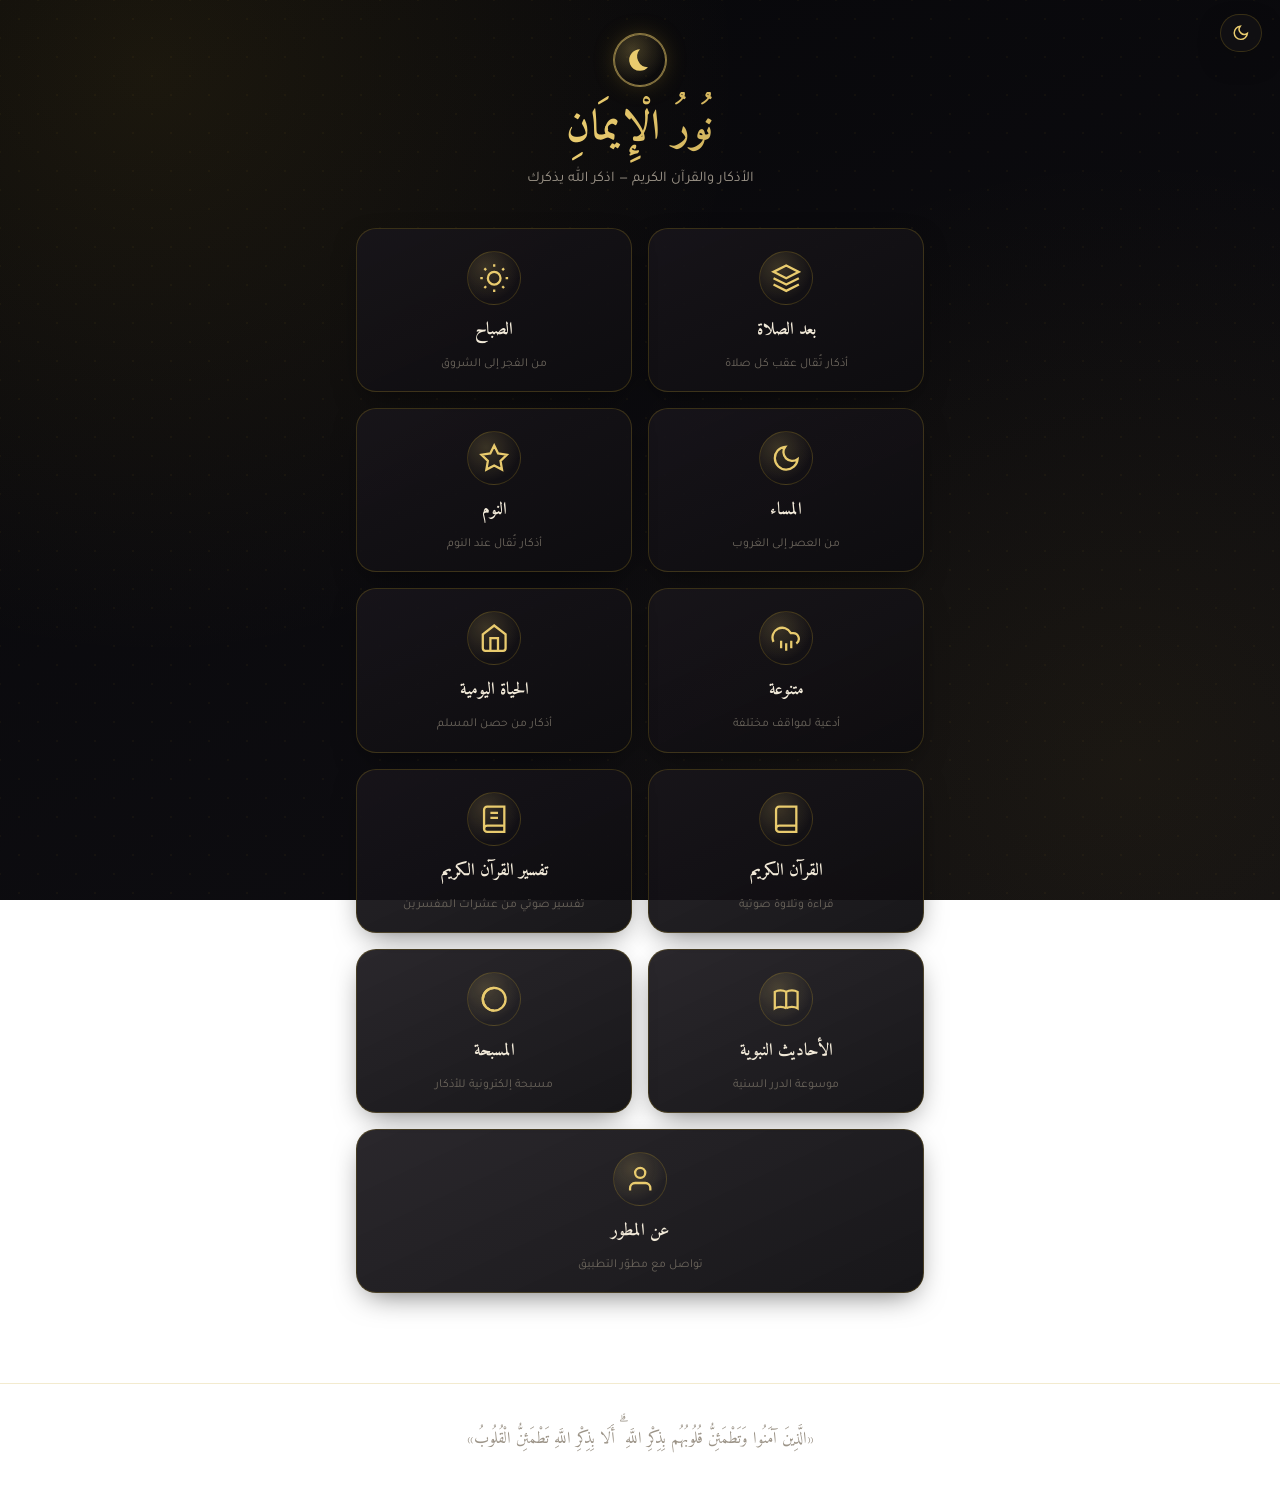
==== commit a0e40dbe: "Add files via upload" ====
--- a/index.html
+++ b/index.html
@@ -76,6 +76,18 @@
       <span class="home-card-desc">قراءة وتلاوة صوتية</span>
     </div>
 
+    <div class="home-card" data-href="tafsir.html">
+      <span class="home-card-icon"><svg class="icon-svg lg" viewBox="0 0 24 24" fill="none" stroke="currentColor" stroke-width="1.8"><path d="M4 19.5A2.5 2.5 0 0 1 6.5 17H20"></path><path d="M6.5 2H20v20H6.5A2.5 2.5 0 0 1 4 19.5v-15A2.5 2.5 0 0 1 6.5 2z"></path><line x1="9" y1="7" x2="15" y2="7"></line><line x1="9" y1="11" x2="15" y2="11"></line></svg></span>
+      <span class="home-card-title">تفسير القرآن الكريم</span>
+      <span class="home-card-desc">تفسير صوتي من عشرات المفسرين</span>
+    </div>
+
+    <div class="home-card" data-href="hadith.html">
+      <span class="home-card-icon"><svg class="icon-svg lg" viewBox="0 0 24 24" fill="none" stroke="currentColor" stroke-width="1.8"><path d="M12 6.253v13m0-13C10.832 5.477 9.246 5 7.5 5S4.168 5.477 3 6.253v13C4.168 18.477 5.754 18 7.5 18s3.332.477 4.5 1.253m0-13C13.168 5.477 14.754 5 16.5 5c1.747 0 3.332.477 4.5 1.253v13C19.832 18.477 18.247 18 16.5 18c-1.746 0-3.332.477-4.5 1.253"></path></svg></span>
+      <span class="home-card-title">الأحاديث النبوية</span>
+      <span class="home-card-desc">موسوعة الدرر السنية</span>
+    </div>
+
     <div class="home-card" data-href="tasbih.html">
       <span class="home-card-icon"><svg class="icon-svg lg" viewBox="0 0 24 24" fill="none" stroke="currentColor" stroke-width="1.8"><circle cx="12" cy="12" r="9"></circle><path d="M12 3a9 9 0 0 0 0 18"></path></svg></span>
       <span class="home-card-title">المسبحة</span>
@@ -110,22 +122,13 @@
     </blockquote>
     <div class="dev-social-links">
       <a href="https://wa.me/+201067668406/?text=السلام+عليكم" target="_blank" class="social-btn whatsapp">
-        <span class="btn-content">
-          <svg class="icon-svg" viewBox="0 0 24 24" fill="none" stroke="currentColor" stroke-width="2"><path d="M21 11.5a8.38 8.38 0 0 1-.9 3.8 8.5 8.5 0 0 1-7.6 4.7 8.38 8.38 0 0 1-3.8-.9L3 21l1.9-5.7a8.38 8.38 0 0 1-.9-3.8 8.5 8.5 0 0 1 4.7-7.6 8.38 8.38 0 0 1 3.8-.9h.5a8.48 8.48 0 0 1 8 8v.5z"></path></svg>
-          واتساب
-        </span>
+        <span class="btn-content">واتساب</span>
       </a>
       <a href="https://www.instagram.com/x9_sung_7x/profilecard/?igsh=MWcyazRpajhxZG02Zg==" target="_blank" class="social-btn instagram">
-        <span class="btn-content">
-          <svg class="icon-svg" viewBox="0 0 24 24" fill="none" stroke="currentColor" stroke-width="2"><rect x="2" y="2" width="20" height="20" rx="5" ry="5"></rect><path d="M16 11.37A4 4 0 1 1 12.63 8 4 4 0 0 1 16 11.37z"></path><line x1="17.5" y1="6.5" x2="17.51" y2="6.5"></line></svg>
-          إنستغرام
-        </span>
+        <span class="btn-content">إنستغرام</span>
       </a>
       <a href="https://github.com/Hema8756" target="_blank" class="social-btn github">
-        <span class="btn-content">
-          <svg class="icon-svg" viewBox="0 0 24 24" fill="none" stroke="currentColor" stroke-width="2"><path d="M9 19c-5 1.5-5-2.5-7-3m14 6v-3.87a3.37 3.37 0 0 0-.94-2.61c3.14-.35 6.44-1.54 6.44-7A5.44 5.44 0 0 0 20 4.77 5.07 5.07 0 0 0 19.91 1S18.73.65 16 2.48a13.38 13.38 0 0 0-7 0C6.27.65 5.09 1 5.09 1A5.07 5.07 0 0 0 5 4.77a5.44 5.44 0 0 0-1.5 3.78c0 5.42 3.3 6.61 6.44 7A3.37 3.37 0 0 0 9 18.13V22"></path></svg>
-          GitHub
-        </span>
+        <span class="btn-content">GitHub</span>
       </a>
     </div>
   </div>
